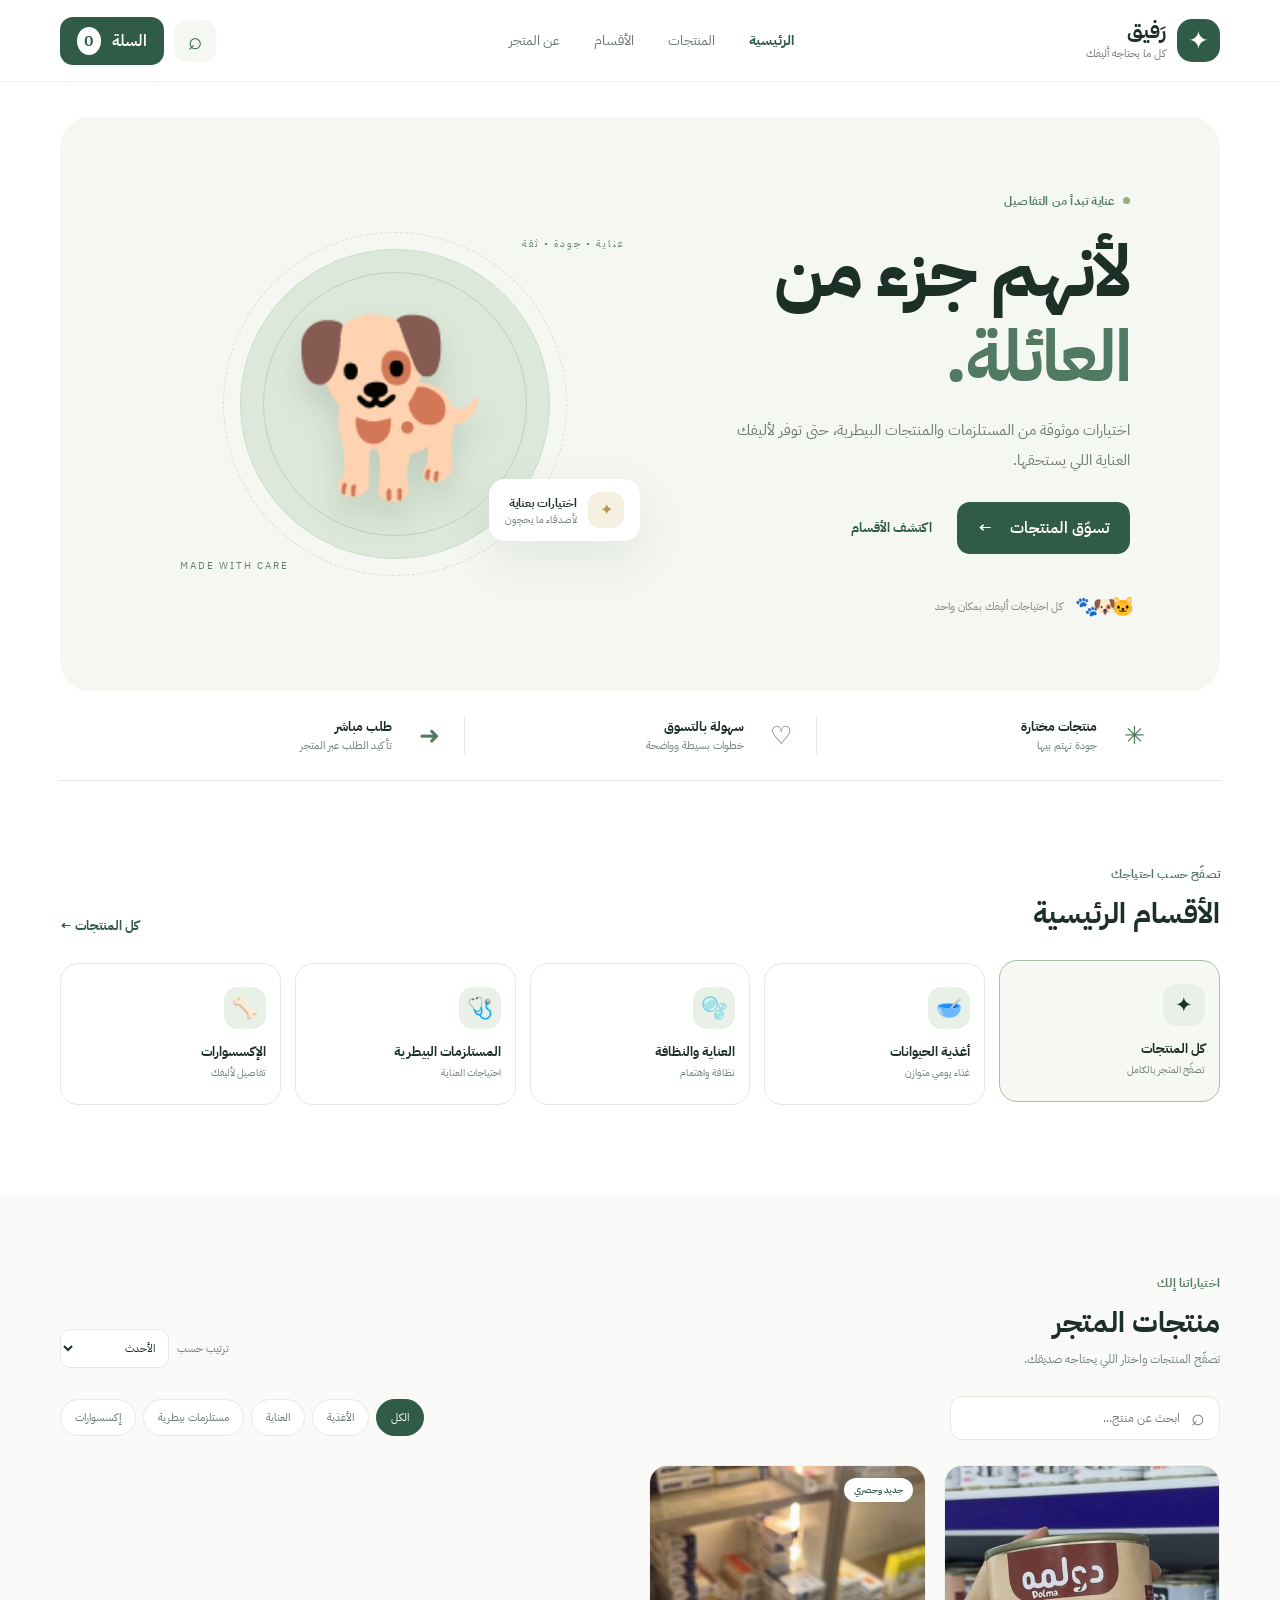
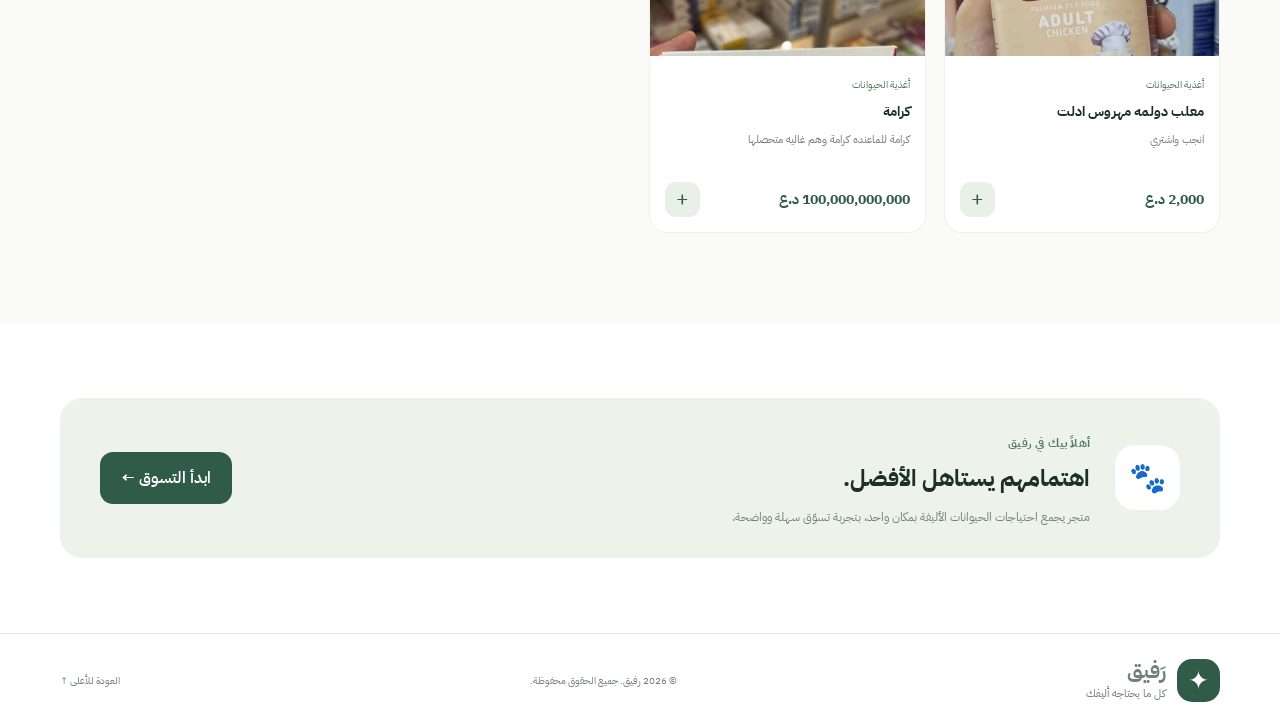
==== index.html @ 34d1a689 "Add files via upload" ====
<!doctype html>
<html lang="ar" dir="rtl">
<head>
  <meta charset="UTF-8"><meta name="viewport" content="width=device-width, initial-scale=1, viewport-fit=cover">
  <meta name="theme-color" content="#f5f7f2"><meta name="description" content="متجر المستلزمات والمنتجات البيطرية">
  <title>رفيق | متجر بيطري</title><link rel="stylesheet" href="styles.css">
  <link rel="preconnect" href="https://fonts.googleapis.com"><link rel="preconnect" href="https://fonts.gstatic.com" crossorigin>
  <link href="https://fonts.googleapis.com/css2?family=IBM+Plex+Sans+Arabic:wght@400;500;600;700&display=swap" rel="stylesheet">
</head>
<body>
<header class="topbar"><a class="brand" href="#home"><span class="brand-mark">✦</span><span><b>رَفيق</b><small>كل ما يحتاجه أليفك</small></span></a><nav class="desktop-nav"><a href="#home" class="active">الرئيسية</a><a href="#products">المنتجات</a><a href="#categories">الأقسام</a><a href="#about">عن المتجر</a></nav><div class="top-actions"><button class="icon-btn search-toggle" aria-label="بحث">⌕</button><button class="cart-btn" id="openCart">السلة <span id="cartCount">0</span></button><button class="menu-toggle" id="menuToggle" aria-label="القائمة">☰</button></div></header>
<main id="home">
<section class="hero wrap"><div class="hero-copy"><span class="eyebrow"><i></i> عناية تبدأ من التفاصيل</span><h1>لأنهم جزء من<br><em>العائلة.</em></h1><p>اختيارات موثوقة من المستلزمات والمنتجات البيطرية، حتى توفر لأليفك العناية اللي يستحقها.</p><div class="hero-actions"><a class="primary-btn" href="#products">تسوّق المنتجات <span>←</span></a><a class="text-link" href="#categories">اكتشف الأقسام</a></div><div class="hero-note"><span class="avatar-stack">🐾 🐶 🐱</span><span>كل احتياجات أليفك بمكان واحد</span></div></div><div class="hero-art"><div class="art-orbit"></div><div class="art-label label-top">عناية • جودة • ثقة</div><div class="pet-emoji">🐕</div><div class="floating-card"><span>✦</span><div><b>اختيارات بعناية</b><small>لأصدقاء ما يحچون</small></div></div><div class="art-label label-bottom">MADE WITH CARE</div></div></section>
<section class="trust-strip wrap"><div><span>✳</span><b>منتجات مختارة</b><small>جودة نهتم بيها</small></div><div><span>♡</span><b>سهولة بالتسوق</b><small>خطوات بسيطة وواضحة</small></div><div><span>➜</span><b>طلب مباشر</b><small>تأكيد الطلب عبر المتجر</small></div></section>
<section class="section wrap" id="categories"><div class="section-head"><div><span class="eyebrow">تصفّح حسب احتياجك</span><h2>الأقسام الرئيسية</h2></div><a href="#products" class="text-link">كل المنتجات ←</a></div><div class="category-grid" id="categoryGrid"><button class="category-card selected" data-category="الكل"><span class="category-icon">✦</span><b>كل المنتجات</b><small>تصفّح المتجر بالكامل</small></button><button class="category-card" data-category="أغذية الحيوانات"><span class="category-icon">🥣</span><b>أغذية الحيوانات</b><small>غذاء يومي متوازن</small></button><button class="category-card" data-category="العناية والنظافة"><span class="category-icon">🫧</span><b>العناية والنظافة</b><small>نظافة واهتمام</small></button><button class="category-card" data-category="المستلزمات البيطرية"><span class="category-icon">🩺</span><b>المستلزمات البيطرية</b><small>احتياجات العناية</small></button><button class="category-card" data-category="الإكسسوارات"><span class="category-icon">🦴</span><b>الإكسسوارات</b><small>تفاصيل لأليفك</small></button></div></section>
<section class="section products-section" id="products"><div class="wrap"><div class="section-head"><div><span class="eyebrow">اختياراتنا إلك</span><h2>منتجات المتجر</h2><p class="section-sub">تصفّح المنتجات واختار اللي يحتاجه صديقك.</p></div><label class="sort-wrap">ترتيب حسب <select id="sortSelect"><option value="default">الأحدث</option><option value="low">السعر: الأقل أولاً</option><option value="high">السعر: الأعلى أولاً</option></select></label></div><div class="toolbar"><label class="search-box"><span>⌕</span><input id="searchInput" placeholder="ابحث عن منتج..." type="search"></label><div class="filter-pills" id="filterPills"><button class="pill active" data-category="الكل">الكل</button><button class="pill" data-category="أغذية الحيوانات">الأغذية</button><button class="pill" data-category="العناية والنظافة">العناية</button><button class="pill" data-category="المستلزمات البيطرية">مستلزمات بيطرية</button><button class="pill" data-category="الإكسسوارات">إكسسوارات</button></div></div><div class="product-grid" id="productGrid"></div><div class="empty-state hidden" id="emptyState">ما لقينا منتجات تطابق بحثك حالياً.</div></div></section>
<section class="about-band wrap" id="about"><div class="about-icon">🐾</div><div><span class="eyebrow">أهلاً بيك في رفيق</span><h2>اهتمامهم يستاهل الأفضل.</h2><p>متجر يجمع احتياجات الحيوانات الأليفة بمكان واحد، بتجربة تسوّق سهلة وواضحة.</p></div><a class="primary-btn" href="#products">ابدأ التسوق ←</a></section>
</main>
<footer><div class="wrap footer-inner"><a class="brand" href="#home"><span class="brand-mark">✦</span><span><b>رَفيق</b><small>كل ما يحتاجه أليفك</small></span></a><span>© <span id="year"></span> رفيق. جميع الحقوق محفوظة.</span><a href="#home">العودة للأعلى ↑</a></div></footer>
<div class="overlay" id="overlay"></div><aside class="cart-drawer" id="cartDrawer" aria-label="سلة المشتريات"><div class="drawer-head"><div><span class="eyebrow">قائمة مشترياتك</span><h3>سلة التسوق</h3></div><button class="close-btn" id="closeCart" aria-label="إغلاق">×</button></div><div class="cart-items" id="cartItems"></div><div class="cart-bottom"><div class="total-line"><span>المجموع</span><b id="cartTotal">0 د.ع</b></div><button class="primary-btn checkout-btn" id="checkoutBtn">إكمال الطلب ←</button><small>سيتم تأكيد تفاصيل الطلب قبل الإرسال.</small></div></aside>
<div class="modal-backdrop hidden" id="checkoutModal"><form class="checkout-modal" id="checkoutForm"><button type="button" class="close-btn modal-close" id="closeCheckout">×</button><span class="eyebrow">خطوة أخيرة</span><h3>معلومات التوصيل</h3><p>اكتب معلوماتك حتى نكدر نتواصل وياك لتأكيد الطلب.</p><label>الاسم الكامل<input required name="name" placeholder="اسمك الكامل"></label><label>رقم الهاتف<input required name="phone" type="tel" placeholder="07xxxxxxxxx"></label><label>المحافظة / المنطقة<input required name="address" placeholder="المحافظة والمنطقة"></label><label>ملاحظات إضافية<textarea name="notes" rows="2" placeholder="تفاصيل إضافية (اختياري)"></textarea></label><button class="primary-btn" type="submit">إرسال الطلب عبر المتجر ←</button><small class="demo-note">للتجربة: يُرسل الطلب مباشرة إلى بوت التليگرام، ويتأكد صاحب المتجر من وصول الرسالة.</small></form></div>
<script src="telegram-config.js"></script>
  <script src="app.js"></script>
</body></html>
---- styles.css ----
:root{--green:#315b49;--green2:#527a63;--mint:#e9f0e8;--cream:#f5f7f2;--ink:#1d3028;--muted:#718078;--line:#e4eae3;--white:#fff;--gold:#d9b979;--shadow:0 18px 50px rgba(36,65,49,.09)}*{box-sizing:border-box}html{scroll-behavior:smooth}body{margin:0;background:#fff;color:var(--ink);font-family:'IBM Plex Sans Arabic',sans-serif}a{color:inherit;text-decoration:none}button,input,select,textarea{font:inherit}.wrap{width:min(1160px,calc(100% - 48px));margin-inline:auto}.topbar{height:82px;display:flex;align-items:center;justify-content:space-between;padding:0 max(24px,calc((100vw - 1160px)/2));background:rgba(255,255,255,.94);border-bottom:1px solid #eff2ed;position:sticky;top:0;z-index:20;backdrop-filter:blur(14px)}.brand{display:flex;align-items:center;gap:11px}.brand-mark{width:43px;height:43px;border-radius:15px;background:var(--green);color:#fff;display:grid;place-items:center;font-size:25px}.brand b{display:block;font-size:21px;line-height:1.2}.brand small{display:block;color:var(--muted);font-size:11px}.desktop-nav{display:flex;gap:34px;color:#68766d;font-size:14px}.desktop-nav a.active,.desktop-nav a:hover{color:var(--green);font-weight:700}.top-actions{display:flex;align-items:center;gap:10px}.icon-btn,.menu-toggle{border:0;background:var(--cream);width:42px;height:42px;border-radius:13px;font-size:24px;color:var(--green);cursor:pointer}.cart-btn{background:var(--green);color:white;border:0;border-radius:13px;padding:12px 17px;cursor:pointer;font-weight:600}.cart-btn span{background:#fff;color:var(--green);border-radius:50%;padding:2px 7px;margin-right:7px}.menu-toggle{display:none}.hero{min-height:510px;margin-top:35px;border-radius:30px;background:var(--cream);display:grid;grid-template-columns:1fr 1fr;overflow:hidden;padding:70px 7%;align-items:center}.hero-copy{max-width:490px}.eyebrow{color:var(--green2);font-size:12px;font-weight:700;letter-spacing:.2px;display:inline-flex;align-items:center;gap:8px}.eyebrow i{width:7px;height:7px;border-radius:50%;background:#91ae85}.hero h1{font-size:clamp(46px,6vw,72px);line-height:1.18;margin:19px 0 13px;letter-spacing:-2px}.hero h1 em{font-style:normal;color:var(--green2)}.hero-copy>p{color:#69776e;line-height:2;font-size:15px;max-width:430px}.hero-actions{display:flex;align-items:center;gap:25px;margin-top:27px}.primary-btn{border:0;background:var(--green);color:#fff;border-radius:13px;padding:14px 21px;display:inline-flex;align-items:center;justify-content:center;gap:18px;font-weight:600;cursor:pointer;transition:.2s}.primary-btn:hover{background:#244736;transform:translateY(-2px)}.text-link{font-size:13px;color:var(--green);font-weight:700}.hero-note{display:flex;align-items:center;gap:12px;color:#7b877f;font-size:11px;margin-top:38px}.avatar-stack{font-size:19px;letter-spacing:-5px;direction:ltr}.hero-art{height:365px;position:relative;display:grid;place-items:center}.art-orbit{width:310px;height:310px;border-radius:50%;background:#dce8d9;border:1px solid #cdddc9;position:absolute}.art-orbit:before,.art-orbit:after{content:'';position:absolute;border:1px solid rgba(49,91,73,.17);border-radius:50%;inset:22px}.art-orbit:after{inset:-18px;border-style:dashed}.pet-emoji{position:relative;font-size:170px;filter:drop-shadow(0 18px 15px rgba(48,74,52,.16));transform:translateY(5px)}.art-label{position:absolute;font-size:10px;letter-spacing:2px;color:#66806e}.label-top{top:15px;right:15px}.label-bottom{bottom:13px;left:30px}.floating-card{position:absolute;bottom:45px;right:0;background:white;box-shadow:var(--shadow);padding:13px 16px;border-radius:16px;display:flex;gap:11px;align-items:center}.floating-card>span{width:36px;height:36px;border-radius:12px;background:#f5f0df;color:#b49551;display:grid;place-items:center}.floating-card b,.floating-card small{display:block}.floating-card b{font-size:12px}.floating-card small{font-size:10px;color:var(--muted)}.trust-strip{display:grid;grid-template-columns:repeat(3,1fr);padding:26px 4%;border-bottom:1px solid var(--line)}.trust-strip>div{display:grid;grid-template-columns:38px 1fr;column-gap:10px;align-items:center;border-left:1px solid var(--line);padding-inline:24px}.trust-strip>div:last-child{border:0}.trust-strip span{grid-row:span 2;color:var(--green2);font-size:25px}.trust-strip b{font-size:13px}.trust-strip small{font-size:11px;color:var(--muted)}.section{padding-top:80px;padding-bottom:20px}.section-head{display:flex;align-items:end;justify-content:space-between;margin-bottom:28px}.section-head h2,.about-band h2{font-size:29px;margin:7px 0 0}.category-grid{display:grid;grid-template-columns:repeat(5,1fr);gap:14px}.category-card{border:1px solid var(--line);background:#fff;border-radius:18px;padding:20px 14px;text-align:right;cursor:pointer;transition:.2s;min-height:142px;color:var(--ink)}.category-card:hover,.category-card.selected{border-color:#a9c0a7;background:#f5f8f3;transform:translateY(-3px)}.category-icon{width:42px;height:42px;border-radius:14px;background:var(--mint);display:grid;place-items:center;font-size:21px;margin-bottom:13px}.category-card b,.category-card small{display:block}.category-card b{font-size:13px}.category-card small{font-size:10px;color:var(--muted);margin-top:4px}.products-section{background:#fafbf9;margin-top:70px;padding:75px 0 90px}.section-sub{font-size:12px;color:var(--muted);margin:6px 0 0}.sort-wrap{font-size:11px;color:var(--muted);display:flex;align-items:center;gap:8px}.sort-wrap select{border:1px solid var(--line);background:white;border-radius:10px;padding:9px;color:var(--ink);font-size:11px}.toolbar{display:flex;justify-content:space-between;gap:20px;align-items:center;margin-bottom:25px}.search-box{background:white;border:1px solid var(--line);border-radius:12px;padding:0 14px;display:flex;align-items:center;gap:9px;width:270px;height:44px;color:var(--muted)}.search-box span{font-size:23px}.search-box input{border:0;outline:0;width:100%;font-size:12px}.filter-pills{display:flex;gap:7px;flex-wrap:wrap}.pill{border:1px solid var(--line);background:white;color:#68766d;padding:9px 14px;border-radius:30px;font-size:11px;cursor:pointer}.pill.active,.pill:hover{background:var(--green);border-color:var(--green);color:white}.product-grid{display:grid;grid-template-columns:repeat(4,1fr);gap:18px}.product-card{background:white;border:1px solid #edf0eb;border-radius:18px;overflow:hidden;transition:.2s}.product-card:hover{transform:translateY(-4px);box-shadow:var(--shadow)}.product-image{height:190px;background:#f0f4ee;display:grid;place-items:center;position:relative;overflow:hidden}.product-image img{width:100%;height:100%;object-fit:cover}.product-placeholder{font-size:66px;opacity:.85}.product-tag{position:absolute;top:12px;right:12px;background:#fff;border-radius:20px;padding:5px 10px;font-size:9px;color:var(--green);font-weight:700}.product-info{padding:15px}.product-category{font-size:10px;color:var(--green2)}.product-info h3{font-size:14px;margin:6px 0;min-height:24px}.product-info p{font-size:11px;color:var(--muted);line-height:1.7;margin:0;min-height:37px}.product-bottom{display:flex;align-items:center;justify-content:space-between;margin-top:14px}.price{font-weight:700;font-size:14px;color:var(--green)}.price small{font-size:9px;font-weight:400;color:var(--muted)}.add-btn{border:0;background:var(--mint);color:var(--green);width:35px;height:35px;border-radius:11px;font-size:21px;cursor:pointer}.add-btn:hover{background:var(--green);color:white}.empty-state{text-align:center;padding:50px;color:var(--muted)}.hidden{display:none!important}.about-band{margin-top:75px;margin-bottom:75px;padding:32px 40px;background:#edf3eb;border-radius:22px;display:flex;align-items:center;gap:25px}.about-icon{width:65px;height:65px;background:white;border-radius:20px;display:grid;place-items:center;font-size:30px;flex:none}.about-band h2{font-size:23px}.about-band p{font-size:12px;color:var(--muted);margin-bottom:0}.about-band .primary-btn{margin-right:auto;white-space:nowrap}footer{border-top:1px solid var(--line);padding:25px 0}.footer-inner{display:flex;justify-content:space-between;align-items:center;color:var(--muted);font-size:10px}.overlay{position:fixed;inset:0;background:rgba(20,34,27,.38);z-index:29;opacity:0;visibility:hidden;transition:.25s}.overlay.show{opacity:1;visibility:visible}.cart-drawer{position:fixed;z-index:30;top:0;bottom:0;left:0;width:min(420px,100%);background:white;transform:translateX(-105%);transition:.3s;display:flex;flex-direction:column;padding:25px}.cart-drawer.open{transform:translateX(0)}.drawer-head{display:flex;justify-content:space-between;align-items:center;border-bottom:1px solid var(--line);padding-bottom:20px}.drawer-head h3,.checkout-modal h3{margin:5px 0;font-size:23px}.close-btn{border:0;background:var(--cream);width:37px;height:37px;border-radius:11px;font-size:24px;cursor:pointer;color:var(--green)}.cart-items{overflow:auto;flex:1;padding:15px 0}.cart-row{display:flex;align-items:center;gap:12px;padding:12px 0;border-bottom:1px solid var(--line)}.cart-thumb{width:55px;height:55px;background:var(--mint);border-radius:13px;display:grid;place-items:center;font-size:27px}.cart-row-info{flex:1}.cart-row-info b{font-size:12px;display:block}.cart-row-info small{color:var(--muted);font-size:10px}.qty-controls{display:flex;align-items:center;gap:8px}.qty-controls button{border:0;background:var(--cream);width:25px;height:25px;border-radius:7px;cursor:pointer}.cart-bottom{border-top:1px solid var(--line);padding-top:18px}.total-line{display:flex;justify-content:space-between;margin-bottom:17px;font-size:13px}.total-line b{color:var(--green)}.checkout-btn{width:100%}.cart-bottom>small{display:block;text-align:center;color:var(--muted);font-size:10px;margin-top:10px}.modal-backdrop{position:fixed;inset:0;background:rgba(20,34,27,.48);z-index:40;display:grid;place-items:center;padding:20px}.checkout-modal{background:white;border-radius:22px;padding:30px;width:min(470px,100%);position:relative;max-height:92vh;overflow:auto}.modal-close{position:absolute;left:20px;top:20px}.checkout-modal>p{font-size:12px;color:var(--muted);margin-bottom:20px}.checkout-modal label{display:block;font-size:11px;font-weight:600;margin:12px 0}.checkout-modal input,.checkout-modal textarea{display:block;width:100%;border:1px solid var(--line);border-radius:10px;padding:12px;margin-top:6px;outline-color:#9db89e;font-size:12px;resize:vertical}.checkout-modal .primary-btn{width:100%;margin-top:12px}.demo-note{display:block;color:#9a7d42;text-align:center;font-size:10px;margin-top:12px}
@media(min-width:1500px){.wrap{width:min(1280px,calc(100% - 80px))}.hero{min-height:570px}.product-image{height:220px}}
@media(max-width:1024px){.wrap{width:calc(100% - 40px)}.hero{padding:55px 5%;min-height:450px}.hero-art{transform:scale(.88)}.category-grid{grid-template-columns:repeat(3,1fr)}.product-grid{grid-template-columns:repeat(3,1fr)}.desktop-nav{gap:20px}.trust-strip>div{padding-inline:14px}}
@media(max-width:700px){.topbar{height:70px;padding:0 18px}.desktop-nav{display:none;position:absolute;top:70px;right:0;left:0;background:white;padding:18px 22px;border-bottom:1px solid var(--line);flex-direction:column;gap:17px}.desktop-nav.show{display:flex}.menu-toggle{display:block}.icon-btn{display:none}.cart-btn{padding:10px 12px;font-size:12px}.brand-mark{width:38px;height:38px}.brand b{font-size:18px}.wrap{width:calc(100% - 32px)}.hero{margin-top:16px;min-height:auto;grid-template-columns:1fr;padding:39px 25px 12px;border-radius:22px}.hero h1{font-size:49px;margin-top:14px}.hero-copy>p{font-size:13px}.hero-actions{gap:17px}.hero-art{height:270px;transform:none;margin-top:5px}.art-orbit{width:220px;height:220px}.pet-emoji{font-size:125px}.floating-card{bottom:24px;right:0;padding:9px 12px}.label-top{top:5px}.label-bottom{bottom:4px}.trust-strip{padding:20px 0;gap:4px}.trust-strip>div{padding-inline:7px;grid-template-columns:25px 1fr;column-gap:5px}.trust-strip span{font-size:18px}.trust-strip b{font-size:10px}.trust-strip small{font-size:9px}.section{padding-top:58px}.section-head h2{font-size:23px}.category-grid{grid-template-columns:repeat(2,1fr);gap:9px}.category-card{padding:14px;min-height:125px}.category-card:last-child{grid-column:span 2}.products-section{margin-top:50px;padding:55px 0 65px}.section-head{align-items:flex-start;gap:12px}.sort-wrap{font-size:0;display:block}.sort-wrap select{font-size:10px;max-width:115px}.toolbar{display:block}.search-box{width:100%;margin-bottom:12px}.filter-pills{flex-wrap:nowrap;overflow:auto;padding-bottom:5px}.filter-pills::-webkit-scrollbar{display:none}.pill{white-space:nowrap}.product-grid{grid-template-columns:repeat(2,minmax(0,1fr));gap:10px}.product-image{height:145px}.product-placeholder{font-size:53px}.product-info{padding:11px}.product-info h3{font-size:12px}.product-info p{font-size:10px}.price{font-size:12px}.about-band{margin-top:50px;margin-bottom:50px;padding:23px 18px;gap:13px;flex-wrap:wrap}.about-icon{width:48px;height:48px;font-size:23px}.about-band>div:nth-child(2){flex:1}.about-band h2{font-size:18px}.about-band p{font-size:10px}.about-band .primary-btn{width:100%;margin:8px 0 0}.footer-inner{flex-wrap:wrap;gap:15px}.footer-inner>span{order:3;width:100%}}
@media(min-width:701px) and (max-width:1100px){.product-grid{grid-template-columns:repeat(3,1fr)}.hero{grid-template-columns:1.1fr .9fr}.hero h1{font-size:58px}}
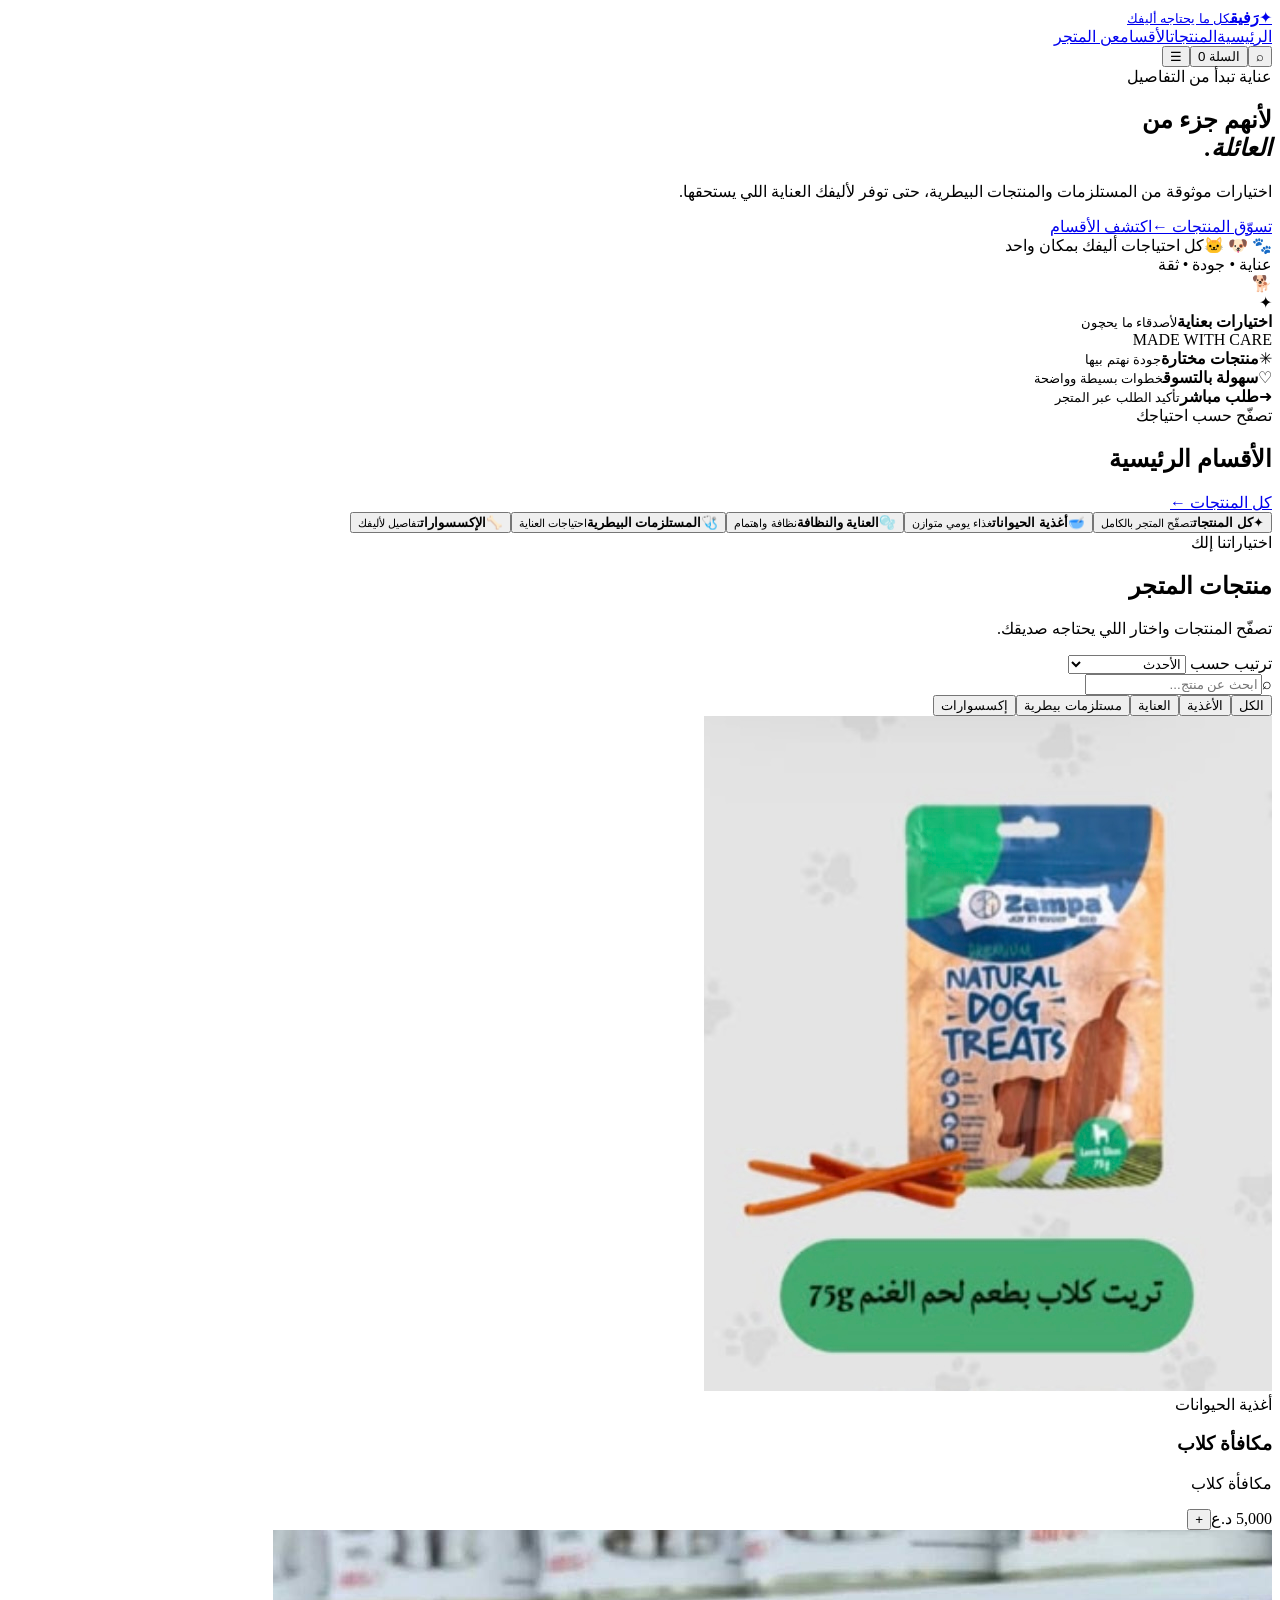
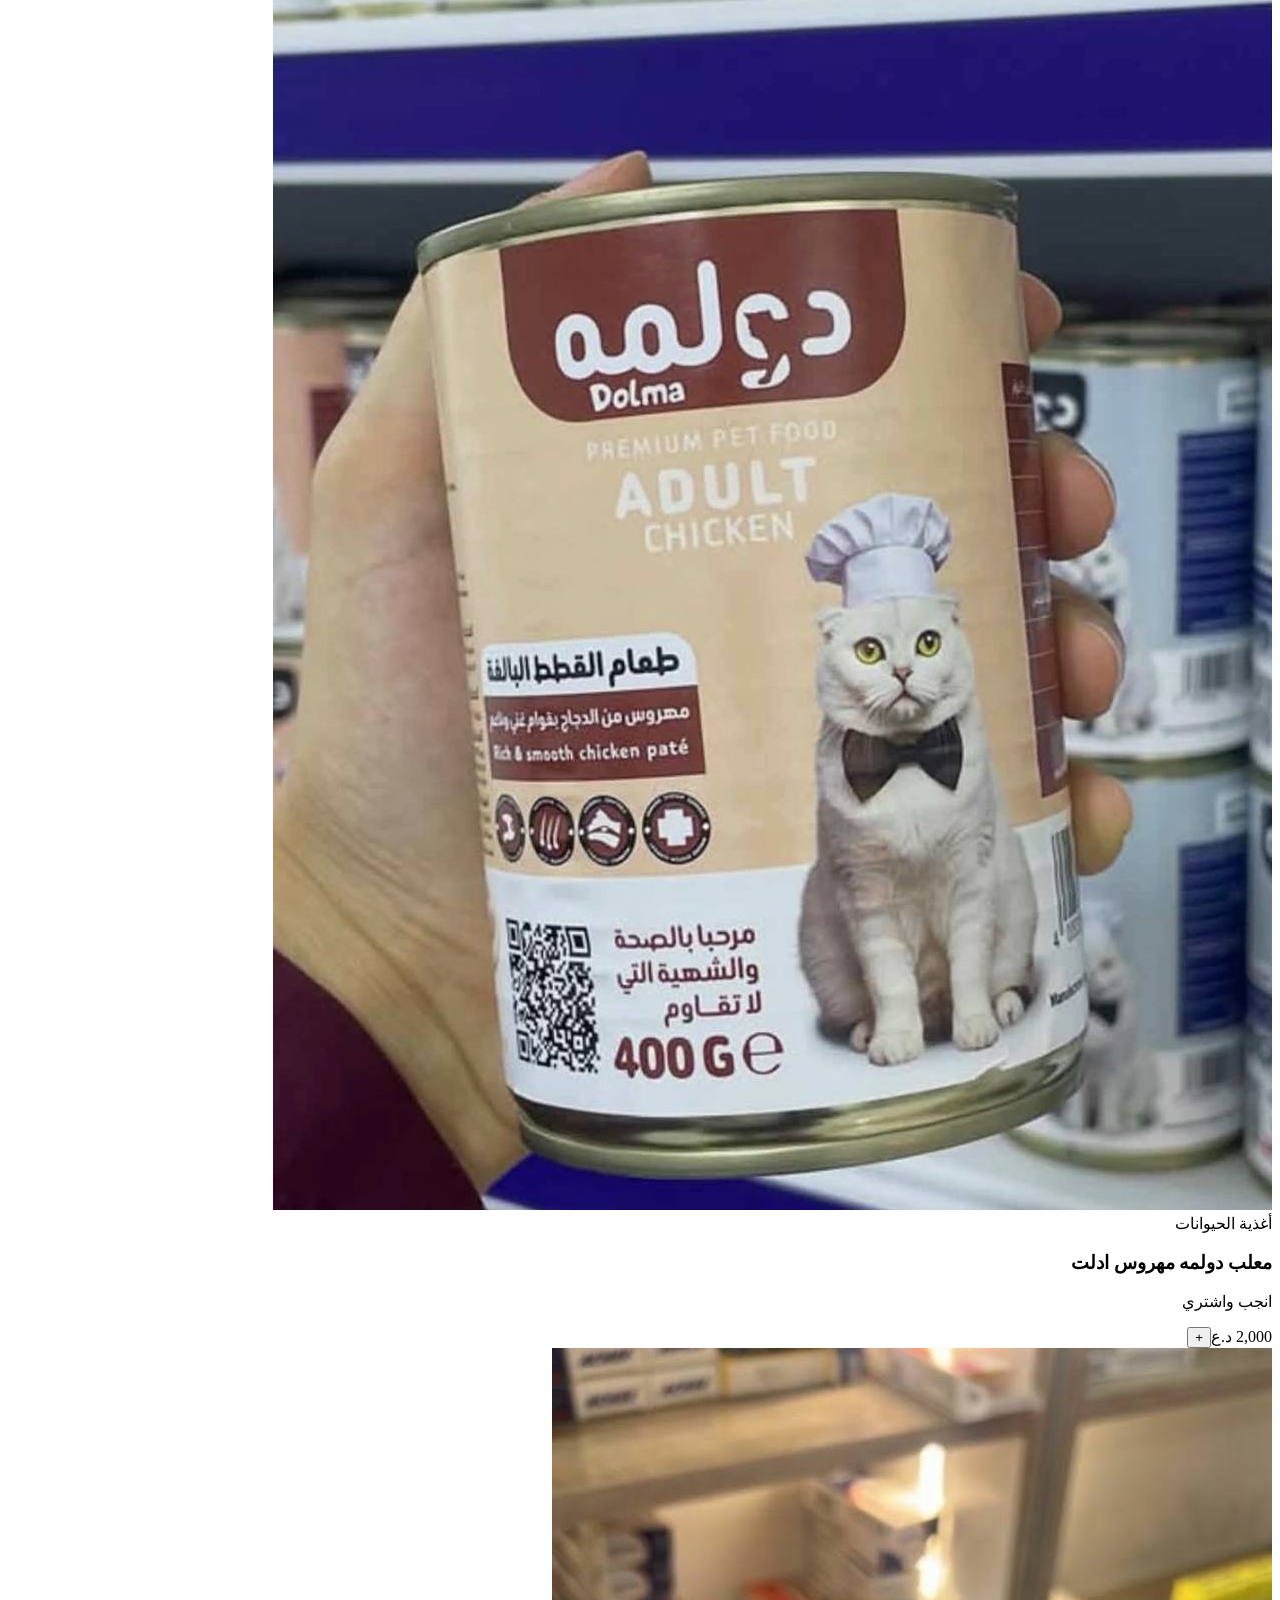
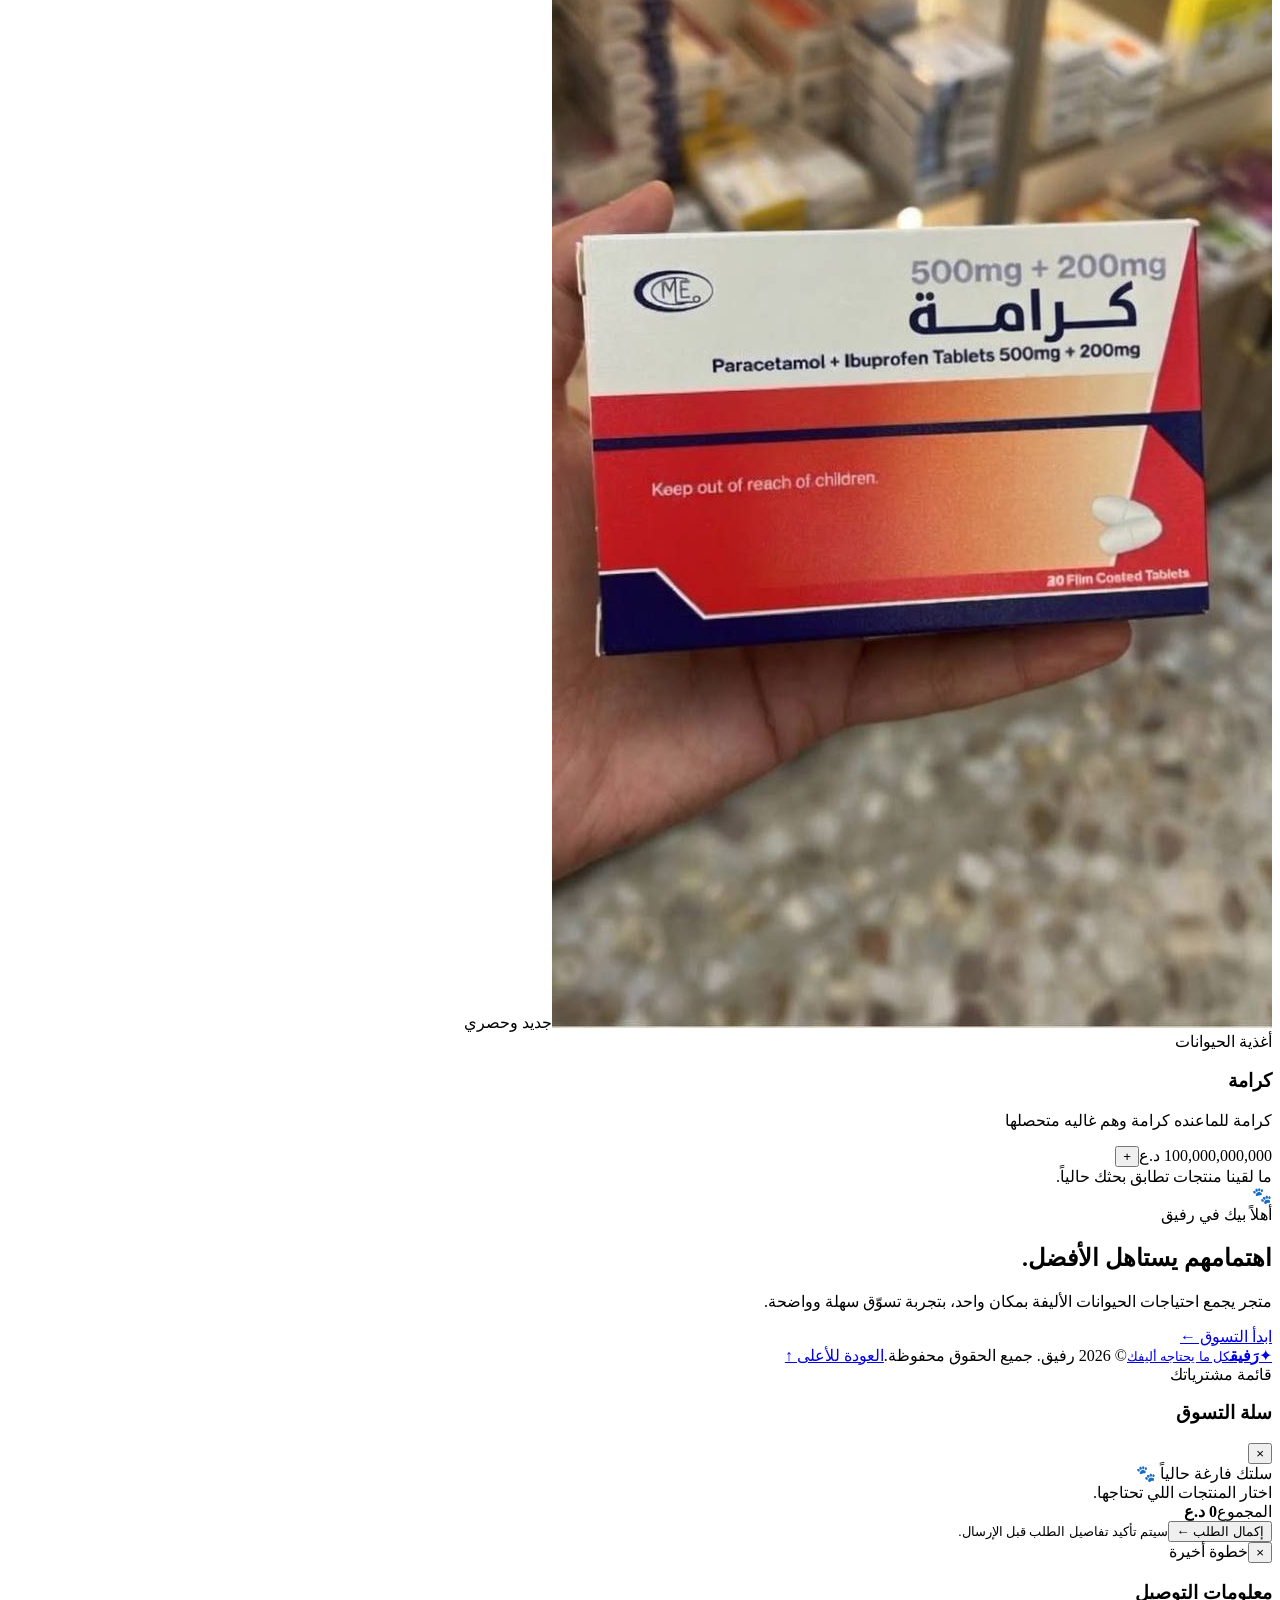
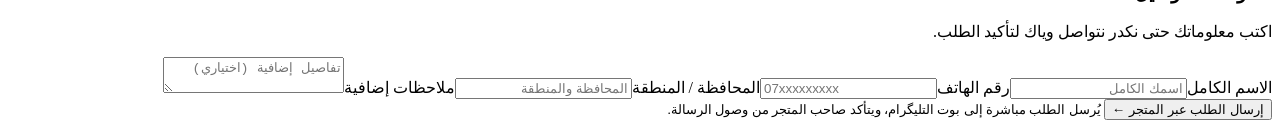
==== commit ec762bf6: "Change theme color to #2196D2 Updated theme color in the meta tag." ====
--- a/index.html
+++ b/index.html
@@ -3,7 +3,7 @@
 <head>
   <meta charset="UTF-8"><meta name="viewport" content="width=device-width, initial-scale=1, viewport-fit=cover">
   <meta name="theme-color" content="#f5f7f2"><meta name="description" content="متجر المستلزمات والمنتجات البيطرية">
-  <title>رفيق | متجر بيطري</title><link rel="stylesheet" href="styles.css">
+  <meta name="theme-color" content="#2196D2">
   <link rel="preconnect" href="https://fonts.googleapis.com"><link rel="preconnect" href="https://fonts.gstatic.com" crossorigin>
   <link href="https://fonts.googleapis.com/css2?family=IBM+Plex+Sans+Arabic:wght@400;500;600;700&display=swap" rel="stylesheet">
 </head>
@@ -18,7 +18,7 @@
 </main>
 <footer><div class="wrap footer-inner"><a class="brand" href="#home"><span class="brand-mark">✦</span><span><b>رَفيق</b><small>كل ما يحتاجه أليفك</small></span></a><span>© <span id="year"></span> رفيق. جميع الحقوق محفوظة.</span><a href="#home">العودة للأعلى ↑</a></div></footer>
 <div class="overlay" id="overlay"></div><aside class="cart-drawer" id="cartDrawer" aria-label="سلة المشتريات"><div class="drawer-head"><div><span class="eyebrow">قائمة مشترياتك</span><h3>سلة التسوق</h3></div><button class="close-btn" id="closeCart" aria-label="إغلاق">×</button></div><div class="cart-items" id="cartItems"></div><div class="cart-bottom"><div class="total-line"><span>المجموع</span><b id="cartTotal">0 د.ع</b></div><button class="primary-btn checkout-btn" id="checkoutBtn">إكمال الطلب ←</button><small>سيتم تأكيد تفاصيل الطلب قبل الإرسال.</small></div></aside>
-<div class="modal-backdrop hidden" id="checkoutModal"><form class="checkout-modal" id="checkoutForm"><button type="button" class="close-btn modal-close" id="closeCheckout">×</button><span class="eyebrow">خطوة أخيرة</span><h3>معلومات التوصيل</h3><p>اكتب معلوماتك حتى نكدر نتواصل وياك لتأكيد الطلب.</p><label>الاسم الكامل<input required name="name" placeholder="اسمك الكامل"></label><label>رقم الهاتف<input required name="phone" type="tel" placeholder="07xxxxxxxxx"></label><label>المحافظة / المنطقة<input required name="address" placeholder="المحافظة والمنطقة"></label><label>ملاحظات إضافية<textarea name="notes" rows="2" placeholder="تفاصيل إضافية (اختياري)"></textarea></label><button class="primary-btn" type="submit">إرسال الطلب عبر المتجر ←</button><small class="demo-note">للتجربة: يُرسل الطلب مباشرة إلى بوت التليگرام، ويتأكد صاحب المتجر من وصول الرسالة.</small></form></div>
+<div class="modal-backdrop hidden" id="checkoutModal"><form class="checkout-modal" id="checkoutForm"><button type="button" class="close-btn modal-close" id="closeCheckout">×</button><span class="eyebrow">خطوة أخيرة</span><h3>معلومات التوصيل</h3><p>اكتب معلوماتك حتى نكدر نتواصل وياك لتأكيد الطلب.</p><label>الاسم الكامل<input required name="name" placeholder="اسمك الكامل"></label><label>رقم الهاتف<input required name="phone" type="tel" placeholder="07xxxxxxxxx"></label><label>المحافظة / المنطقة<input required name="address" placeholder="المحافظة والمنطقة"></label><label>ملاحظات إضافية<textarea name="notes" rows="2" placeholder="تفاصيل إضافية (اختياري)"></textarea></label><button class="primary-btn" type="submit">إرسال الطلب عبر المتجر ←</button><small class="demo-note"> يُرسل الطلب مباشرة إلى بوت التليگرام، ويتأكد صاحب المتجر من وصول الرسالة.</small></form></div>
 <script src="telegram-config.js"></script>
   <script src="app.js"></script>
 </body></html>
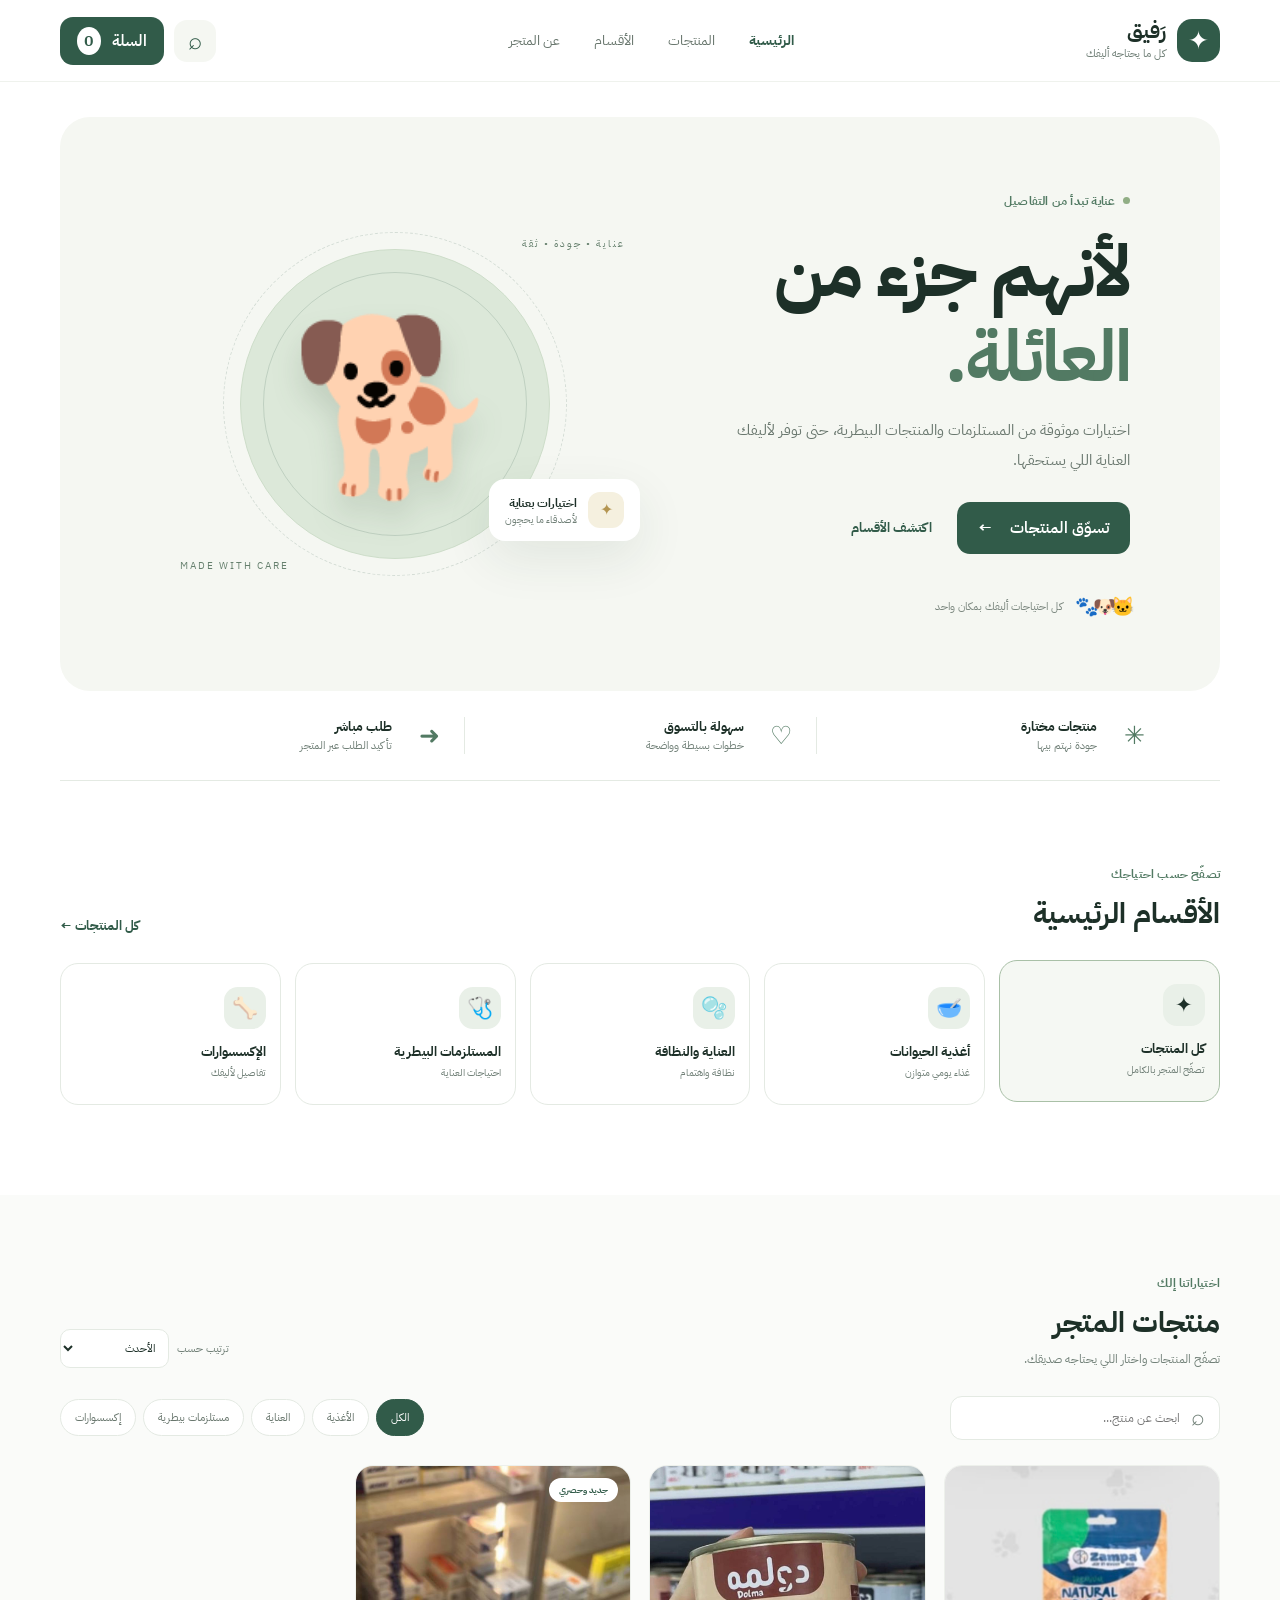
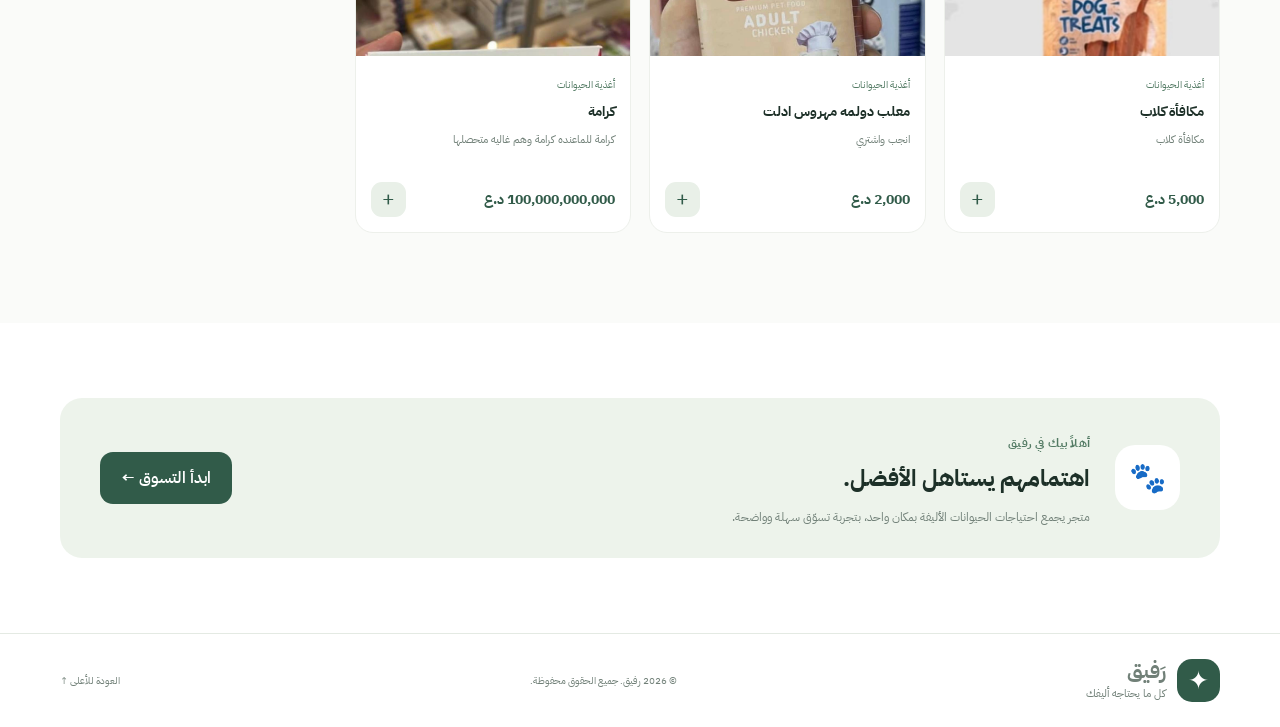
==== commit 1d6cce6b: "Update theme color and add title to HTML" ====
--- a/index.html
+++ b/index.html
@@ -3,7 +3,7 @@
 <head>
   <meta charset="UTF-8"><meta name="viewport" content="width=device-width, initial-scale=1, viewport-fit=cover">
   <meta name="theme-color" content="#f5f7f2"><meta name="description" content="متجر المستلزمات والمنتجات البيطرية">
-  <meta name="theme-color" content="#2196D2">
+  <title>رفيق | متجر بيطري</title><link rel="stylesheet" href="styles.css">
   <link rel="preconnect" href="https://fonts.googleapis.com"><link rel="preconnect" href="https://fonts.gstatic.com" crossorigin>
   <link href="https://fonts.googleapis.com/css2?family=IBM+Plex+Sans+Arabic:wght@400;500;600;700&display=swap" rel="stylesheet">
 </head>
--- a/styles.css
+++ b/styles.css
@@ -0,0 +1,5 @@
+:root{--green:#315b49;--green2:#527a63;--mint:#e9f0e8;--cream:#f5f7f2;--ink:#1d3028;--muted:#718078;--line:#e4eae3;--white:#fff;--gold:#d9b979;--shadow:0 18px 50px rgba(36,65,49,.09)}*{box-sizing:border-box}html{scroll-behavior:smooth}body{margin:0;background:#fff;color:var(--ink);font-family:'IBM Plex Sans Arabic',sans-serif}a{color:inherit;text-decoration:none}button,input,select,textarea{font:inherit}.wrap{width:min(1160px,calc(100% - 48px));margin-inline:auto}.topbar{height:82px;display:flex;align-items:center;justify-content:space-between;padding:0 max(24px,calc((100vw - 1160px)/2));background:rgba(255,255,255,.94);border-bottom:1px solid #eff2ed;position:sticky;top:0;z-index:20;backdrop-filter:blur(14px)}.brand{display:flex;align-items:center;gap:11px}.brand-mark{width:43px;height:43px;border-radius:15px;background:var(--green);color:#fff;display:grid;place-items:center;font-size:25px}.brand b{display:block;font-size:21px;line-height:1.2}.brand small{display:block;color:var(--muted);font-size:11px}.desktop-nav{display:flex;gap:34px;color:#68766d;font-size:14px}.desktop-nav a.active,.desktop-nav a:hover{color:var(--green);font-weight:700}.top-actions{display:flex;align-items:center;gap:10px}.icon-btn,.menu-toggle{border:0;background:var(--cream);width:42px;height:42px;border-radius:13px;font-size:24px;color:var(--green);cursor:pointer}.cart-btn{background:var(--green);color:white;border:0;border-radius:13px;padding:12px 17px;cursor:pointer;font-weight:600}.cart-btn span{background:#fff;color:var(--green);border-radius:50%;padding:2px 7px;margin-right:7px}.menu-toggle{display:none}.hero{min-height:510px;margin-top:35px;border-radius:30px;background:var(--cream);display:grid;grid-template-columns:1fr 1fr;overflow:hidden;padding:70px 7%;align-items:center}.hero-copy{max-width:490px}.eyebrow{color:var(--green2);font-size:12px;font-weight:700;letter-spacing:.2px;display:inline-flex;align-items:center;gap:8px}.eyebrow i{width:7px;height:7px;border-radius:50%;background:#91ae85}.hero h1{font-size:clamp(46px,6vw,72px);line-height:1.18;margin:19px 0 13px;letter-spacing:-2px}.hero h1 em{font-style:normal;color:var(--green2)}.hero-copy>p{color:#69776e;line-height:2;font-size:15px;max-width:430px}.hero-actions{display:flex;align-items:center;gap:25px;margin-top:27px}.primary-btn{border:0;background:var(--green);color:#fff;border-radius:13px;padding:14px 21px;display:inline-flex;align-items:center;justify-content:center;gap:18px;font-weight:600;cursor:pointer;transition:.2s}.primary-btn:hover{background:#244736;transform:translateY(-2px)}.text-link{font-size:13px;color:var(--green);font-weight:700}.hero-note{display:flex;align-items:center;gap:12px;color:#7b877f;font-size:11px;margin-top:38px}.avatar-stack{font-size:19px;letter-spacing:-5px;direction:ltr}.hero-art{height:365px;position:relative;display:grid;place-items:center}.art-orbit{width:310px;height:310px;border-radius:50%;background:#dce8d9;border:1px solid #cdddc9;position:absolute}.art-orbit:before,.art-orbit:after{content:'';position:absolute;border:1px solid rgba(49,91,73,.17);border-radius:50%;inset:22px}.art-orbit:after{inset:-18px;border-style:dashed}.pet-emoji{position:relative;font-size:170px;filter:drop-shadow(0 18px 15px rgba(48,74,52,.16));transform:translateY(5px)}.art-label{position:absolute;font-size:10px;letter-spacing:2px;color:#66806e}.label-top{top:15px;right:15px}.label-bottom{bottom:13px;left:30px}.floating-card{position:absolute;bottom:45px;right:0;background:white;box-shadow:var(--shadow);padding:13px 16px;border-radius:16px;display:flex;gap:11px;align-items:center}.floating-card>span{width:36px;height:36px;border-radius:12px;background:#f5f0df;color:#b49551;display:grid;place-items:center}.floating-card b,.floating-card small{display:block}.floating-card b{font-size:12px}.floating-card small{font-size:10px;color:var(--muted)}.trust-strip{display:grid;grid-template-columns:repeat(3,1fr);padding:26px 4%;border-bottom:1px solid var(--line)}.trust-strip>div{display:grid;grid-template-columns:38px 1fr;column-gap:10px;align-items:center;border-left:1px solid var(--line);padding-inline:24px}.trust-strip>div:last-child{border:0}.trust-strip span{grid-row:span 2;color:var(--green2);font-size:25px}.trust-strip b{font-size:13px}.trust-strip small{font-size:11px;color:var(--muted)}.section{padding-top:80px;padding-bottom:20px}.section-head{display:flex;align-items:end;justify-content:space-between;margin-bottom:28px}.section-head h2,.about-band h2{font-size:29px;margin:7px 0 0}.category-grid{display:grid;grid-template-columns:repeat(5,1fr);gap:14px}.category-card{border:1px solid var(--line);background:#fff;border-radius:18px;padding:20px 14px;text-align:right;cursor:pointer;transition:.2s;min-height:142px;color:var(--ink)}.category-card:hover,.category-card.selected{border-color:#a9c0a7;background:#f5f8f3;transform:translateY(-3px)}.category-icon{width:42px;height:42px;border-radius:14px;background:var(--mint);display:grid;place-items:center;font-size:21px;margin-bottom:13px}.category-card b,.category-card small{display:block}.category-card b{font-size:13px}.category-card small{font-size:10px;color:var(--muted);margin-top:4px}.products-section{background:#fafbf9;margin-top:70px;padding:75px 0 90px}.section-sub{font-size:12px;color:var(--muted);margin:6px 0 0}.sort-wrap{font-size:11px;color:var(--muted);display:flex;align-items:center;gap:8px}.sort-wrap select{border:1px solid var(--line);background:white;border-radius:10px;padding:9px;color:var(--ink);font-size:11px}.toolbar{display:flex;justify-content:space-between;gap:20px;align-items:center;margin-bottom:25px}.search-box{background:white;border:1px solid var(--line);border-radius:12px;padding:0 14px;display:flex;align-items:center;gap:9px;width:270px;height:44px;color:var(--muted)}.search-box span{font-size:23px}.search-box input{border:0;outline:0;width:100%;font-size:12px}.filter-pills{display:flex;gap:7px;flex-wrap:wrap}.pill{border:1px solid var(--line);background:white;color:#68766d;padding:9px 14px;border-radius:30px;font-size:11px;cursor:pointer}.pill.active,.pill:hover{background:var(--green);border-color:var(--green);color:white}.product-grid{display:grid;grid-template-columns:repeat(4,1fr);gap:18px}.product-card{background:white;border:1px solid #edf0eb;border-radius:18px;overflow:hidden;transition:.2s}.product-card:hover{transform:translateY(-4px);box-shadow:var(--shadow)}.product-image{height:190px;background:#f0f4ee;display:grid;place-items:center;position:relative;overflow:hidden}.product-image img{width:100%;height:100%;object-fit:cover}.product-placeholder{font-size:66px;opacity:.85}.product-tag{position:absolute;top:12px;right:12px;background:#fff;border-radius:20px;padding:5px 10px;font-size:9px;color:var(--green);font-weight:700}.product-info{padding:15px}.product-category{font-size:10px;color:var(--green2)}.product-info h3{font-size:14px;margin:6px 0;min-height:24px}.product-info p{font-size:11px;color:var(--muted);line-height:1.7;margin:0;min-height:37px}.product-bottom{display:flex;align-items:center;justify-content:space-between;margin-top:14px}.price{font-weight:700;font-size:14px;color:var(--green)}.price small{font-size:9px;font-weight:400;color:var(--muted)}.add-btn{border:0;background:var(--mint);color:var(--green);width:35px;height:35px;border-radius:11px;font-size:21px;cursor:pointer}.add-btn:hover{background:var(--green);color:white}.empty-state{text-align:center;padding:50px;color:var(--muted)}.hidden{display:none!important}.about-band{margin-top:75px;margin-bottom:75px;padding:32px 40px;background:#edf3eb;border-radius:22px;display:flex;align-items:center;gap:25px}.about-icon{width:65px;height:65px;background:white;border-radius:20px;display:grid;place-items:center;font-size:30px;flex:none}.about-band h2{font-size:23px}.about-band p{font-size:12px;color:var(--muted);margin-bottom:0}.about-band .primary-btn{margin-right:auto;white-space:nowrap}footer{border-top:1px solid var(--line);padding:25px 0}.footer-inner{display:flex;justify-content:space-between;align-items:center;color:var(--muted);font-size:10px}.overlay{position:fixed;inset:0;background:rgba(20,34,27,.38);z-index:29;opacity:0;visibility:hidden;transition:.25s}.overlay.show{opacity:1;visibility:visible}.cart-drawer{position:fixed;z-index:30;top:0;bottom:0;left:0;width:min(420px,100%);background:white;transform:translateX(-105%);transition:.3s;display:flex;flex-direction:column;padding:25px}.cart-drawer.open{transform:translateX(0)}.drawer-head{display:flex;justify-content:space-between;align-items:center;border-bottom:1px solid var(--line);padding-bottom:20px}.drawer-head h3,.checkout-modal h3{margin:5px 0;font-size:23px}.close-btn{border:0;background:var(--cream);width:37px;height:37px;border-radius:11px;font-size:24px;cursor:pointer;color:var(--green)}.cart-items{overflow:auto;flex:1;padding:15px 0}.cart-row{display:flex;align-items:center;gap:12px;padding:12px 0;border-bottom:1px solid var(--line)}.cart-thumb{width:55px;height:55px;background:var(--mint);border-radius:13px;display:grid;place-items:center;font-size:27px}.cart-row-info{flex:1}.cart-row-info b{font-size:12px;display:block}.cart-row-info small{color:var(--muted);font-size:10px}.qty-controls{display:flex;align-items:center;gap:8px}.qty-controls button{border:0;background:var(--cream);width:25px;height:25px;border-radius:7px;cursor:pointer}.cart-bottom{border-top:1px solid var(--line);padding-top:18px}.total-line{display:flex;justify-content:space-between;margin-bottom:17px;font-size:13px}.total-line b{color:var(--green)}.checkout-btn{width:100%}.cart-bottom>small{display:block;text-align:center;color:var(--muted);font-size:10px;margin-top:10px}.modal-backdrop{position:fixed;inset:0;background:rgba(20,34,27,.48);z-index:40;display:grid;place-items:center;padding:20px}.checkout-modal{background:white;border-radius:22px;padding:30px;width:min(470px,100%);position:relative;max-height:92vh;overflow:auto}.modal-close{position:absolute;left:20px;top:20px}.checkout-modal>p{font-size:12px;color:var(--muted);margin-bottom:20px}.checkout-modal label{display:block;font-size:11px;font-weight:600;margin:12px 0}.checkout-modal input,.checkout-modal textarea{display:block;width:100%;border:1px solid var(--line);border-radius:10px;padding:12px;margin-top:6px;outline-color:#9db89e;font-size:12px;resize:vertical}.checkout-modal .primary-btn{width:100%;margin-top:12px}.demo-note{display:block;color:#9a7d42;text-align:center;font-size:10px;margin-top:12px}
+@media(min-width:1500px){.wrap{width:min(1280px,calc(100% - 80px))}.hero{min-height:570px}.product-image{height:220px}}
+@media(max-width:1024px){.wrap{width:calc(100% - 40px)}.hero{padding:55px 5%;min-height:450px}.hero-art{transform:scale(.88)}.category-grid{grid-template-columns:repeat(3,1fr)}.product-grid{grid-template-columns:repeat(3,1fr)}.desktop-nav{gap:20px}.trust-strip>div{padding-inline:14px}}
+@media(max-width:700px){.topbar{height:70px;padding:0 18px}.desktop-nav{display:none;position:absolute;top:70px;right:0;left:0;background:white;padding:18px 22px;border-bottom:1px solid var(--line);flex-direction:column;gap:17px}.desktop-nav.show{display:flex}.menu-toggle{display:block}.icon-btn{display:none}.cart-btn{padding:10px 12px;font-size:12px}.brand-mark{width:38px;height:38px}.brand b{font-size:18px}.wrap{width:calc(100% - 32px)}.hero{margin-top:16px;min-height:auto;grid-template-columns:1fr;padding:39px 25px 12px;border-radius:22px}.hero h1{font-size:49px;margin-top:14px}.hero-copy>p{font-size:13px}.hero-actions{gap:17px}.hero-art{height:270px;transform:none;margin-top:5px}.art-orbit{width:220px;height:220px}.pet-emoji{font-size:125px}.floating-card{bottom:24px;right:0;padding:9px 12px}.label-top{top:5px}.label-bottom{bottom:4px}.trust-strip{padding:20px 0;gap:4px}.trust-strip>div{padding-inline:7px;grid-template-columns:25px 1fr;column-gap:5px}.trust-strip span{font-size:18px}.trust-strip b{font-size:10px}.trust-strip small{font-size:9px}.section{padding-top:58px}.section-head h2{font-size:23px}.category-grid{grid-template-columns:repeat(2,1fr);gap:9px}.category-card{padding:14px;min-height:125px}.category-card:last-child{grid-column:span 2}.products-section{margin-top:50px;padding:55px 0 65px}.section-head{align-items:flex-start;gap:12px}.sort-wrap{font-size:0;display:block}.sort-wrap select{font-size:10px;max-width:115px}.toolbar{display:block}.search-box{width:100%;margin-bottom:12px}.filter-pills{flex-wrap:nowrap;overflow:auto;padding-bottom:5px}.filter-pills::-webkit-scrollbar{display:none}.pill{white-space:nowrap}.product-grid{grid-template-columns:repeat(2,minmax(0,1fr));gap:10px}.product-image{height:145px}.product-placeholder{font-size:53px}.product-info{padding:11px}.product-info h3{font-size:12px}.product-info p{font-size:10px}.price{font-size:12px}.about-band{margin-top:50px;margin-bottom:50px;padding:23px 18px;gap:13px;flex-wrap:wrap}.about-icon{width:48px;height:48px;font-size:23px}.about-band>div:nth-child(2){flex:1}.about-band h2{font-size:18px}.about-band p{font-size:10px}.about-band .primary-btn{width:100%;margin:8px 0 0}.footer-inner{flex-wrap:wrap;gap:15px}.footer-inner>span{order:3;width:100%}}
+@media(min-width:701px) and (max-width:1100px){.product-grid{grid-template-columns:repeat(3,1fr)}.hero{grid-template-columns:1.1fr .9fr}.hero h1{font-size:58px}}
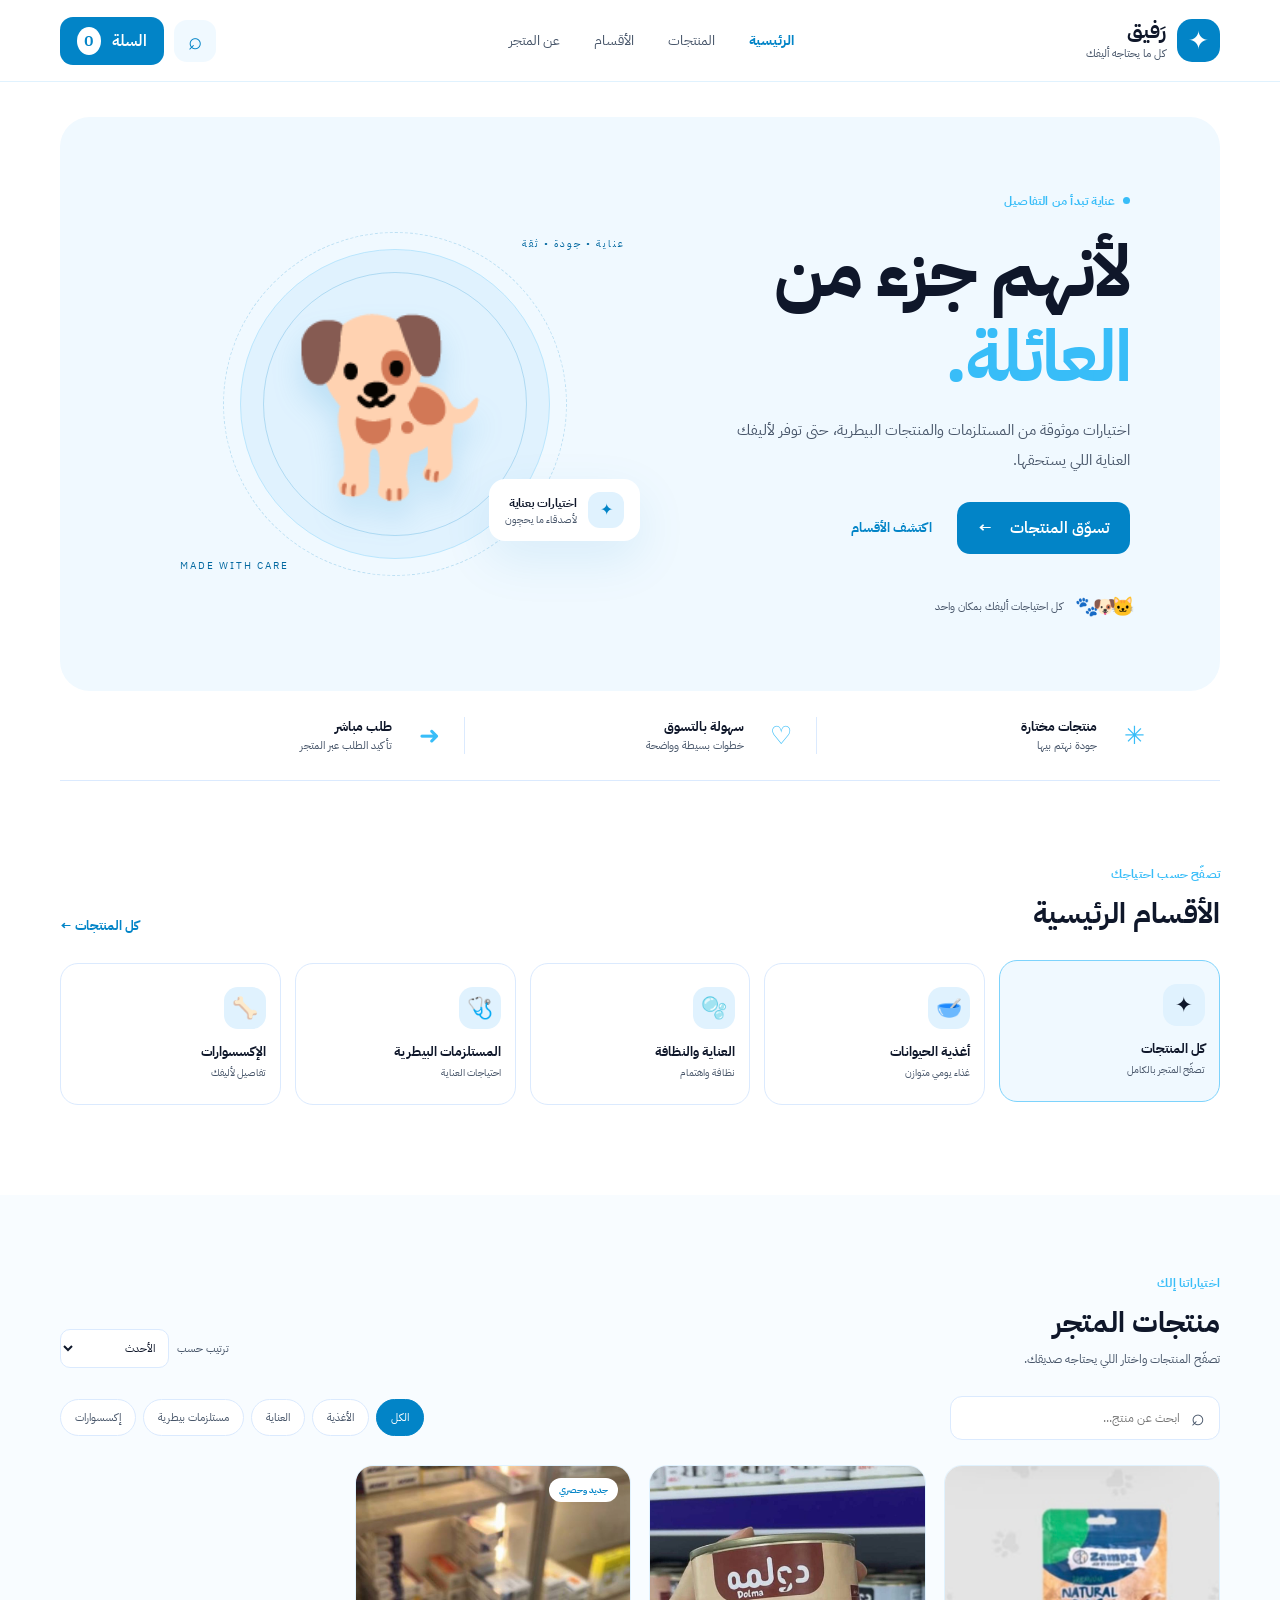
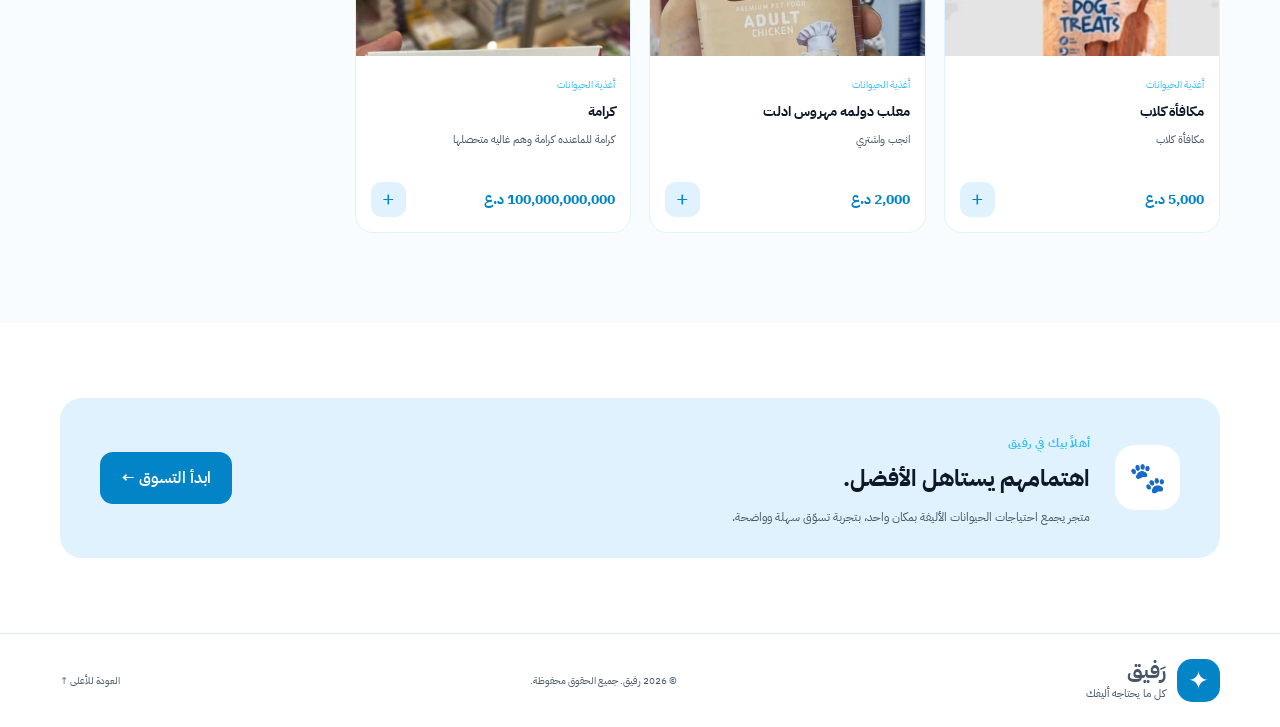
==== commit dd70bf85: "Implement scroll restoration handling in index.html Added script to manage scroll restoration and re" ====
--- a/index.html
+++ b/index.html
@@ -21,4 +21,5 @@
 <div class="modal-backdrop hidden" id="checkoutModal"><form class="checkout-modal" id="checkoutForm"><button type="button" class="close-btn modal-close" id="closeCheckout">×</button><span class="eyebrow">خطوة أخيرة</span><h3>معلومات التوصيل</h3><p>اكتب معلوماتك حتى نكدر نتواصل وياك لتأكيد الطلب.</p><label>الاسم الكامل<input required name="name" placeholder="اسمك الكامل"></label><label>رقم الهاتف<input required name="phone" type="tel" placeholder="07xxxxxxxxx"></label><label>المحافظة / المنطقة<input required name="address" placeholder="المحافظة والمنطقة"></label><label>ملاحظات إضافية<textarea name="notes" rows="2" placeholder="تفاصيل إضافية (اختياري)"></textarea></label><button class="primary-btn" type="submit">إرسال الطلب عبر المتجر ←</button><small class="demo-note"> يُرسل الطلب مباشرة إلى بوت التليگرام، ويتأكد صاحب المتجر من وصول الرسالة.</small></form></div>
 <script src="telegram-config.js"></script>
   <script src="app.js"></script>
+  <script>if('scrollRestoration' in history){history.scrollRestoration='manual';}window.scrollTo(0,0);</script>
 </body></html>
--- a/styles.css
+++ b/styles.css
@@ -1,4 +1,4 @@
-:root{--green:#315b49;--green2:#527a63;--mint:#e9f0e8;--cream:#f5f7f2;--ink:#1d3028;--muted:#718078;--line:#e4eae3;--white:#fff;--gold:#d9b979;--shadow:0 18px 50px rgba(36,65,49,.09)}*{box-sizing:border-box}html{scroll-behavior:smooth}body{margin:0;background:#fff;color:var(--ink);font-family:'IBM Plex Sans Arabic',sans-serif}a{color:inherit;text-decoration:none}button,input,select,textarea{font:inherit}.wrap{width:min(1160px,calc(100% - 48px));margin-inline:auto}.topbar{height:82px;display:flex;align-items:center;justify-content:space-between;padding:0 max(24px,calc((100vw - 1160px)/2));background:rgba(255,255,255,.94);border-bottom:1px solid #eff2ed;position:sticky;top:0;z-index:20;backdrop-filter:blur(14px)}.brand{display:flex;align-items:center;gap:11px}.brand-mark{width:43px;height:43px;border-radius:15px;background:var(--green);color:#fff;display:grid;place-items:center;font-size:25px}.brand b{display:block;font-size:21px;line-height:1.2}.brand small{display:block;color:var(--muted);font-size:11px}.desktop-nav{display:flex;gap:34px;color:#68766d;font-size:14px}.desktop-nav a.active,.desktop-nav a:hover{color:var(--green);font-weight:700}.top-actions{display:flex;align-items:center;gap:10px}.icon-btn,.menu-toggle{border:0;background:var(--cream);width:42px;height:42px;border-radius:13px;font-size:24px;color:var(--green);cursor:pointer}.cart-btn{background:var(--green);color:white;border:0;border-radius:13px;padding:12px 17px;cursor:pointer;font-weight:600}.cart-btn span{background:#fff;color:var(--green);border-radius:50%;padding:2px 7px;margin-right:7px}.menu-toggle{display:none}.hero{min-height:510px;margin-top:35px;border-radius:30px;background:var(--cream);display:grid;grid-template-columns:1fr 1fr;overflow:hidden;padding:70px 7%;align-items:center}.hero-copy{max-width:490px}.eyebrow{color:var(--green2);font-size:12px;font-weight:700;letter-spacing:.2px;display:inline-flex;align-items:center;gap:8px}.eyebrow i{width:7px;height:7px;border-radius:50%;background:#91ae85}.hero h1{font-size:clamp(46px,6vw,72px);line-height:1.18;margin:19px 0 13px;letter-spacing:-2px}.hero h1 em{font-style:normal;color:var(--green2)}.hero-copy>p{color:#69776e;line-height:2;font-size:15px;max-width:430px}.hero-actions{display:flex;align-items:center;gap:25px;margin-top:27px}.primary-btn{border:0;background:var(--green);color:#fff;border-radius:13px;padding:14px 21px;display:inline-flex;align-items:center;justify-content:center;gap:18px;font-weight:600;cursor:pointer;transition:.2s}.primary-btn:hover{background:#244736;transform:translateY(-2px)}.text-link{font-size:13px;color:var(--green);font-weight:700}.hero-note{display:flex;align-items:center;gap:12px;color:#7b877f;font-size:11px;margin-top:38px}.avatar-stack{font-size:19px;letter-spacing:-5px;direction:ltr}.hero-art{height:365px;position:relative;display:grid;place-items:center}.art-orbit{width:310px;height:310px;border-radius:50%;background:#dce8d9;border:1px solid #cdddc9;position:absolute}.art-orbit:before,.art-orbit:after{content:'';position:absolute;border:1px solid rgba(49,91,73,.17);border-radius:50%;inset:22px}.art-orbit:after{inset:-18px;border-style:dashed}.pet-emoji{position:relative;font-size:170px;filter:drop-shadow(0 18px 15px rgba(48,74,52,.16));transform:translateY(5px)}.art-label{position:absolute;font-size:10px;letter-spacing:2px;color:#66806e}.label-top{top:15px;right:15px}.label-bottom{bottom:13px;left:30px}.floating-card{position:absolute;bottom:45px;right:0;background:white;box-shadow:var(--shadow);padding:13px 16px;border-radius:16px;display:flex;gap:11px;align-items:center}.floating-card>span{width:36px;height:36px;border-radius:12px;background:#f5f0df;color:#b49551;display:grid;place-items:center}.floating-card b,.floating-card small{display:block}.floating-card b{font-size:12px}.floating-card small{font-size:10px;color:var(--muted)}.trust-strip{display:grid;grid-template-columns:repeat(3,1fr);padding:26px 4%;border-bottom:1px solid var(--line)}.trust-strip>div{display:grid;grid-template-columns:38px 1fr;column-gap:10px;align-items:center;border-left:1px solid var(--line);padding-inline:24px}.trust-strip>div:last-child{border:0}.trust-strip span{grid-row:span 2;color:var(--green2);font-size:25px}.trust-strip b{font-size:13px}.trust-strip small{font-size:11px;color:var(--muted)}.section{padding-top:80px;padding-bottom:20px}.section-head{display:flex;align-items:end;justify-content:space-between;margin-bottom:28px}.section-head h2,.about-band h2{font-size:29px;margin:7px 0 0}.category-grid{display:grid;grid-template-columns:repeat(5,1fr);gap:14px}.category-card{border:1px solid var(--line);background:#fff;border-radius:18px;padding:20px 14px;text-align:right;cursor:pointer;transition:.2s;min-height:142px;color:var(--ink)}.category-card:hover,.category-card.selected{border-color:#a9c0a7;background:#f5f8f3;transform:translateY(-3px)}.category-icon{width:42px;height:42px;border-radius:14px;background:var(--mint);display:grid;place-items:center;font-size:21px;margin-bottom:13px}.category-card b,.category-card small{display:block}.category-card b{font-size:13px}.category-card small{font-size:10px;color:var(--muted);margin-top:4px}.products-section{background:#fafbf9;margin-top:70px;padding:75px 0 90px}.section-sub{font-size:12px;color:var(--muted);margin:6px 0 0}.sort-wrap{font-size:11px;color:var(--muted);display:flex;align-items:center;gap:8px}.sort-wrap select{border:1px solid var(--line);background:white;border-radius:10px;padding:9px;color:var(--ink);font-size:11px}.toolbar{display:flex;justify-content:space-between;gap:20px;align-items:center;margin-bottom:25px}.search-box{background:white;border:1px solid var(--line);border-radius:12px;padding:0 14px;display:flex;align-items:center;gap:9px;width:270px;height:44px;color:var(--muted)}.search-box span{font-size:23px}.search-box input{border:0;outline:0;width:100%;font-size:12px}.filter-pills{display:flex;gap:7px;flex-wrap:wrap}.pill{border:1px solid var(--line);background:white;color:#68766d;padding:9px 14px;border-radius:30px;font-size:11px;cursor:pointer}.pill.active,.pill:hover{background:var(--green);border-color:var(--green);color:white}.product-grid{display:grid;grid-template-columns:repeat(4,1fr);gap:18px}.product-card{background:white;border:1px solid #edf0eb;border-radius:18px;overflow:hidden;transition:.2s}.product-card:hover{transform:translateY(-4px);box-shadow:var(--shadow)}.product-image{height:190px;background:#f0f4ee;display:grid;place-items:center;position:relative;overflow:hidden}.product-image img{width:100%;height:100%;object-fit:cover}.product-placeholder{font-size:66px;opacity:.85}.product-tag{position:absolute;top:12px;right:12px;background:#fff;border-radius:20px;padding:5px 10px;font-size:9px;color:var(--green);font-weight:700}.product-info{padding:15px}.product-category{font-size:10px;color:var(--green2)}.product-info h3{font-size:14px;margin:6px 0;min-height:24px}.product-info p{font-size:11px;color:var(--muted);line-height:1.7;margin:0;min-height:37px}.product-bottom{display:flex;align-items:center;justify-content:space-between;margin-top:14px}.price{font-weight:700;font-size:14px;color:var(--green)}.price small{font-size:9px;font-weight:400;color:var(--muted)}.add-btn{border:0;background:var(--mint);color:var(--green);width:35px;height:35px;border-radius:11px;font-size:21px;cursor:pointer}.add-btn:hover{background:var(--green);color:white}.empty-state{text-align:center;padding:50px;color:var(--muted)}.hidden{display:none!important}.about-band{margin-top:75px;margin-bottom:75px;padding:32px 40px;background:#edf3eb;border-radius:22px;display:flex;align-items:center;gap:25px}.about-icon{width:65px;height:65px;background:white;border-radius:20px;display:grid;place-items:center;font-size:30px;flex:none}.about-band h2{font-size:23px}.about-band p{font-size:12px;color:var(--muted);margin-bottom:0}.about-band .primary-btn{margin-right:auto;white-space:nowrap}footer{border-top:1px solid var(--line);padding:25px 0}.footer-inner{display:flex;justify-content:space-between;align-items:center;color:var(--muted);font-size:10px}.overlay{position:fixed;inset:0;background:rgba(20,34,27,.38);z-index:29;opacity:0;visibility:hidden;transition:.25s}.overlay.show{opacity:1;visibility:visible}.cart-drawer{position:fixed;z-index:30;top:0;bottom:0;left:0;width:min(420px,100%);background:white;transform:translateX(-105%);transition:.3s;display:flex;flex-direction:column;padding:25px}.cart-drawer.open{transform:translateX(0)}.drawer-head{display:flex;justify-content:space-between;align-items:center;border-bottom:1px solid var(--line);padding-bottom:20px}.drawer-head h3,.checkout-modal h3{margin:5px 0;font-size:23px}.close-btn{border:0;background:var(--cream);width:37px;height:37px;border-radius:11px;font-size:24px;cursor:pointer;color:var(--green)}.cart-items{overflow:auto;flex:1;padding:15px 0}.cart-row{display:flex;align-items:center;gap:12px;padding:12px 0;border-bottom:1px solid var(--line)}.cart-thumb{width:55px;height:55px;background:var(--mint);border-radius:13px;display:grid;place-items:center;font-size:27px}.cart-row-info{flex:1}.cart-row-info b{font-size:12px;display:block}.cart-row-info small{color:var(--muted);font-size:10px}.qty-controls{display:flex;align-items:center;gap:8px}.qty-controls button{border:0;background:var(--cream);width:25px;height:25px;border-radius:7px;cursor:pointer}.cart-bottom{border-top:1px solid var(--line);padding-top:18px}.total-line{display:flex;justify-content:space-between;margin-bottom:17px;font-size:13px}.total-line b{color:var(--green)}.checkout-btn{width:100%}.cart-bottom>small{display:block;text-align:center;color:var(--muted);font-size:10px;margin-top:10px}.modal-backdrop{position:fixed;inset:0;background:rgba(20,34,27,.48);z-index:40;display:grid;place-items:center;padding:20px}.checkout-modal{background:white;border-radius:22px;padding:30px;width:min(470px,100%);position:relative;max-height:92vh;overflow:auto}.modal-close{position:absolute;left:20px;top:20px}.checkout-modal>p{font-size:12px;color:var(--muted);margin-bottom:20px}.checkout-modal label{display:block;font-size:11px;font-weight:600;margin:12px 0}.checkout-modal input,.checkout-modal textarea{display:block;width:100%;border:1px solid var(--line);border-radius:10px;padding:12px;margin-top:6px;outline-color:#9db89e;font-size:12px;resize:vertical}.checkout-modal .primary-btn{width:100%;margin-top:12px}.demo-note{display:block;color:#9a7d42;text-align:center;font-size:10px;margin-top:12px}
+:root{--green:#0284C7;--green2:#38BDF8;--mint:#E0F2FE;--cream:#F0F9FF;--ink:#0F172A;--muted:#475569;--line:#dbeafe;--white:#fff;--gold:#0284C7;--shadow:0 18px 50px rgba(2,132,199,.10)}*{box-sizing:border-box}html{scroll-behavior:smooth}body{margin:0;background:#fff;color:var(--ink);font-family:'IBM Plex Sans Arabic',sans-serif}a{color:inherit;text-decoration:none}button,input,select,textarea{font:inherit}.wrap{width:min(1160px,calc(100% - 48px));margin-inline:auto}.topbar{height:82px;display:flex;align-items:center;justify-content:space-between;padding:0 max(24px,calc((100vw - 1160px)/2));background:rgba(255,255,255,.94);border-bottom:1px solid #e0f2fe;position:sticky;top:0;z-index:20;backdrop-filter:blur(14px)}.brand{display:flex;align-items:center;gap:11px}.brand-mark{width:43px;height:43px;border-radius:15px;background:var(--green);color:#fff;display:grid;place-items:center;font-size:25px}.brand b{display:block;font-size:21px;line-height:1.2}.brand small{display:block;color:var(--muted);font-size:11px}.desktop-nav{display:flex;gap:34px;color:var(--muted);font-size:14px}.desktop-nav a.active,.desktop-nav a:hover{color:var(--green);font-weight:700}.top-actions{display:flex;align-items:center;gap:10px}.icon-btn,.menu-toggle{border:0;background:var(--cream);width:42px;height:42px;border-radius:13px;font-size:24px;color:var(--green);cursor:pointer}.cart-btn{background:var(--green);color:white;border:0;border-radius:13px;padding:12px 17px;cursor:pointer;font-weight:600}.cart-btn span{background:#fff;color:var(--green);border-radius:50%;padding:2px 7px;margin-right:7px}.menu-toggle{display:none}.hero{min-height:510px;margin-top:35px;border-radius:30px;background:var(--cream);display:grid;grid-template-columns:1fr 1fr;overflow:hidden;padding:70px 7%;align-items:center}.hero-copy{max-width:490px}.eyebrow{color:var(--green2);font-size:12px;font-weight:700;letter-spacing:.2px;display:inline-flex;align-items:center;gap:8px}.eyebrow i{width:7px;height:7px;border-radius:50%;background:var(--green2)}.hero h1{font-size:clamp(46px,6vw,72px);line-height:1.18;margin:19px 0 13px;letter-spacing:-2px}.hero h1 em{font-style:normal;color:var(--green2)}.hero-copy>p{color:var(--muted);line-height:2;font-size:15px;max-width:430px}.hero-actions{display:flex;align-items:center;gap:25px;margin-top:27px}.primary-btn{border:0;background:var(--green);color:#fff;border-radius:13px;padding:14px 21px;display:inline-flex;align-items:center;justify-content:center;gap:18px;font-weight:600;cursor:pointer;transition:.2s}.primary-btn:hover{background:#0369A1;transform:translateY(-2px)}.text-link{font-size:13px;color:var(--green);font-weight:700}.hero-note{display:flex;align-items:center;gap:12px;color:var(--muted);font-size:11px;margin-top:38px}.avatar-stack{font-size:19px;letter-spacing:-5px;direction:ltr}.hero-art{height:365px;position:relative;display:grid;place-items:center}.art-orbit{width:310px;height:310px;border-radius:50%;background:#E0F2FE;border:1px solid #BAE6FD;position:absolute}.art-orbit:before,.art-orbit:after{content:'';position:absolute;border:1px solid rgba(2,132,199,.22);border-radius:50%;inset:22px}.art-orbit:after{inset:-18px;border-style:dashed}.pet-emoji{position:relative;font-size:170px;filter:drop-shadow(0 18px 15px rgba(2,132,199,.16));transform:translateY(5px)}.art-label{position:absolute;font-size:10px;letter-spacing:2px;color:#0369A1}.label-top{top:15px;right:15px}.label-bottom{bottom:13px;left:30px}.floating-card{position:absolute;bottom:45px;right:0;background:white;box-shadow:var(--shadow);padding:13px 16px;border-radius:16px;display:flex;gap:11px;align-items:center}.floating-card>span{width:36px;height:36px;border-radius:12px;background:var(--mint);color:var(--green);display:grid;place-items:center}.floating-card b,.floating-card small{display:block}.floating-card b{font-size:12px}.floating-card small{font-size:10px;color:var(--muted)}.trust-strip{display:grid;grid-template-columns:repeat(3,1fr);padding:26px 4%;border-bottom:1px solid var(--line)}.trust-strip>div{display:grid;grid-template-columns:38px 1fr;column-gap:10px;align-items:center;border-left:1px solid var(--line);padding-inline:24px}.trust-strip>div:last-child{border:0}.trust-strip span{grid-row:span 2;color:var(--green2);font-size:25px}.trust-strip b{font-size:13px}.trust-strip small{font-size:11px;color:var(--muted)}.section{padding-top:80px;padding-bottom:20px}.section-head{display:flex;align-items:end;justify-content:space-between;margin-bottom:28px}.section-head h2,.about-band h2{font-size:29px;margin:7px 0 0}.category-grid{display:grid;grid-template-columns:repeat(5,1fr);gap:14px}.category-card{border:1px solid var(--line);background:#fff;border-radius:18px;padding:20px 14px;text-align:right;cursor:pointer;transition:.2s;min-height:142px;color:var(--ink)}.category-card:hover,.category-card.selected{border-color:#7DD3FC;background:#F0F9FF;transform:translateY(-3px)}.category-icon{width:42px;height:42px;border-radius:14px;background:var(--mint);display:grid;place-items:center;font-size:21px;margin-bottom:13px}.category-card b,.category-card small{display:block}.category-card b{font-size:13px}.category-card small{font-size:10px;color:var(--muted);margin-top:4px}.products-section{background:#F8FCFF;margin-top:70px;padding:75px 0 90px}.section-sub{font-size:12px;color:var(--muted);margin:6px 0 0}.sort-wrap{font-size:11px;color:var(--muted);display:flex;align-items:center;gap:8px}.sort-wrap select{border:1px solid var(--line);background:white;border-radius:10px;padding:9px;color:var(--ink);font-size:11px}.toolbar{display:flex;justify-content:space-between;gap:20px;align-items:center;margin-bottom:25px}.search-box{background:white;border:1px solid var(--line);border-radius:12px;padding:0 14px;display:flex;align-items:center;gap:9px;width:270px;height:44px;color:var(--muted)}.search-box span{font-size:23px}.search-box input{border:0;outline:0;width:100%;font-size:12px}.filter-pills{display:flex;gap:7px;flex-wrap:wrap}.pill{border:1px solid var(--line);background:white;color:var(--muted);padding:9px 14px;border-radius:30px;font-size:11px;cursor:pointer}.pill.active,.pill:hover{background:var(--green);border-color:var(--green);color:white}.product-grid{display:grid;grid-template-columns:repeat(4,1fr);gap:18px}.product-card{background:white;border:1px solid #e0f2fe;border-radius:18px;overflow:hidden;transition:.2s}.product-card:hover{transform:translateY(-4px);box-shadow:var(--shadow)}.product-image{height:190px;background:#F0F9FF;display:grid;place-items:center;position:relative;overflow:hidden}.product-image img{width:100%;height:100%;object-fit:cover}.product-placeholder{font-size:66px;opacity:.85}.product-tag{position:absolute;top:12px;right:12px;background:#fff;border-radius:20px;padding:5px 10px;font-size:9px;color:var(--green);font-weight:700}.product-info{padding:15px}.product-category{font-size:10px;color:var(--green2)}.product-info h3{font-size:14px;margin:6px 0;min-height:24px}.product-info p{font-size:11px;color:var(--muted);line-height:1.7;margin:0;min-height:37px}.product-bottom{display:flex;align-items:center;justify-content:space-between;margin-top:14px}.price{font-weight:700;font-size:14px;color:var(--green)}.price small{font-size:9px;font-weight:400;color:var(--muted)}.add-btn{border:0;background:var(--mint);color:var(--green);width:35px;height:35px;border-radius:11px;font-size:21px;cursor:pointer}.add-btn:hover{background:var(--green);color:white}.empty-state{text-align:center;padding:50px;color:var(--muted)}.hidden{display:none!important}.about-band{margin-top:75px;margin-bottom:75px;padding:32px 40px;background:#E0F2FE;border-radius:22px;display:flex;align-items:center;gap:25px}.about-icon{width:65px;height:65px;background:white;border-radius:20px;display:grid;place-items:center;font-size:30px;flex:none}.about-band h2{font-size:23px}.about-band p{font-size:12px;color:var(--muted);margin-bottom:0}.about-band .primary-btn{margin-right:auto;white-space:nowrap}footer{border-top:1px solid var(--line);padding:25px 0}.footer-inner{display:flex;justify-content:space-between;align-items:center;color:var(--muted);font-size:10px}.overlay{position:fixed;inset:0;background:rgba(15,23,42,.38);z-index:29;opacity:0;visibility:hidden;transition:.25s}.overlay.show{opacity:1;visibility:visible}.cart-drawer{position:fixed;z-index:30;top:0;bottom:0;left:0;width:min(420px,100%);background:white;transform:translateX(-105%);transition:.3s;display:flex;flex-direction:column;padding:25px}.cart-drawer.open{transform:translateX(0)}.drawer-head{display:flex;justify-content:space-between;align-items:center;border-bottom:1px solid var(--line);padding-bottom:20px}.drawer-head h3,.checkout-modal h3{margin:5px 0;font-size:23px}.close-btn{border:0;background:var(--cream);width:37px;height:37px;border-radius:11px;font-size:24px;cursor:pointer;color:var(--green)}.cart-items{overflow:auto;flex:1;padding:15px 0}.cart-row{display:flex;align-items:center;gap:12px;padding:12px 0;border-bottom:1px solid var(--line)}.cart-thumb{width:55px;height:55px;background:var(--mint);border-radius:13px;display:grid;place-items:center;font-size:27px}.cart-row-info{flex:1}.cart-row-info b{font-size:12px;display:block}.cart-row-info small{color:var(--muted);font-size:10px}.qty-controls{display:flex;align-items:center;gap:8px}.qty-controls button{border:0;background:var(--cream);width:25px;height:25px;border-radius:7px;cursor:pointer}.cart-bottom{border-top:1px solid var(--line);padding-top:18px}.total-line{display:flex;justify-content:space-between;margin-bottom:17px;font-size:13px}.total-line b{color:var(--green)}.checkout-btn{width:100%}.cart-bottom>small{display:block;text-align:center;color:var(--muted);font-size:10px;margin-top:10px}.modal-backdrop{position:fixed;inset:0;background:rgba(15,23,42,.48);z-index:40;display:grid;place-items:center;padding:20px}.checkout-modal{background:white;border-radius:22px;padding:30px;width:min(470px,100%);position:relative;max-height:92vh;overflow:auto}.modal-close{position:absolute;left:20px;top:20px}.checkout-modal>p{font-size:12px;color:var(--muted);margin-bottom:20px}.checkout-modal label{display:block;font-size:11px;font-weight:600;margin:12px 0}.checkout-modal input,.checkout-modal textarea{display:block;width:100%;border:1px solid var(--line);border-radius:10px;padding:12px;margin-top:6px;outline-color:#7DD3FC;font-size:12px;resize:vertical}.checkout-modal .primary-btn{width:100%;margin-top:12px}.demo-note{display:block;color:var(--green);text-align:center;font-size:10px;margin-top:12px}
 @media(min-width:1500px){.wrap{width:min(1280px,calc(100% - 80px))}.hero{min-height:570px}.product-image{height:220px}}
 @media(max-width:1024px){.wrap{width:calc(100% - 40px)}.hero{padding:55px 5%;min-height:450px}.hero-art{transform:scale(.88)}.category-grid{grid-template-columns:repeat(3,1fr)}.product-grid{grid-template-columns:repeat(3,1fr)}.desktop-nav{gap:20px}.trust-strip>div{padding-inline:14px}}
 @media(max-width:700px){.topbar{height:70px;padding:0 18px}.desktop-nav{display:none;position:absolute;top:70px;right:0;left:0;background:white;padding:18px 22px;border-bottom:1px solid var(--line);flex-direction:column;gap:17px}.desktop-nav.show{display:flex}.menu-toggle{display:block}.icon-btn{display:none}.cart-btn{padding:10px 12px;font-size:12px}.brand-mark{width:38px;height:38px}.brand b{font-size:18px}.wrap{width:calc(100% - 32px)}.hero{margin-top:16px;min-height:auto;grid-template-columns:1fr;padding:39px 25px 12px;border-radius:22px}.hero h1{font-size:49px;margin-top:14px}.hero-copy>p{font-size:13px}.hero-actions{gap:17px}.hero-art{height:270px;transform:none;margin-top:5px}.art-orbit{width:220px;height:220px}.pet-emoji{font-size:125px}.floating-card{bottom:24px;right:0;padding:9px 12px}.label-top{top:5px}.label-bottom{bottom:4px}.trust-strip{padding:20px 0;gap:4px}.trust-strip>div{padding-inline:7px;grid-template-columns:25px 1fr;column-gap:5px}.trust-strip span{font-size:18px}.trust-strip b{font-size:10px}.trust-strip small{font-size:9px}.section{padding-top:58px}.section-head h2{font-size:23px}.category-grid{grid-template-columns:repeat(2,1fr);gap:9px}.category-card{padding:14px;min-height:125px}.category-card:last-child{grid-column:span 2}.products-section{margin-top:50px;padding:55px 0 65px}.section-head{align-items:flex-start;gap:12px}.sort-wrap{font-size:0;display:block}.sort-wrap select{font-size:10px;max-width:115px}.toolbar{display:block}.search-box{width:100%;margin-bottom:12px}.filter-pills{flex-wrap:nowrap;overflow:auto;padding-bottom:5px}.filter-pills::-webkit-scrollbar{display:none}.pill{white-space:nowrap}.product-grid{grid-template-columns:repeat(2,minmax(0,1fr));gap:10px}.product-image{height:145px}.product-placeholder{font-size:53px}.product-info{padding:11px}.product-info h3{font-size:12px}.product-info p{font-size:10px}.price{font-size:12px}.about-band{margin-top:50px;margin-bottom:50px;padding:23px 18px;gap:13px;flex-wrap:wrap}.about-icon{width:48px;height:48px;font-size:23px}.about-band>div:nth-child(2){flex:1}.about-band h2{font-size:18px}.about-band p{font-size:10px}.about-band .primary-btn{width:100%;margin:8px 0 0}.footer-inner{flex-wrap:wrap;gap:15px}.footer-inner>span{order:3;width:100%}}
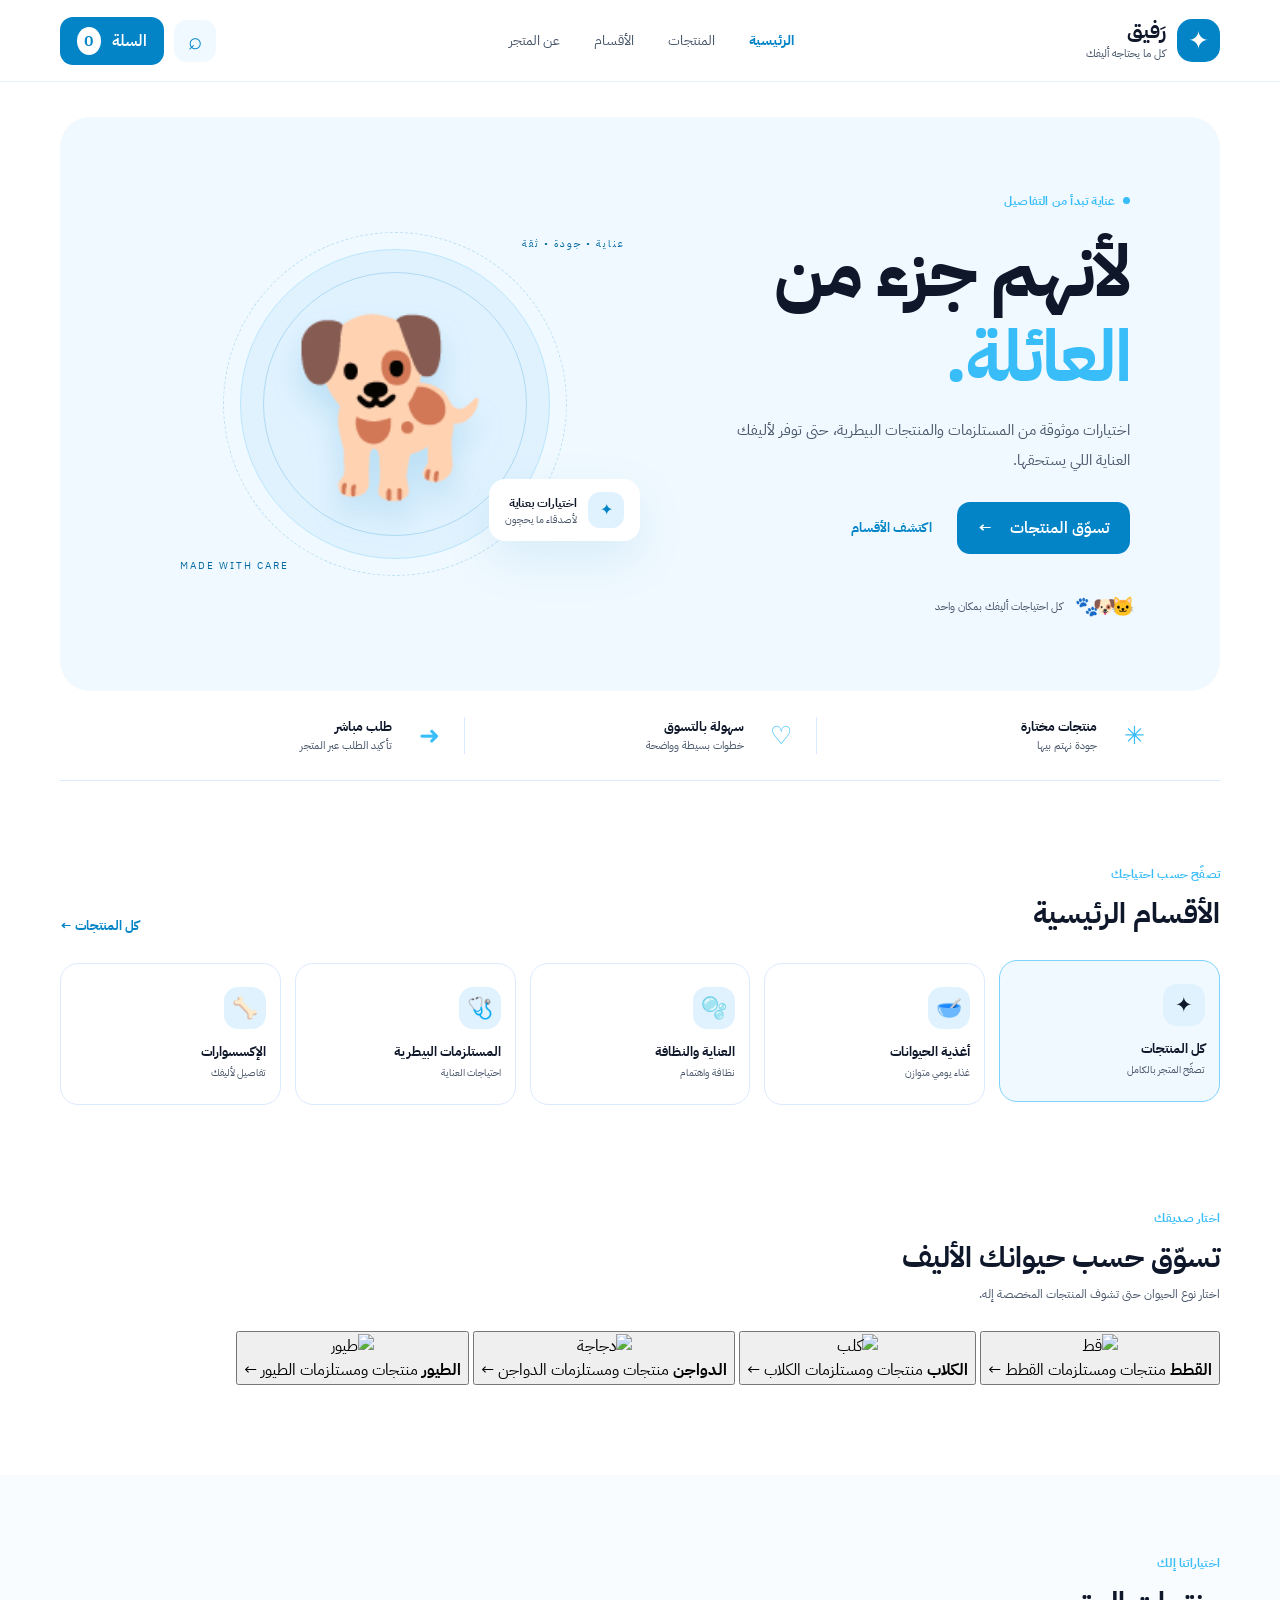
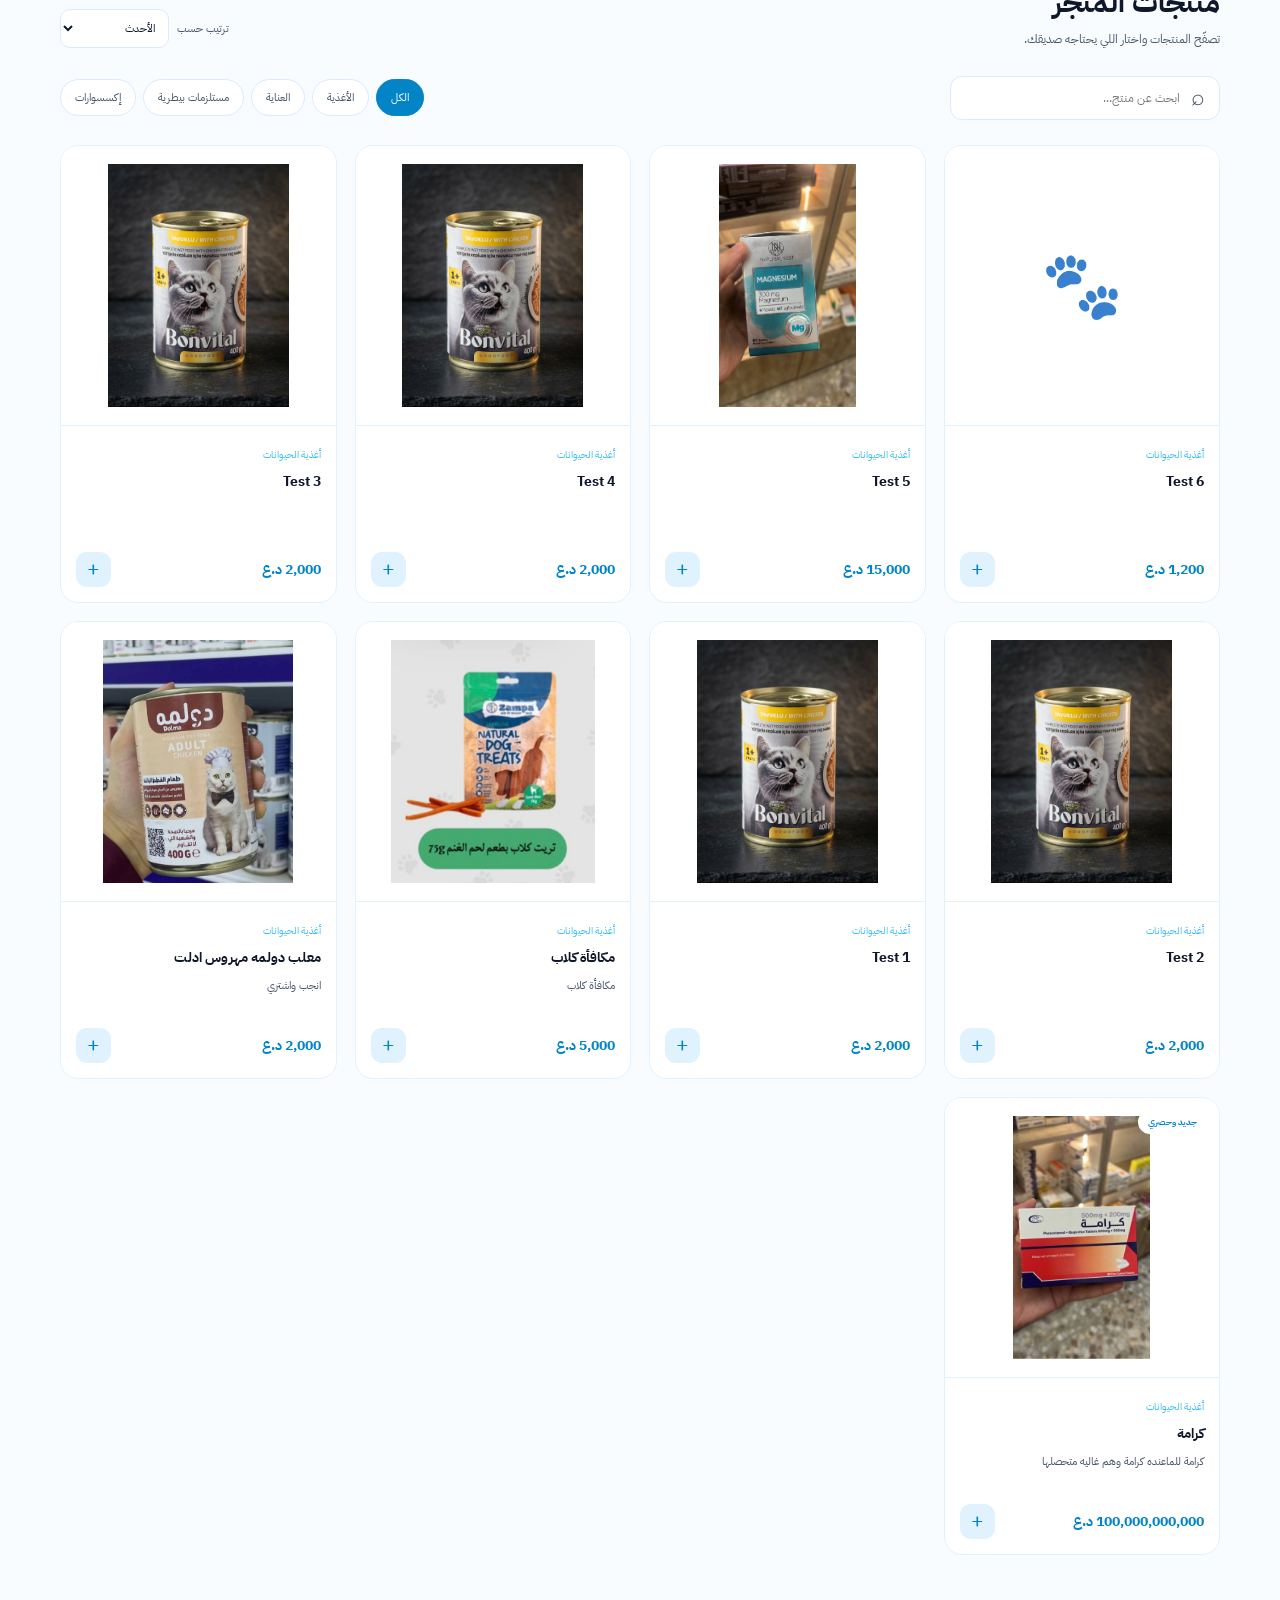
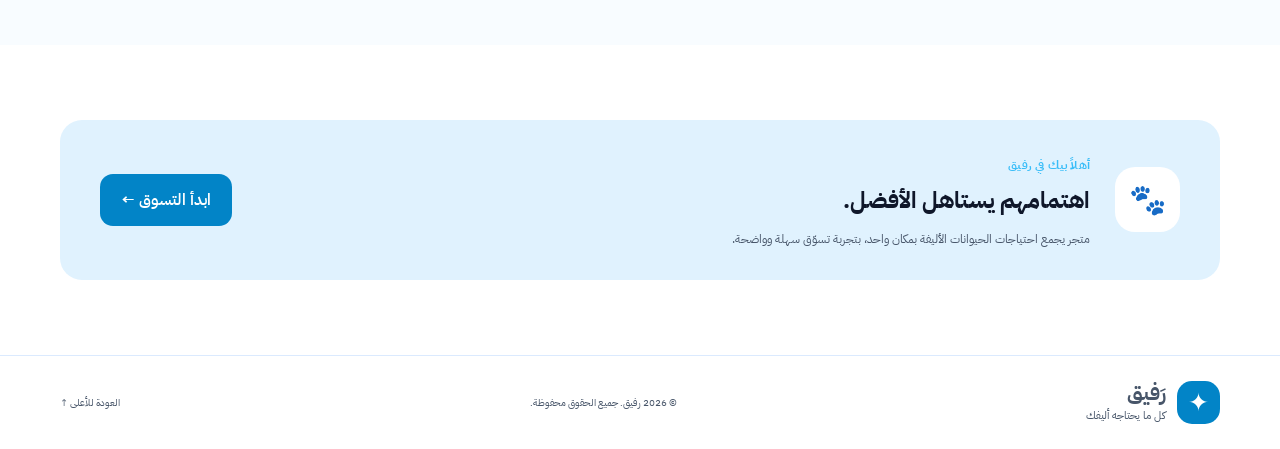
==== commit 5a2aebb7: "Refactor index.html to remove duplicate elements Removed duplicate meta tags and header elements in " ====
--- a/index.html
+++ b/index.html
@@ -1,25 +1,615 @@
 <!doctype html>
+
 <html lang="ar" dir="rtl">
+
 <head>
-  <meta charset="UTF-8"><meta name="viewport" content="width=device-width, initial-scale=1, viewport-fit=cover">
-  <meta name="theme-color" content="#f5f7f2"><meta name="description" content="متجر المستلزمات والمنتجات البيطرية">
-  <title>رفيق | متجر بيطري</title><link rel="stylesheet" href="styles.css">
-  <link rel="preconnect" href="https://fonts.googleapis.com"><link rel="preconnect" href="https://fonts.gstatic.com" crossorigin>
+
+  <meta charset="UTF-8">
+
+  <meta name="viewport" content="width=device-width, initial-scale=1, viewport-fit=cover">
+
+  <meta name="theme-color" content="#f5f7f2">
+
+  <meta name="description" content="متجر المستلزمات والمنتجات البيطرية">
+
+  <title>رفيق | متجر بيطري</title>
+
+  <link rel="stylesheet" href="styles.css">
+
+  <link rel="preconnect" href="https://fonts.googleapis.com">
+
+  <link rel="preconnect" href="https://fonts.gstatic.com" crossorigin>
+
   <link href="https://fonts.googleapis.com/css2?family=IBM+Plex+Sans+Arabic:wght@400;500;600;700&display=swap" rel="stylesheet">
+
 </head>
+
 <body>
-<header class="topbar"><a class="brand" href="#home"><span class="brand-mark">✦</span><span><b>رَفيق</b><small>كل ما يحتاجه أليفك</small></span></a><nav class="desktop-nav"><a href="#home" class="active">الرئيسية</a><a href="#products">المنتجات</a><a href="#categories">الأقسام</a><a href="#about">عن المتجر</a></nav><div class="top-actions"><button class="icon-btn search-toggle" aria-label="بحث">⌕</button><button class="cart-btn" id="openCart">السلة <span id="cartCount">0</span></button><button class="menu-toggle" id="menuToggle" aria-label="القائمة">☰</button></div></header>
+
+<header class="topbar">
+
+  <a class="brand" href="#home">
+
+    <span class="brand-mark">✦</span>
+
+    <span>
+
+      <b>رَفيق</b>
+
+      <small>كل ما يحتاجه أليفك</small>
+
+    </span>
+
+  </a>
+
+  <nav class="desktop-nav">
+
+    <a href="#home" class="active">الرئيسية</a>
+
+    <a href="#products">المنتجات</a>
+
+    <a href="#categories">الأقسام</a>
+
+    <a href="#about">عن المتجر</a>
+
+  </nav>
+
+  <div class="top-actions">
+
+    <button class="icon-btn search-toggle" aria-label="بحث">⌕</button>
+
+    <button class="cart-btn" id="openCart">السلة <span id="cartCount">0</span></button>
+
+    <button class="menu-toggle" id="menuToggle" aria-label="القائمة">☰</button>
+
+  </div>
+
+</header>
+
 <main id="home">
-<section class="hero wrap"><div class="hero-copy"><span class="eyebrow"><i></i> عناية تبدأ من التفاصيل</span><h1>لأنهم جزء من<br><em>العائلة.</em></h1><p>اختيارات موثوقة من المستلزمات والمنتجات البيطرية، حتى توفر لأليفك العناية اللي يستحقها.</p><div class="hero-actions"><a class="primary-btn" href="#products">تسوّق المنتجات <span>←</span></a><a class="text-link" href="#categories">اكتشف الأقسام</a></div><div class="hero-note"><span class="avatar-stack">🐾 🐶 🐱</span><span>كل احتياجات أليفك بمكان واحد</span></div></div><div class="hero-art"><div class="art-orbit"></div><div class="art-label label-top">عناية • جودة • ثقة</div><div class="pet-emoji">🐕</div><div class="floating-card"><span>✦</span><div><b>اختيارات بعناية</b><small>لأصدقاء ما يحچون</small></div></div><div class="art-label label-bottom">MADE WITH CARE</div></div></section>
-<section class="trust-strip wrap"><div><span>✳</span><b>منتجات مختارة</b><small>جودة نهتم بيها</small></div><div><span>♡</span><b>سهولة بالتسوق</b><small>خطوات بسيطة وواضحة</small></div><div><span>➜</span><b>طلب مباشر</b><small>تأكيد الطلب عبر المتجر</small></div></section>
-<section class="section wrap" id="categories"><div class="section-head"><div><span class="eyebrow">تصفّح حسب احتياجك</span><h2>الأقسام الرئيسية</h2></div><a href="#products" class="text-link">كل المنتجات ←</a></div><div class="category-grid" id="categoryGrid"><button class="category-card selected" data-category="الكل"><span class="category-icon">✦</span><b>كل المنتجات</b><small>تصفّح المتجر بالكامل</small></button><button class="category-card" data-category="أغذية الحيوانات"><span class="category-icon">🥣</span><b>أغذية الحيوانات</b><small>غذاء يومي متوازن</small></button><button class="category-card" data-category="العناية والنظافة"><span class="category-icon">🫧</span><b>العناية والنظافة</b><small>نظافة واهتمام</small></button><button class="category-card" data-category="المستلزمات البيطرية"><span class="category-icon">🩺</span><b>المستلزمات البيطرية</b><small>احتياجات العناية</small></button><button class="category-card" data-category="الإكسسوارات"><span class="category-icon">🦴</span><b>الإكسسوارات</b><small>تفاصيل لأليفك</small></button></div></section>
-<section class="section products-section" id="products"><div class="wrap"><div class="section-head"><div><span class="eyebrow">اختياراتنا إلك</span><h2>منتجات المتجر</h2><p class="section-sub">تصفّح المنتجات واختار اللي يحتاجه صديقك.</p></div><label class="sort-wrap">ترتيب حسب <select id="sortSelect"><option value="default">الأحدث</option><option value="low">السعر: الأقل أولاً</option><option value="high">السعر: الأعلى أولاً</option></select></label></div><div class="toolbar"><label class="search-box"><span>⌕</span><input id="searchInput" placeholder="ابحث عن منتج..." type="search"></label><div class="filter-pills" id="filterPills"><button class="pill active" data-category="الكل">الكل</button><button class="pill" data-category="أغذية الحيوانات">الأغذية</button><button class="pill" data-category="العناية والنظافة">العناية</button><button class="pill" data-category="المستلزمات البيطرية">مستلزمات بيطرية</button><button class="pill" data-category="الإكسسوارات">إكسسوارات</button></div></div><div class="product-grid" id="productGrid"></div><div class="empty-state hidden" id="emptyState">ما لقينا منتجات تطابق بحثك حالياً.</div></div></section>
-<section class="about-band wrap" id="about"><div class="about-icon">🐾</div><div><span class="eyebrow">أهلاً بيك في رفيق</span><h2>اهتمامهم يستاهل الأفضل.</h2><p>متجر يجمع احتياجات الحيوانات الأليفة بمكان واحد، بتجربة تسوّق سهلة وواضحة.</p></div><a class="primary-btn" href="#products">ابدأ التسوق ←</a></section>
+
+  <!-- الواجهة الرئيسية -->
+
+  <section class="hero wrap">
+
+    <div class="hero-copy">
+
+      <span class="eyebrow"><i></i> عناية تبدأ من التفاصيل</span>
+
+      <h1>لأنهم جزء من<br><em>العائلة.</em></h1>
+
+      <p>اختيارات موثوقة من المستلزمات والمنتجات البيطرية، حتى توفر لأليفك العناية اللي يستحقها.</p>
+
+      <div class="hero-actions">
+
+        <a class="primary-btn" href="#products">تسوّق المنتجات <span>←</span></a>
+
+        <a class="text-link" href="#categories">اكتشف الأقسام</a>
+
+      </div>
+
+      <div class="hero-note">
+
+        <span class="avatar-stack">🐾 🐶 🐱</span>
+
+        <span>كل احتياجات أليفك بمكان واحد</span>
+
+      </div>
+
+    </div>
+
+    <div class="hero-art">
+
+      <div class="art-orbit"></div>
+
+      <div class="art-label label-top">عناية • جودة • ثقة</div>
+
+      <div class="pet-emoji">🐕</div>
+
+      <div class="floating-card">
+
+        <span>✦</span>
+
+        <div>
+
+          <b>اختيارات بعناية</b>
+
+          <small>لأصدقاء ما يحچون</small>
+
+        </div>
+
+      </div>
+
+      <div class="art-label label-bottom">MADE WITH CARE</div>
+
+    </div>
+
+  </section>
+
+  <!-- مميزات المتجر -->
+
+  <section class="trust-strip wrap">
+
+    <div>
+
+      <span>✳</span>
+
+      <b>منتجات مختارة</b>
+
+      <small>جودة نهتم بيها</small>
+
+    </div>
+
+    <div>
+
+      <span>♡</span>
+
+      <b>سهولة بالتسوق</b>
+
+      <small>خطوات بسيطة وواضحة</small>
+
+    </div>
+
+    <div>
+
+      <span>➜</span>
+
+      <b>طلب مباشر</b>
+
+      <small>تأكيد الطلب عبر المتجر</small>
+
+    </div>
+
+  </section>
+
+  <!-- الأقسام الرئيسية الحالية -->
+
+  <section class="section wrap" id="categories">
+
+    <div class="section-head">
+
+      <div>
+
+        <span class="eyebrow">تصفّح حسب احتياجك</span>
+
+        <h2>الأقسام الرئيسية</h2>
+
+      </div>
+
+      <a href="#products" class="text-link">كل المنتجات ←</a>
+
+    </div>
+
+    <div class="category-grid" id="categoryGrid">
+
+      <button class="category-card selected" data-category="الكل">
+
+        <span class="category-icon">✦</span>
+
+        <b>كل المنتجات</b>
+
+        <small>تصفّح المتجر بالكامل</small>
+
+      </button>
+
+      <button class="category-card" data-category="أغذية الحيوانات">
+
+        <span class="category-icon">🥣</span>
+
+        <b>أغذية الحيوانات</b>
+
+        <small>غذاء يومي متوازن</small>
+
+      </button>
+
+      <button class="category-card" data-category="العناية والنظافة">
+
+        <span class="category-icon">🫧</span>
+
+        <b>العناية والنظافة</b>
+
+        <small>نظافة واهتمام</small>
+
+      </button>
+
+      <button class="category-card" data-category="المستلزمات البيطرية">
+
+        <span class="category-icon">🩺</span>
+
+        <b>المستلزمات البيطرية</b>
+
+        <small>احتياجات العناية</small>
+
+      </button>
+
+      <button class="category-card" data-category="الإكسسوارات">
+
+        <span class="category-icon">🦴</span>
+
+        <b>الإكسسوارات</b>
+
+        <small>تفاصيل لأليفك</small>
+
+      </button>
+
+    </div>
+
+  </section>
+
+  <!-- القسم الجديد: التسوق حسب نوع الحيوان -->
+
+  <section class="section wrap" id="animals">
+
+    <div class="section-head">
+
+      <div>
+
+        <span class="eyebrow">اختار صديقك</span>
+
+        <h2>تسوّق حسب حيوانك الأليف</h2>
+
+        <p class="section-sub">اختار نوع الحيوان حتى تشوف المنتجات المخصصة إله.</p>
+
+      </div>
+
+    </div>
+
+    <div class="animal-grid">
+
+      <button class="animal-card" type="button" data-animal="cats">
+
+        <div class="animal-image">
+
+          <img
+
+            src="https://images.unsplash.com/photo-1573865526739-10659fec78a5?w=700&auto=format&fit=crop"
+
+            alt="قط"
+
+            loading="lazy"
+
+          >
+
+        </div>
+
+        <div class="animal-info">
+
+          <b>القطط</b>
+
+          <span>منتجات ومستلزمات القطط ←</span>
+
+        </div>
+
+      </button>
+
+      <button class="animal-card" type="button" data-animal="dogs">
+
+        <div class="animal-image">
+
+          <img
+
+            src="https://images.unsplash.com/photo-1552053831-71594a27632d?w=700&auto=format&fit=crop"
+
+            alt="كلب"
+
+            loading="lazy"
+
+          >
+
+        </div>
+
+        <div class="animal-info">
+
+          <b>الكلاب</b>
+
+          <span>منتجات ومستلزمات الكلاب ←</span>
+
+        </div>
+
+      </button>
+
+      <button class="animal-card" type="button" data-animal="poultry">
+
+        <div class="animal-image">
+
+          <img
+
+            src="https://images.unsplash.com/photo-1548550023-2bdb3c5beed7?w=700&auto=format&fit=crop"
+
+            alt="دجاجة"
+
+            loading="lazy"
+
+          >
+
+        </div>
+
+        <div class="animal-info">
+
+          <b>الدواجن</b>
+
+          <span>منتجات ومستلزمات الدواجن ←</span>
+
+        </div>
+
+      </button>
+
+      <button class="animal-card" type="button" data-animal="birds">
+
+        <div class="animal-image">
+
+          <img
+
+            src="https://images.unsplash.com/photo-1552728089-57bdde30beb3?w=700&auto=format&fit=crop"
+
+            alt="طيور"
+
+            loading="lazy"
+
+          >
+
+        </div>
+
+        <div class="animal-info">
+
+          <b>الطيور</b>
+
+          <span>منتجات ومستلزمات الطيور ←</span>
+
+        </div>
+
+      </button>
+
+    </div>
+
+  </section>
+
+  <!-- المنتجات -->
+
+  <section class="section products-section" id="products">
+
+    <div class="wrap">
+
+      <div class="section-head">
+
+        <div>
+
+          <span class="eyebrow">اختياراتنا إلك</span>
+
+          <h2>منتجات المتجر</h2>
+
+          <p class="section-sub">تصفّح المنتجات واختار اللي يحتاجه صديقك.</p>
+
+        </div>
+
+        <label class="sort-wrap">
+
+          ترتيب حسب
+
+          <select id="sortSelect">
+
+            <option value="default">الأحدث</option>
+
+            <option value="low">السعر: الأقل أولاً</option>
+
+            <option value="high">السعر: الأعلى أولاً</option>
+
+          </select>
+
+        </label>
+
+      </div>
+
+      <div class="toolbar">
+
+        <label class="search-box">
+
+          <span>⌕</span>
+
+          <input id="searchInput" placeholder="ابحث عن منتج..." type="search">
+
+        </label>
+
+        <div class="filter-pills" id="filterPills">
+
+          <button class="pill active" data-category="الكل">الكل</button>
+
+          <button class="pill" data-category="أغذية الحيوانات">الأغذية</button>
+
+          <button class="pill" data-category="العناية والنظافة">العناية</button>
+
+          <button class="pill" data-category="المستلزمات البيطرية">مستلزمات بيطرية</button>
+
+          <button class="pill" data-category="الإكسسوارات">إكسسوارات</button>
+
+        </div>
+
+      </div>
+
+      <div class="product-grid" id="productGrid"></div>
+
+      <div class="empty-state hidden" id="emptyState">
+
+        ما لقينا منتجات تطابق بحثك حالياً.
+
+      </div>
+
+    </div>
+
+  </section>
+
+  <!-- عن المتجر -->
+
+  <section class="about-band wrap" id="about">
+
+    <div class="about-icon">🐾</div>
+
+    <div>
+
+      <span class="eyebrow">أهلاً بيك في رفيق</span>
+
+      <h2>اهتمامهم يستاهل الأفضل.</h2>
+
+      <p>متجر يجمع احتياجات الحيوانات الأليفة بمكان واحد، بتجربة تسوّق سهلة وواضحة.</p>
+
+    </div>
+
+    <a class="primary-btn" href="#products">ابدأ التسوق ←</a>
+
+  </section>
+
 </main>
-<footer><div class="wrap footer-inner"><a class="brand" href="#home"><span class="brand-mark">✦</span><span><b>رَفيق</b><small>كل ما يحتاجه أليفك</small></span></a><span>© <span id="year"></span> رفيق. جميع الحقوق محفوظة.</span><a href="#home">العودة للأعلى ↑</a></div></footer>
-<div class="overlay" id="overlay"></div><aside class="cart-drawer" id="cartDrawer" aria-label="سلة المشتريات"><div class="drawer-head"><div><span class="eyebrow">قائمة مشترياتك</span><h3>سلة التسوق</h3></div><button class="close-btn" id="closeCart" aria-label="إغلاق">×</button></div><div class="cart-items" id="cartItems"></div><div class="cart-bottom"><div class="total-line"><span>المجموع</span><b id="cartTotal">0 د.ع</b></div><button class="primary-btn checkout-btn" id="checkoutBtn">إكمال الطلب ←</button><small>سيتم تأكيد تفاصيل الطلب قبل الإرسال.</small></div></aside>
-<div class="modal-backdrop hidden" id="checkoutModal"><form class="checkout-modal" id="checkoutForm"><button type="button" class="close-btn modal-close" id="closeCheckout">×</button><span class="eyebrow">خطوة أخيرة</span><h3>معلومات التوصيل</h3><p>اكتب معلوماتك حتى نكدر نتواصل وياك لتأكيد الطلب.</p><label>الاسم الكامل<input required name="name" placeholder="اسمك الكامل"></label><label>رقم الهاتف<input required name="phone" type="tel" placeholder="07xxxxxxxxx"></label><label>المحافظة / المنطقة<input required name="address" placeholder="المحافظة والمنطقة"></label><label>ملاحظات إضافية<textarea name="notes" rows="2" placeholder="تفاصيل إضافية (اختياري)"></textarea></label><button class="primary-btn" type="submit">إرسال الطلب عبر المتجر ←</button><small class="demo-note"> يُرسل الطلب مباشرة إلى بوت التليگرام، ويتأكد صاحب المتجر من وصول الرسالة.</small></form></div>
+
+<!-- التذييل -->
+
+<footer>
+
+  <div class="wrap footer-inner">
+
+    <a class="brand" href="#home">
+
+      <span class="brand-mark">✦</span>
+
+      <span>
+
+        <b>رَفيق</b>
+
+        <small>كل ما يحتاجه أليفك</small>
+
+      </span>
+
+    </a>
+
+    <span>© <span id="year"></span> رفيق. جميع الحقوق محفوظة.</span>
+
+    <a href="#home">العودة للأعلى ↑</a>
+
+  </div>
+
+</footer>
+
+<!-- السلة -->
+
+<div class="overlay" id="overlay"></div>
+
+<aside class="cart-drawer" id="cartDrawer" aria-label="سلة المشتريات">
+
+  <div class="drawer-head">
+
+    <div>
+
+      <span class="eyebrow">قائمة مشترياتك</span>
+
+      <h3>سلة التسوق</h3>
+
+    </div>
+
+    <button class="close-btn" id="closeCart" aria-label="إغلاق">×</button>
+
+  </div>
+
+  <div class="cart-items" id="cartItems"></div>
+
+  <div class="cart-bottom">
+
+    <div class="total-line">
+
+      <span>المجموع</span>
+
+      <b id="cartTotal">0 د.ع</b>
+
+    </div>
+
+    <button class="primary-btn checkout-btn" id="checkoutBtn">
+
+      إكمال الطلب ←
+
+    </button>
+
+    <small>سيتم تأكيد تفاصيل الطلب قبل الإرسال.</small>
+
+  </div>
+
+</aside>
+
+<!-- نافذة إكمال الطلب -->
+
+<div class="modal-backdrop hidden" id="checkoutModal">
+
+  <form class="checkout-modal" id="checkoutForm">
+
+    <button type="button" class="close-btn modal-close" id="closeCheckout">×</button>
+
+    <span class="eyebrow">خطوة أخيرة</span>
+
+    <h3>معلومات التوصيل</h3>
+
+    <p>اكتب معلوماتك حتى نكدر نتواصل وياك لتأكيد الطلب.</p>
+
+    <label>
+
+      الاسم الكامل
+
+      <input required name="name" placeholder="اسمك الكامل">
+
+    </label>
+
+    <label>
+
+      رقم الهاتف
+
+      <input required name="phone" type="tel" placeholder="07xxxxxxxxx">
+
+    </label>
+
+    <label>
+
+      المحافظة / المنطقة
+
+      <input required name="address" placeholder="المحافظة والمنطقة">
+
+    </label>
+
+    <label>
+
+      ملاحظات إضافية
+
+      <textarea name="notes" rows="2" placeholder="تفاصيل إضافية (اختياري)"></textarea>
+
+    </label>
+
+    <button class="primary-btn" type="submit">
+
+      إرسال الطلب عبر المتجر ←
+
+    </button>
+
+    <small class="demo-note">
+
+      يُرسل الطلب مباشرة إلى بوت التليگرام، ويتأكد صاحب المتجر من وصول الرسالة.
+
+    </small>
+
+  </form>
+
+</div>
+
 <script src="telegram-config.js"></script>
-  <script src="app.js"></script>
-  <script>if('scrollRestoration' in history){history.scrollRestoration='manual';}window.scrollTo(0,0);</script>
-</body></html>
+
+<script src="app.js"></script>
+
+<script>
+
+  if ('scrollRestoration' in history) {
+
+    history.scrollRestoration = 'manual';
+
+  }
+
+  window.scrollTo(0, 0);
+
+</script>
+
+</body>
+
+</html>
--- a/styles.css
+++ b/styles.css
@@ -1,5 +1,221 @@
-:root{--green:#0284C7;--green2:#38BDF8;--mint:#E0F2FE;--cream:#F0F9FF;--ink:#0F172A;--muted:#475569;--line:#dbeafe;--white:#fff;--gold:#0284C7;--shadow:0 18px 50px rgba(2,132,199,.10)}*{box-sizing:border-box}html{scroll-behavior:smooth}body{margin:0;background:#fff;color:var(--ink);font-family:'IBM Plex Sans Arabic',sans-serif}a{color:inherit;text-decoration:none}button,input,select,textarea{font:inherit}.wrap{width:min(1160px,calc(100% - 48px));margin-inline:auto}.topbar{height:82px;display:flex;align-items:center;justify-content:space-between;padding:0 max(24px,calc((100vw - 1160px)/2));background:rgba(255,255,255,.94);border-bottom:1px solid #e0f2fe;position:sticky;top:0;z-index:20;backdrop-filter:blur(14px)}.brand{display:flex;align-items:center;gap:11px}.brand-mark{width:43px;height:43px;border-radius:15px;background:var(--green);color:#fff;display:grid;place-items:center;font-size:25px}.brand b{display:block;font-size:21px;line-height:1.2}.brand small{display:block;color:var(--muted);font-size:11px}.desktop-nav{display:flex;gap:34px;color:var(--muted);font-size:14px}.desktop-nav a.active,.desktop-nav a:hover{color:var(--green);font-weight:700}.top-actions{display:flex;align-items:center;gap:10px}.icon-btn,.menu-toggle{border:0;background:var(--cream);width:42px;height:42px;border-radius:13px;font-size:24px;color:var(--green);cursor:pointer}.cart-btn{background:var(--green);color:white;border:0;border-radius:13px;padding:12px 17px;cursor:pointer;font-weight:600}.cart-btn span{background:#fff;color:var(--green);border-radius:50%;padding:2px 7px;margin-right:7px}.menu-toggle{display:none}.hero{min-height:510px;margin-top:35px;border-radius:30px;background:var(--cream);display:grid;grid-template-columns:1fr 1fr;overflow:hidden;padding:70px 7%;align-items:center}.hero-copy{max-width:490px}.eyebrow{color:var(--green2);font-size:12px;font-weight:700;letter-spacing:.2px;display:inline-flex;align-items:center;gap:8px}.eyebrow i{width:7px;height:7px;border-radius:50%;background:var(--green2)}.hero h1{font-size:clamp(46px,6vw,72px);line-height:1.18;margin:19px 0 13px;letter-spacing:-2px}.hero h1 em{font-style:normal;color:var(--green2)}.hero-copy>p{color:var(--muted);line-height:2;font-size:15px;max-width:430px}.hero-actions{display:flex;align-items:center;gap:25px;margin-top:27px}.primary-btn{border:0;background:var(--green);color:#fff;border-radius:13px;padding:14px 21px;display:inline-flex;align-items:center;justify-content:center;gap:18px;font-weight:600;cursor:pointer;transition:.2s}.primary-btn:hover{background:#0369A1;transform:translateY(-2px)}.text-link{font-size:13px;color:var(--green);font-weight:700}.hero-note{display:flex;align-items:center;gap:12px;color:var(--muted);font-size:11px;margin-top:38px}.avatar-stack{font-size:19px;letter-spacing:-5px;direction:ltr}.hero-art{height:365px;position:relative;display:grid;place-items:center}.art-orbit{width:310px;height:310px;border-radius:50%;background:#E0F2FE;border:1px solid #BAE6FD;position:absolute}.art-orbit:before,.art-orbit:after{content:'';position:absolute;border:1px solid rgba(2,132,199,.22);border-radius:50%;inset:22px}.art-orbit:after{inset:-18px;border-style:dashed}.pet-emoji{position:relative;font-size:170px;filter:drop-shadow(0 18px 15px rgba(2,132,199,.16));transform:translateY(5px)}.art-label{position:absolute;font-size:10px;letter-spacing:2px;color:#0369A1}.label-top{top:15px;right:15px}.label-bottom{bottom:13px;left:30px}.floating-card{position:absolute;bottom:45px;right:0;background:white;box-shadow:var(--shadow);padding:13px 16px;border-radius:16px;display:flex;gap:11px;align-items:center}.floating-card>span{width:36px;height:36px;border-radius:12px;background:var(--mint);color:var(--green);display:grid;place-items:center}.floating-card b,.floating-card small{display:block}.floating-card b{font-size:12px}.floating-card small{font-size:10px;color:var(--muted)}.trust-strip{display:grid;grid-template-columns:repeat(3,1fr);padding:26px 4%;border-bottom:1px solid var(--line)}.trust-strip>div{display:grid;grid-template-columns:38px 1fr;column-gap:10px;align-items:center;border-left:1px solid var(--line);padding-inline:24px}.trust-strip>div:last-child{border:0}.trust-strip span{grid-row:span 2;color:var(--green2);font-size:25px}.trust-strip b{font-size:13px}.trust-strip small{font-size:11px;color:var(--muted)}.section{padding-top:80px;padding-bottom:20px}.section-head{display:flex;align-items:end;justify-content:space-between;margin-bottom:28px}.section-head h2,.about-band h2{font-size:29px;margin:7px 0 0}.category-grid{display:grid;grid-template-columns:repeat(5,1fr);gap:14px}.category-card{border:1px solid var(--line);background:#fff;border-radius:18px;padding:20px 14px;text-align:right;cursor:pointer;transition:.2s;min-height:142px;color:var(--ink)}.category-card:hover,.category-card.selected{border-color:#7DD3FC;background:#F0F9FF;transform:translateY(-3px)}.category-icon{width:42px;height:42px;border-radius:14px;background:var(--mint);display:grid;place-items:center;font-size:21px;margin-bottom:13px}.category-card b,.category-card small{display:block}.category-card b{font-size:13px}.category-card small{font-size:10px;color:var(--muted);margin-top:4px}.products-section{background:#F8FCFF;margin-top:70px;padding:75px 0 90px}.section-sub{font-size:12px;color:var(--muted);margin:6px 0 0}.sort-wrap{font-size:11px;color:var(--muted);display:flex;align-items:center;gap:8px}.sort-wrap select{border:1px solid var(--line);background:white;border-radius:10px;padding:9px;color:var(--ink);font-size:11px}.toolbar{display:flex;justify-content:space-between;gap:20px;align-items:center;margin-bottom:25px}.search-box{background:white;border:1px solid var(--line);border-radius:12px;padding:0 14px;display:flex;align-items:center;gap:9px;width:270px;height:44px;color:var(--muted)}.search-box span{font-size:23px}.search-box input{border:0;outline:0;width:100%;font-size:12px}.filter-pills{display:flex;gap:7px;flex-wrap:wrap}.pill{border:1px solid var(--line);background:white;color:var(--muted);padding:9px 14px;border-radius:30px;font-size:11px;cursor:pointer}.pill.active,.pill:hover{background:var(--green);border-color:var(--green);color:white}.product-grid{display:grid;grid-template-columns:repeat(4,1fr);gap:18px}.product-card{background:white;border:1px solid #e0f2fe;border-radius:18px;overflow:hidden;transition:.2s}.product-card:hover{transform:translateY(-4px);box-shadow:var(--shadow)}.product-image{height:190px;background:#F0F9FF;display:grid;place-items:center;position:relative;overflow:hidden}.product-image img{width:100%;height:100%;object-fit:cover}.product-placeholder{font-size:66px;opacity:.85}.product-tag{position:absolute;top:12px;right:12px;background:#fff;border-radius:20px;padding:5px 10px;font-size:9px;color:var(--green);font-weight:700}.product-info{padding:15px}.product-category{font-size:10px;color:var(--green2)}.product-info h3{font-size:14px;margin:6px 0;min-height:24px}.product-info p{font-size:11px;color:var(--muted);line-height:1.7;margin:0;min-height:37px}.product-bottom{display:flex;align-items:center;justify-content:space-between;margin-top:14px}.price{font-weight:700;font-size:14px;color:var(--green)}.price small{font-size:9px;font-weight:400;color:var(--muted)}.add-btn{border:0;background:var(--mint);color:var(--green);width:35px;height:35px;border-radius:11px;font-size:21px;cursor:pointer}.add-btn:hover{background:var(--green);color:white}.empty-state{text-align:center;padding:50px;color:var(--muted)}.hidden{display:none!important}.about-band{margin-top:75px;margin-bottom:75px;padding:32px 40px;background:#E0F2FE;border-radius:22px;display:flex;align-items:center;gap:25px}.about-icon{width:65px;height:65px;background:white;border-radius:20px;display:grid;place-items:center;font-size:30px;flex:none}.about-band h2{font-size:23px}.about-band p{font-size:12px;color:var(--muted);margin-bottom:0}.about-band .primary-btn{margin-right:auto;white-space:nowrap}footer{border-top:1px solid var(--line);padding:25px 0}.footer-inner{display:flex;justify-content:space-between;align-items:center;color:var(--muted);font-size:10px}.overlay{position:fixed;inset:0;background:rgba(15,23,42,.38);z-index:29;opacity:0;visibility:hidden;transition:.25s}.overlay.show{opacity:1;visibility:visible}.cart-drawer{position:fixed;z-index:30;top:0;bottom:0;left:0;width:min(420px,100%);background:white;transform:translateX(-105%);transition:.3s;display:flex;flex-direction:column;padding:25px}.cart-drawer.open{transform:translateX(0)}.drawer-head{display:flex;justify-content:space-between;align-items:center;border-bottom:1px solid var(--line);padding-bottom:20px}.drawer-head h3,.checkout-modal h3{margin:5px 0;font-size:23px}.close-btn{border:0;background:var(--cream);width:37px;height:37px;border-radius:11px;font-size:24px;cursor:pointer;color:var(--green)}.cart-items{overflow:auto;flex:1;padding:15px 0}.cart-row{display:flex;align-items:center;gap:12px;padding:12px 0;border-bottom:1px solid var(--line)}.cart-thumb{width:55px;height:55px;background:var(--mint);border-radius:13px;display:grid;place-items:center;font-size:27px}.cart-row-info{flex:1}.cart-row-info b{font-size:12px;display:block}.cart-row-info small{color:var(--muted);font-size:10px}.qty-controls{display:flex;align-items:center;gap:8px}.qty-controls button{border:0;background:var(--cream);width:25px;height:25px;border-radius:7px;cursor:pointer}.cart-bottom{border-top:1px solid var(--line);padding-top:18px}.total-line{display:flex;justify-content:space-between;margin-bottom:17px;font-size:13px}.total-line b{color:var(--green)}.checkout-btn{width:100%}.cart-bottom>small{display:block;text-align:center;color:var(--muted);font-size:10px;margin-top:10px}.modal-backdrop{position:fixed;inset:0;background:rgba(15,23,42,.48);z-index:40;display:grid;place-items:center;padding:20px}.checkout-modal{background:white;border-radius:22px;padding:30px;width:min(470px,100%);position:relative;max-height:92vh;overflow:auto}.modal-close{position:absolute;left:20px;top:20px}.checkout-modal>p{font-size:12px;color:var(--muted);margin-bottom:20px}.checkout-modal label{display:block;font-size:11px;font-weight:600;margin:12px 0}.checkout-modal input,.checkout-modal textarea{display:block;width:100%;border:1px solid var(--line);border-radius:10px;padding:12px;margin-top:6px;outline-color:#7DD3FC;font-size:12px;resize:vertical}.checkout-modal .primary-btn{width:100%;margin-top:12px}.demo-note{display:block;color:var(--green);text-align:center;font-size:10px;margin-top:12px}
-@media(min-width:1500px){.wrap{width:min(1280px,calc(100% - 80px))}.hero{min-height:570px}.product-image{height:220px}}
-@media(max-width:1024px){.wrap{width:calc(100% - 40px)}.hero{padding:55px 5%;min-height:450px}.hero-art{transform:scale(.88)}.category-grid{grid-template-columns:repeat(3,1fr)}.product-grid{grid-template-columns:repeat(3,1fr)}.desktop-nav{gap:20px}.trust-strip>div{padding-inline:14px}}
-@media(max-width:700px){.topbar{height:70px;padding:0 18px}.desktop-nav{display:none;position:absolute;top:70px;right:0;left:0;background:white;padding:18px 22px;border-bottom:1px solid var(--line);flex-direction:column;gap:17px}.desktop-nav.show{display:flex}.menu-toggle{display:block}.icon-btn{display:none}.cart-btn{padding:10px 12px;font-size:12px}.brand-mark{width:38px;height:38px}.brand b{font-size:18px}.wrap{width:calc(100% - 32px)}.hero{margin-top:16px;min-height:auto;grid-template-columns:1fr;padding:39px 25px 12px;border-radius:22px}.hero h1{font-size:49px;margin-top:14px}.hero-copy>p{font-size:13px}.hero-actions{gap:17px}.hero-art{height:270px;transform:none;margin-top:5px}.art-orbit{width:220px;height:220px}.pet-emoji{font-size:125px}.floating-card{bottom:24px;right:0;padding:9px 12px}.label-top{top:5px}.label-bottom{bottom:4px}.trust-strip{padding:20px 0;gap:4px}.trust-strip>div{padding-inline:7px;grid-template-columns:25px 1fr;column-gap:5px}.trust-strip span{font-size:18px}.trust-strip b{font-size:10px}.trust-strip small{font-size:9px}.section{padding-top:58px}.section-head h2{font-size:23px}.category-grid{grid-template-columns:repeat(2,1fr);gap:9px}.category-card{padding:14px;min-height:125px}.category-card:last-child{grid-column:span 2}.products-section{margin-top:50px;padding:55px 0 65px}.section-head{align-items:flex-start;gap:12px}.sort-wrap{font-size:0;display:block}.sort-wrap select{font-size:10px;max-width:115px}.toolbar{display:block}.search-box{width:100%;margin-bottom:12px}.filter-pills{flex-wrap:nowrap;overflow:auto;padding-bottom:5px}.filter-pills::-webkit-scrollbar{display:none}.pill{white-space:nowrap}.product-grid{grid-template-columns:repeat(2,minmax(0,1fr));gap:10px}.product-image{height:145px}.product-placeholder{font-size:53px}.product-info{padding:11px}.product-info h3{font-size:12px}.product-info p{font-size:10px}.price{font-size:12px}.about-band{margin-top:50px;margin-bottom:50px;padding:23px 18px;gap:13px;flex-wrap:wrap}.about-icon{width:48px;height:48px;font-size:23px}.about-band>div:nth-child(2){flex:1}.about-band h2{font-size:18px}.about-band p{font-size:10px}.about-band .primary-btn{width:100%;margin:8px 0 0}.footer-inner{flex-wrap:wrap;gap:15px}.footer-inner>span{order:3;width:100%}}
-@media(min-width:701px) and (max-width:1100px){.product-grid{grid-template-columns:repeat(3,1fr)}.hero{grid-template-columns:1.1fr .9fr}.hero h1{font-size:58px}}
+
+:root{--green:#0284C7;--green2:#38BDF8;--mint:#E0F2FE;--cream:#F0F9FF;--ink:#0F172A;--muted:#475569;--line:#dbeafe;--white:#fff;--gold:#0284C7;--shadow:0 18px 50px rgba(2,132,199,.10)}
+*{box-sizing:border-box}
+html{scroll-behavior:smooth}
+body{margin:0;background:#fff;color:var(--ink);font-family:'IBM Plex Sans Arabic',sans-serif}
+a{color:inherit;text-decoration:none}
+button,input,select,textarea{font:inherit}
+.wrap{width:min(1160px,calc(100% - 48px));margin-inline:auto}
+.topbar{height:82px;display:flex;align-items:center;justify-content:space-between;padding:0 max(24px,calc((100vw - 1160px)/2));background:rgba(255,255,255,.94);border-bottom:1px solid #e0f2fe;position:sticky;top:0;z-index:20;backdrop-filter:blur(14px)}
+.brand{display:flex;align-items:center;gap:11px}
+.brand-mark{width:43px;height:43px;border-radius:15px;background:var(--green);color:#fff;display:grid;place-items:center;font-size:25px}
+.brand b{display:block;font-size:21px;line-height:1.2}
+.brand small{display:block;color:var(--muted);font-size:11px}
+.desktop-nav{display:flex;gap:34px;color:var(--muted);font-size:14px}
+.desktop-nav a.active,.desktop-nav a:hover{color:var(--green);font-weight:700}
+.top-actions{display:flex;align-items:center;gap:10px}
+.icon-btn,.menu-toggle{border:0;background:var(--cream);width:42px;height:42px;border-radius:13px;font-size:24px;color:var(--green);cursor:pointer}
+.cart-btn{background:var(--green);color:white;border:0;border-radius:13px;padding:12px 17px;cursor:pointer;font-weight:600}
+.cart-btn span{background:#fff;color:var(--green);border-radius:50%;padding:2px 7px;margin-right:7px}
+.menu-toggle{display:none}
+.hero{min-height:510px;margin-top:35px;border-radius:30px;background:var(--cream);display:grid;grid-template-columns:1fr 1fr;overflow:hidden;padding:70px 7%;align-items:center}
+.hero-copy{max-width:490px}
+.eyebrow{color:var(--green2);font-size:12px;font-weight:700;letter-spacing:.2px;display:inline-flex;align-items:center;gap:8px}
+.eyebrow i{width:7px;height:7px;border-radius:50%;background:var(--green2)}
+.hero h1{font-size:clamp(46px,6vw,72px);line-height:1.18;margin:19px 0 13px;letter-spacing:-2px}
+.hero h1 em{font-style:normal;color:var(--green2)}
+.hero-copy>p{color:var(--muted);line-height:2;font-size:15px;max-width:430px}
+.hero-actions{display:flex;align-items:center;gap:25px;margin-top:27px}
+.primary-btn{border:0;background:var(--green);color:#fff;border-radius:13px;padding:14px 21px;display:inline-flex;align-items:center;justify-content:center;gap:18px;font-weight:600;cursor:pointer;transition:.2s}
+.primary-btn:hover{background:#0369A1;transform:translateY(-2px)}
+.text-link{font-size:13px;color:var(--green);font-weight:700}
+.hero-note{display:flex;align-items:center;gap:12px;color:var(--muted);font-size:11px;margin-top:38px}
+.avatar-stack{font-size:19px;letter-spacing:-5px;direction:ltr}
+.hero-art{height:365px;position:relative;display:grid;place-items:center}
+.art-orbit{width:310px;height:310px;border-radius:50%;background:#E0F2FE;border:1px solid #BAE6FD;position:absolute}
+.art-orbit:before,.art-orbit:after{content:'';position:absolute;border:1px solid rgba(2,132,199,.22);border-radius:50%;inset:22px}
+.art-orbit:after{inset:-18px;border-style:dashed}
+.pet-emoji{position:relative;font-size:170px;filter:drop-shadow(0 18px 15px rgba(2,132,199,.16));transform:translateY(5px)}
+.art-label{position:absolute;font-size:10px;letter-spacing:2px;color:#0369A1}
+.label-top{top:15px;right:15px}
+.label-bottom{bottom:13px;left:30px}
+.floating-card{position:absolute;bottom:45px;right:0;background:white;box-shadow:var(--shadow);padding:13px 16px;border-radius:16px;display:flex;gap:11px;align-items:center}
+.floating-card>span{width:36px;height:36px;border-radius:12px;background:var(--mint);color:var(--green);display:grid;place-items:center}
+.floating-card b,.floating-card small{display:block}
+.floating-card b{font-size:12px}
+.floating-card small{font-size:10px;color:var(--muted)}
+.trust-strip{display:grid;grid-template-columns:repeat(3,1fr);padding:26px 4%;border-bottom:1px solid var(--line)}
+.trust-strip>div{display:grid;grid-template-columns:38px 1fr;column-gap:10px;align-items:center;border-left:1px solid var(--line);padding-inline:24px}
+.trust-strip>div:last-child{border:0}
+.trust-strip span{grid-row:span 2;color:var(--green2);font-size:25px}
+.trust-strip b{font-size:13px}
+.trust-strip small{font-size:11px;color:var(--muted)}
+.section{padding-top:80px;padding-bottom:20px}
+.section-head{display:flex;align-items:end;justify-content:space-between;margin-bottom:28px}
+.section-head h2,.about-band h2{font-size:29px;margin:7px 0 0}
+.category-grid{display:grid;grid-template-columns:repeat(5,1fr);gap:14px}
+.category-card{border:1px solid var(--line);background:#fff;border-radius:18px;padding:20px 14px;text-align:right;cursor:pointer;transition:.2s;min-height:142px;color:var(--ink)}
+.category-card:hover,.category-card.selected{border-color:#7DD3FC;background:#F0F9FF;transform:translateY(-3px)}
+.category-icon{width:42px;height:42px;border-radius:14px;background:var(--mint);display:grid;place-items:center;font-size:21px;margin-bottom:13px}
+.category-card b,.category-card small{display:block}
+.category-card b{font-size:13px}
+.category-card small{font-size:10px;color:var(--muted);margin-top:4px}
+.products-section{background:#F8FCFF;margin-top:70px;padding:75px 0 90px}
+.section-sub{font-size:12px;color:var(--muted);margin:6px 0 0}
+.sort-wrap{font-size:11px;color:var(--muted);display:flex;align-items:center;gap:8px}
+.sort-wrap select{border:1px solid var(--line);background:white;border-radius:10px;padding:9px;color:var(--ink);font-size:11px}
+.toolbar{display:flex;justify-content:space-between;gap:20px;align-items:center;margin-bottom:25px}
+.search-box{background:white;border:1px solid var(--line);border-radius:12px;padding:0 14px;display:flex;align-items:center;gap:9px;width:270px;height:44px;color:var(--muted)}
+.search-box span{font-size:23px}
+.search-box input{border:0;outline:0;width:100%;font-size:12px}
+.filter-pills{display:flex;gap:7px;flex-wrap:wrap}
+.pill{border:1px solid var(--line);background:white;color:var(--muted);padding:9px 14px;border-radius:30px;font-size:11px;cursor:pointer}
+.pill.active,.pill:hover{background:var(--green);border-color:var(--green);color:white}
+.product-grid{display:grid;grid-template-columns:repeat(4,1fr);gap:18px}
+.product-card{background:white;border:1px solid #e0f2fe;border-radius:18px;overflow:hidden;transition:.2s}
+.product-card:hover{transform:translateY(-4px);box-shadow:var(--shadow)}
+
+/* تعديل عرض صور المنتجات حتى تظهر كاملة بدون قص */
+.product-image{
+    width:100%;
+    height:280px;
+    aspect-ratio:auto;
+    background:#ffffff;
+    border-bottom:1px solid #e0f2fe;
+    display:flex;
+    align-items:center;
+    justify-content:center;
+    position:relative;
+    overflow:hidden;
+    padding:10px;
+}
+.product-image img{
+    width:100%!important;
+    height:100%!important;
+    object-fit:contain!important;
+    object-position:center center!important;
+    display:block;
+}
+
+.product-placeholder{font-size:66px;opacity:.85}
+.product-tag{position:absolute;top:12px;right:12px;background:#fff;border-radius:20px;padding:5px 10px;font-size:9px;color:var(--green);font-weight:700;z-index:2}
+.product-info{padding:15px}
+.product-category{font-size:10px;color:var(--green2)}
+.product-info h3{font-size:14px;margin:6px 0;min-height:24px}
+.product-info p{font-size:11px;color:var(--muted);line-height:1.7;margin:0;min-height:37px}
+.product-bottom{display:flex;align-items:center;justify-content:space-between;margin-top:14px}
+.price{font-weight:700;font-size:14px;color:var(--green)}
+.price small{font-size:9px;font-weight:400;color:var(--muted)}
+.add-btn{border:0;background:var(--mint);color:var(--green);width:35px;height:35px;border-radius:11px;font-size:21px;cursor:pointer}
+.add-btn:hover{background:var(--green);color:white}
+.empty-state{text-align:center;padding:50px;color:var(--muted)}
+.hidden{display:none!important}
+.about-band{margin-top:75px;margin-bottom:75px;padding:32px 40px;background:#E0F2FE;border-radius:22px;display:flex;align-items:center;gap:25px}
+.about-icon{width:65px;height:65px;background:white;border-radius:20px;display:grid;place-items:center;font-size:30px;flex:none}
+.about-band h2{font-size:23px}
+.about-band p{font-size:12px;color:var(--muted);margin-bottom:0}
+.about-band .primary-btn{margin-right:auto;white-space:nowrap}
+footer{border-top:1px solid var(--line);padding:25px 0}
+.footer-inner{display:flex;justify-content:space-between;align-items:center;color:var(--muted);font-size:10px}
+.overlay{position:fixed;inset:0;background:rgba(15,23,42,.38);z-index:29;opacity:0;visibility:hidden;transition:.25s}
+.overlay.show{opacity:1;visibility:visible}
+.cart-drawer{position:fixed;z-index:30;top:0;bottom:0;left:0;width:min(420px,100%);background:white;transform:translateX(-105%);transition:.3s;display:flex;flex-direction:column;padding:25px}
+.cart-drawer.open{transform:translateX(0)}
+.drawer-head{display:flex;justify-content:space-between;align-items:center;border-bottom:1px solid var(--line);padding-bottom:20px}
+.drawer-head h3,.checkout-modal h3{margin:5px 0;font-size:23px}
+.close-btn{border:0;background:var(--cream);width:37px;height:37px;border-radius:11px;font-size:24px;cursor:pointer;color:var(--green)}
+.cart-items{overflow:auto;flex:1;padding:15px 0}
+.cart-row{display:flex;align-items:center;gap:12px;padding:12px 0;border-bottom:1px solid var(--line)}
+.cart-thumb{width:55px;height:55px;background:var(--mint);border-radius:13px;display:grid;place-items:center;font-size:27px}
+.cart-row-info{flex:1}
+.cart-row-info b{font-size:12px;display:block}
+.cart-row-info small{color:var(--muted);font-size:10px}
+.qty-controls{display:flex;align-items:center;gap:8px}
+.qty-controls button{border:0;background:var(--cream);width:25px;height:25px;border-radius:7px;cursor:pointer}
+.cart-bottom{border-top:1px solid var(--line);padding-top:18px}
+.total-line{display:flex;justify-content:space-between;margin-bottom:17px;font-size:13px}
+.total-line b{color:var(--green)}
+.checkout-btn{width:100%}
+.cart-bottom>small{display:block;text-align:center;color:var(--muted);font-size:10px;margin-top:10px}
+.modal-backdrop{position:fixed;inset:0;background:rgba(15,23,42,.48);z-index:40;display:grid;place-items:center;padding:20px}
+.checkout-modal{background:white;border-radius:22px;padding:30px;width:min(470px,100%);position:relative;max-height:92vh;overflow:auto}
+.modal-close{position:absolute;left:20px;top:20px}
+.checkout-modal>p{font-size:12px;color:var(--muted);margin-bottom:20px}
+.checkout-modal label{display:block;font-size:11px;font-weight:600;margin:12px 0}
+.checkout-modal input,.checkout-modal textarea{display:block;width:100%;border:1px solid var(--line);border-radius:10px;padding:12px;margin-top:6px;outline-color:#7DD3FC;font-size:12px;resize:vertical}
+.checkout-modal .primary-btn{width:100%;margin-top:12px}
+.demo-note{display:block;color:var(--green);text-align:center;font-size:10px;margin-top:12px}
+
+@media(min-width:1500px){
+.wrap{width:min(1280px,calc(100% - 80px))}
+.hero{min-height:570px}
+}
+@media(max-width:1024px){
+.wrap{width:calc(100% - 40px)}
+.hero{padding:55px 5%;min-height:450px}
+.hero-art{transform:scale(.88)}
+.category-grid{grid-template-columns:repeat(3,1fr)}
+.product-grid{grid-template-columns:repeat(3,1fr)}
+.desktop-nav{gap:20px}
+.trust-strip>div{padding-inline:14px}
+}
+@media(max-width:700px){
+.topbar{height:70px;padding:0 18px}
+.desktop-nav{display:none;position:absolute;top:70px;right:0;left:0;background:white;padding:18px 22px;border-bottom:1px solid var(--line);flex-direction:column;gap:17px}
+.desktop-nav.show{display:flex}
+.menu-toggle{display:block}
+.icon-btn{display:none}
+.cart-btn{padding:10px 12px;font-size:12px}
+.brand-mark{width:38px;height:38px}
+.brand b{font-size:18px}
+.wrap{width:calc(100% - 32px)}
+.hero{margin-top:16px;min-height:auto;grid-template-columns:1fr;padding:39px 25px 12px;border-radius:22px}
+.hero h1{font-size:49px;margin-top:14px}
+.hero-copy>p{font-size:13px}
+.hero-actions{gap:17px}
+.hero-art{height:270px;transform:none;margin-top:5px}
+.art-orbit{width:220px;height:220px}
+.pet-emoji{font-size:125px}
+.floating-card{bottom:24px;right:0;padding:9px 12px}
+.label-top{top:5px}
+.label-bottom{bottom:4px}
+.trust-strip{padding:20px 0;gap:4px}
+.trust-strip>div{padding-inline:7px;grid-template-columns:25px 1fr;column-gap:5px}
+.trust-strip span{font-size:18px}
+.trust-strip b{font-size:10px}
+.trust-strip small{font-size:9px}
+.section{padding-top:58px}
+.section-head h2{font-size:23px}
+.category-grid{grid-template-columns:repeat(2,1fr);gap:9px}
+.category-card{padding:14px;min-height:125px}
+.category-card:last-child{grid-column:span 2}
+.products-section{margin-top:50px;padding:55px 0 65px}
+.section-head{align-items:flex-start;gap:12px}
+.sort-wrap{font-size:0;display:block}
+.sort-wrap select{font-size:10px;max-width:115px}
+.toolbar{display:block}
+.search-box{width:100%;margin-bottom:12px}
+.filter-pills{flex-wrap:nowrap;overflow:auto;padding-bottom:5px}
+.filter-pills::-webkit-scrollbar{display:none}
+.pill{white-space:nowrap}
+.product-grid{grid-template-columns:repeat(2,minmax(0,1fr));gap:10px}
+.product-image{height:220px}
+.product-placeholder{font-size:53px}
+.product-info{padding:11px}
+.product-info h3{font-size:12px}
+.product-info p{font-size:10px}
+.price{font-size:12px}
+.about-band{margin-top:50px;margin-bottom:50px;padding:23px 18px;gap:13px;flex-wrap:wrap}
+.about-icon{width:48px;height:48px;font-size:23px}
+.about-band>div:nth-child(2){flex:1}
+.about-band h2{font-size:18px}
+.about-band p{font-size:10px}
+.about-band .primary-btn{width:100%;margin:8px 0 0}
+.footer-inner{flex-wrap:wrap;gap:15px}
+.footer-inner>span{order:3;width:100%}
+}
+@media(min-width:701px) and (max-width:1100px){
+.product-grid{grid-template-columns:repeat(3,1fr)}
+.hero{grid-template-columns:1.1fr .9fr}
+.hero h1{font-size:58px}
+}
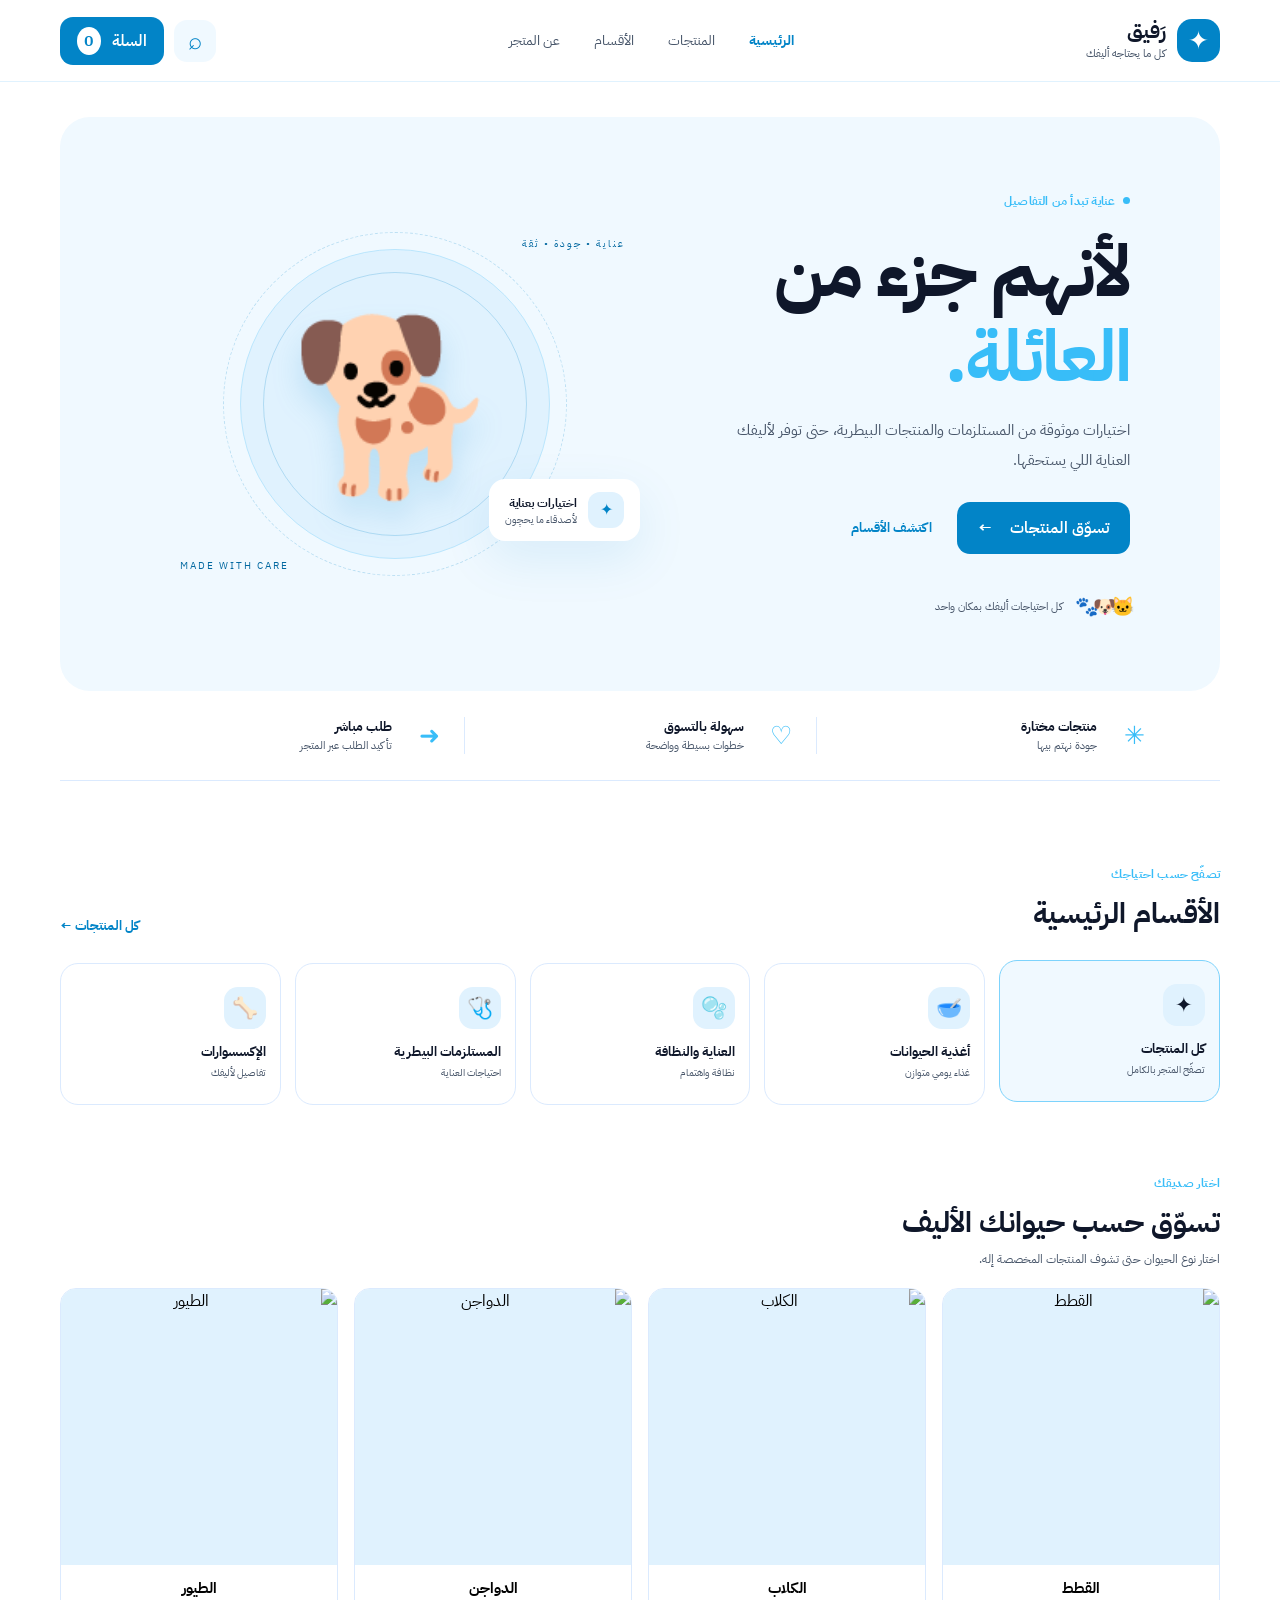
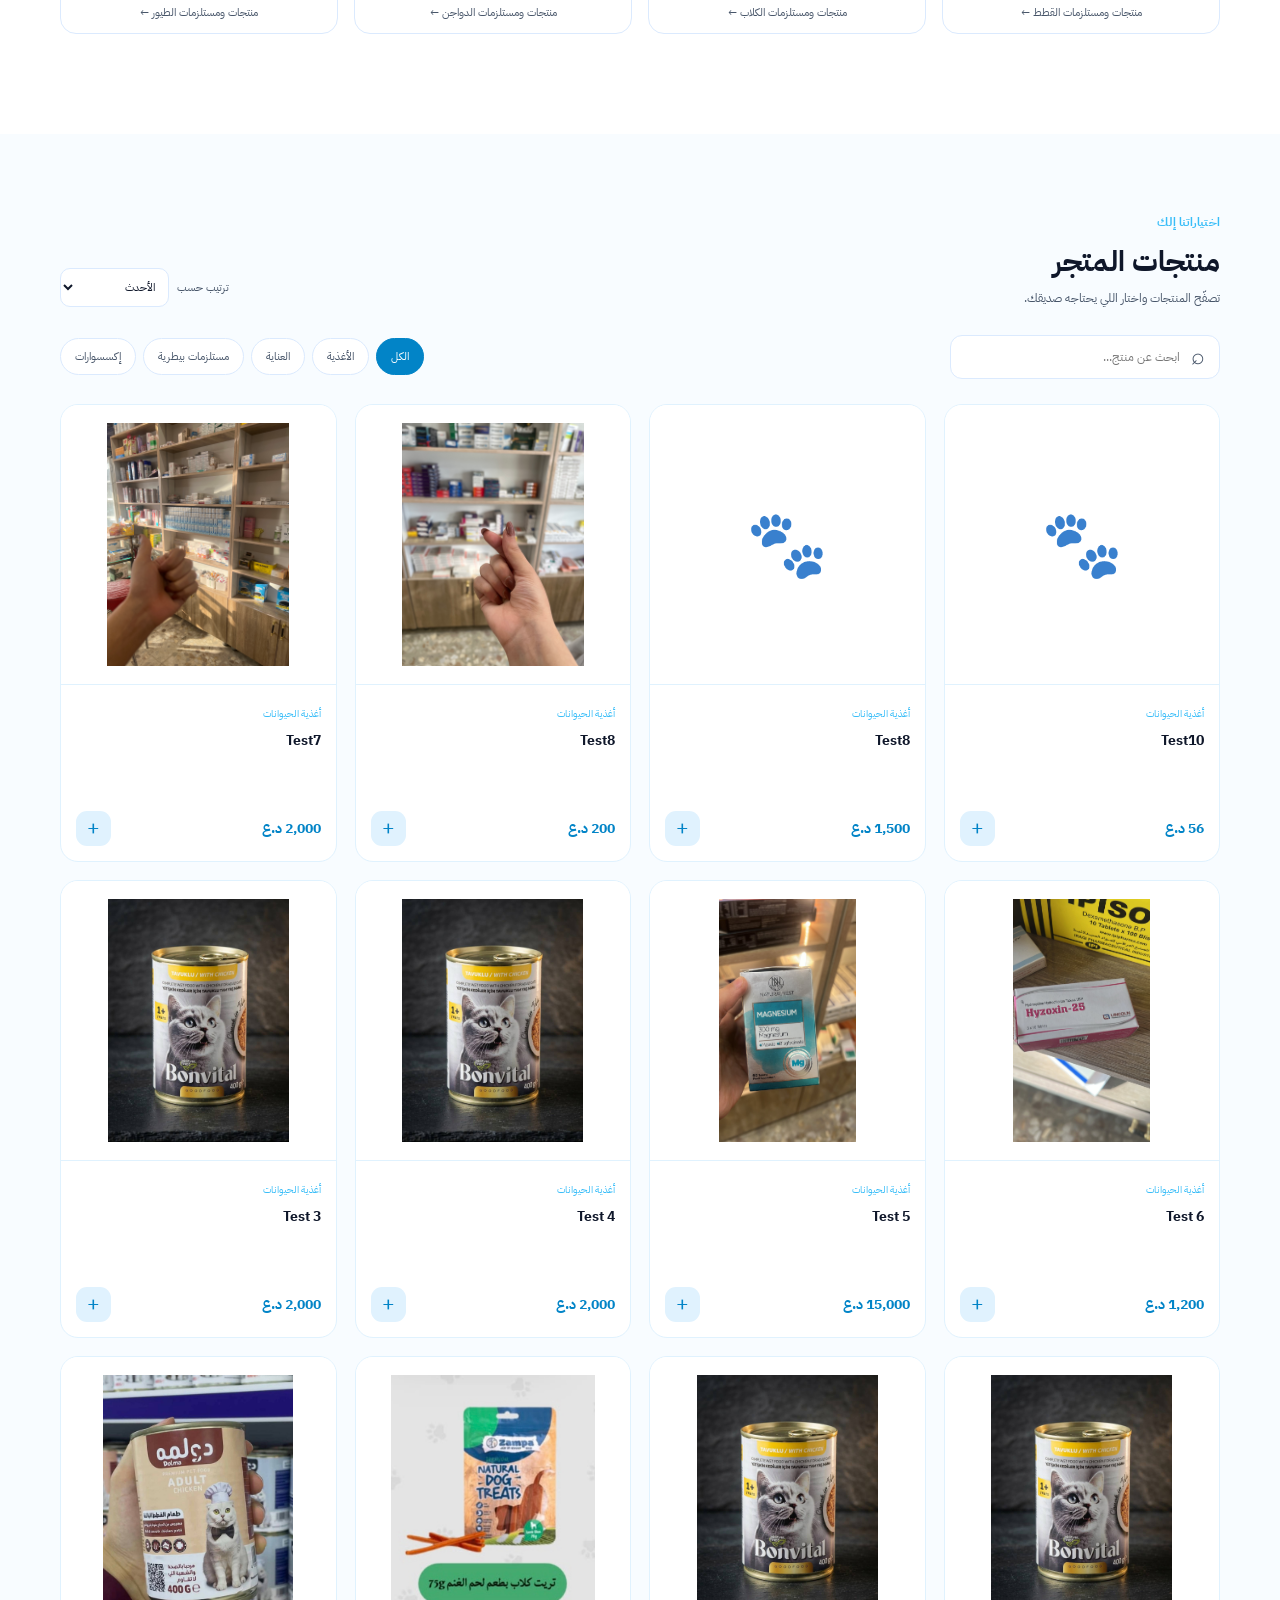
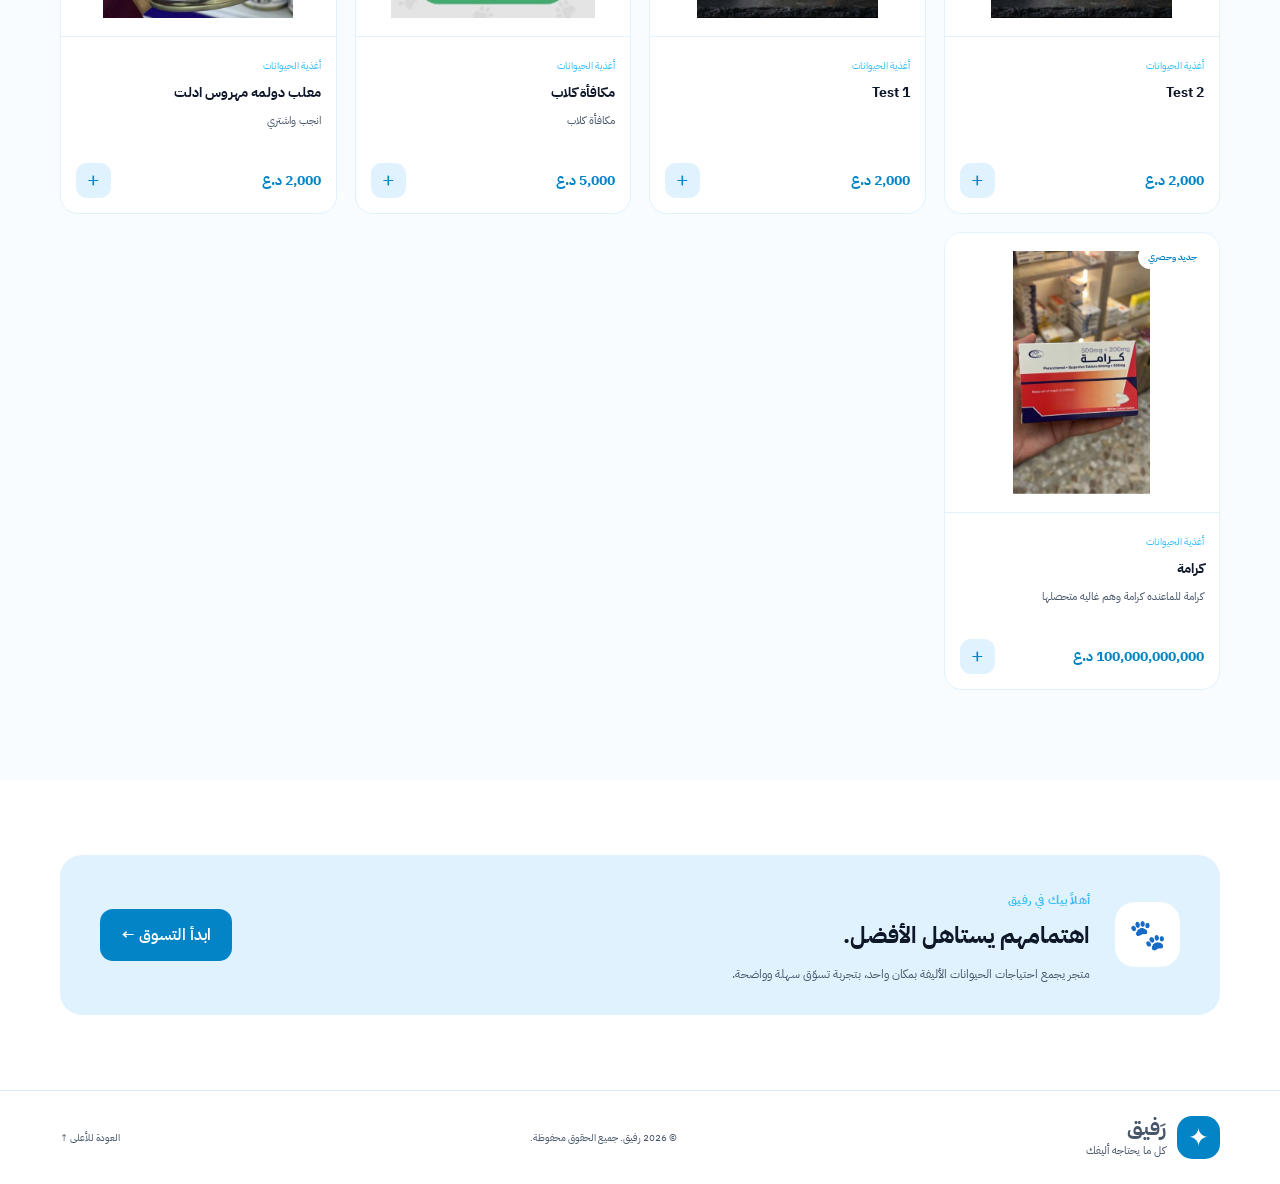
==== commit dd98d594: "Refactor index.html to improve structure and content" ====
--- a/index.html
+++ b/index.html
@@ -1,615 +1,103 @@
+
 <!doctype html>
-
 <html lang="ar" dir="rtl">
-
 <head>
-
-  <meta charset="UTF-8">
-
-  <meta name="viewport" content="width=device-width, initial-scale=1, viewport-fit=cover">
-
-  <meta name="theme-color" content="#f5f7f2">
-
-  <meta name="description" content="متجر المستلزمات والمنتجات البيطرية">
-
-  <title>رفيق | متجر بيطري</title>
-
-  <link rel="stylesheet" href="styles.css">
-
-  <link rel="preconnect" href="https://fonts.googleapis.com">
-
-  <link rel="preconnect" href="https://fonts.gstatic.com" crossorigin>
-
-  <link href="https://fonts.googleapis.com/css2?family=IBM+Plex+Sans+Arabic:wght@400;500;600;700&display=swap" rel="stylesheet">
-
+<meta charset="UTF-8">
+<meta name="viewport" content="width=device-width, initial-scale=1, viewport-fit=cover">
+<meta name="theme-color" content="#f5f7f2">
+<meta name="description" content="متجر المستلزمات والمنتجات البيطرية">
+<title>رفيق | متجر بيطري</title>
+<link rel="stylesheet" href="styles.css">
+<link rel="preconnect" href="https://fonts.googleapis.com">
+<link rel="preconnect" href="https://fonts.gstatic.com" crossorigin>
+<link href="https://fonts.googleapis.com/css2?family=IBM+Plex+Sans+Arabic:wght@400;500;600;700&display=swap" rel="stylesheet">
 </head>
-
 <body>
-
 <header class="topbar">
-
-  <a class="brand" href="#home">
-
-    <span class="brand-mark">✦</span>
-
-    <span>
-
-      <b>رَفيق</b>
-
-      <small>كل ما يحتاجه أليفك</small>
-
-    </span>
-
-  </a>
-
-  <nav class="desktop-nav">
-
-    <a href="#home" class="active">الرئيسية</a>
-
-    <a href="#products">المنتجات</a>
-
-    <a href="#categories">الأقسام</a>
-
-    <a href="#about">عن المتجر</a>
-
-  </nav>
-
-  <div class="top-actions">
-
-    <button class="icon-btn search-toggle" aria-label="بحث">⌕</button>
-
-    <button class="cart-btn" id="openCart">السلة <span id="cartCount">0</span></button>
-
-    <button class="menu-toggle" id="menuToggle" aria-label="القائمة">☰</button>
-
-  </div>
-
+<a class="brand" href="#home"><span class="brand-mark">✦</span><span><b>رَفيق</b><small>كل ما يحتاجه أليفك</small></span></a>
+<nav class="desktop-nav"><a href="#home" class="active">الرئيسية</a><a href="#products">المنتجات</a><a href="#categories">الأقسام</a><a href="#about">عن المتجر</a></nav>
+<div class="top-actions"><button class="icon-btn search-toggle" aria-label="بحث">⌕</button><button class="cart-btn" id="openCart">السلة <span id="cartCount">0</span></button><button class="menu-toggle" id="menuToggle" aria-label="القائمة">☰</button></div>
 </header>
-
 <main id="home">
-
-  <!-- الواجهة الرئيسية -->
-
-  <section class="hero wrap">
-
-    <div class="hero-copy">
-
-      <span class="eyebrow"><i></i> عناية تبدأ من التفاصيل</span>
-
-      <h1>لأنهم جزء من<br><em>العائلة.</em></h1>
-
-      <p>اختيارات موثوقة من المستلزمات والمنتجات البيطرية، حتى توفر لأليفك العناية اللي يستحقها.</p>
-
-      <div class="hero-actions">
-
-        <a class="primary-btn" href="#products">تسوّق المنتجات <span>←</span></a>
-
-        <a class="text-link" href="#categories">اكتشف الأقسام</a>
-
-      </div>
-
-      <div class="hero-note">
-
-        <span class="avatar-stack">🐾 🐶 🐱</span>
-
-        <span>كل احتياجات أليفك بمكان واحد</span>
-
-      </div>
-
-    </div>
-
-    <div class="hero-art">
-
-      <div class="art-orbit"></div>
-
-      <div class="art-label label-top">عناية • جودة • ثقة</div>
-
-      <div class="pet-emoji">🐕</div>
-
-      <div class="floating-card">
-
-        <span>✦</span>
-
-        <div>
-
-          <b>اختيارات بعناية</b>
-
-          <small>لأصدقاء ما يحچون</small>
-
-        </div>
-
-      </div>
-
-      <div class="art-label label-bottom">MADE WITH CARE</div>
-
-    </div>
-
-  </section>
-
-  <!-- مميزات المتجر -->
-
-  <section class="trust-strip wrap">
-
-    <div>
-
-      <span>✳</span>
-
-      <b>منتجات مختارة</b>
-
-      <small>جودة نهتم بيها</small>
-
-    </div>
-
-    <div>
-
-      <span>♡</span>
-
-      <b>سهولة بالتسوق</b>
-
-      <small>خطوات بسيطة وواضحة</small>
-
-    </div>
-
-    <div>
-
-      <span>➜</span>
-
-      <b>طلب مباشر</b>
-
-      <small>تأكيد الطلب عبر المتجر</small>
-
-    </div>
-
-  </section>
-
-  <!-- الأقسام الرئيسية الحالية -->
-
-  <section class="section wrap" id="categories">
-
-    <div class="section-head">
-
-      <div>
-
-        <span class="eyebrow">تصفّح حسب احتياجك</span>
-
-        <h2>الأقسام الرئيسية</h2>
-
-      </div>
-
-      <a href="#products" class="text-link">كل المنتجات ←</a>
-
-    </div>
-
-    <div class="category-grid" id="categoryGrid">
-
-      <button class="category-card selected" data-category="الكل">
-
-        <span class="category-icon">✦</span>
-
-        <b>كل المنتجات</b>
-
-        <small>تصفّح المتجر بالكامل</small>
-
-      </button>
-
-      <button class="category-card" data-category="أغذية الحيوانات">
-
-        <span class="category-icon">🥣</span>
-
-        <b>أغذية الحيوانات</b>
-
-        <small>غذاء يومي متوازن</small>
-
-      </button>
-
-      <button class="category-card" data-category="العناية والنظافة">
-
-        <span class="category-icon">🫧</span>
-
-        <b>العناية والنظافة</b>
-
-        <small>نظافة واهتمام</small>
-
-      </button>
-
-      <button class="category-card" data-category="المستلزمات البيطرية">
-
-        <span class="category-icon">🩺</span>
-
-        <b>المستلزمات البيطرية</b>
-
-        <small>احتياجات العناية</small>
-
-      </button>
-
-      <button class="category-card" data-category="الإكسسوارات">
-
-        <span class="category-icon">🦴</span>
-
-        <b>الإكسسوارات</b>
-
-        <small>تفاصيل لأليفك</small>
-
-      </button>
-
-    </div>
-
-  </section>
-
-  <!-- القسم الجديد: التسوق حسب نوع الحيوان -->
-
-  <section class="section wrap" id="animals">
-
-    <div class="section-head">
-
-      <div>
-
-        <span class="eyebrow">اختار صديقك</span>
-
-        <h2>تسوّق حسب حيوانك الأليف</h2>
-
-        <p class="section-sub">اختار نوع الحيوان حتى تشوف المنتجات المخصصة إله.</p>
-
-      </div>
-
-    </div>
-
-    <div class="animal-grid">
-
-      <button class="animal-card" type="button" data-animal="cats">
-
-        <div class="animal-image">
-
-          <img
-
-            src="https://images.unsplash.com/photo-1573865526739-10659fec78a5?w=700&auto=format&fit=crop"
-
-            alt="قط"
-
-            loading="lazy"
-
-          >
-
-        </div>
-
-        <div class="animal-info">
-
-          <b>القطط</b>
-
-          <span>منتجات ومستلزمات القطط ←</span>
-
-        </div>
-
-      </button>
-
-      <button class="animal-card" type="button" data-animal="dogs">
-
-        <div class="animal-image">
-
-          <img
-
-            src="https://images.unsplash.com/photo-1552053831-71594a27632d?w=700&auto=format&fit=crop"
-
-            alt="كلب"
-
-            loading="lazy"
-
-          >
-
-        </div>
-
-        <div class="animal-info">
-
-          <b>الكلاب</b>
-
-          <span>منتجات ومستلزمات الكلاب ←</span>
-
-        </div>
-
-      </button>
-
-      <button class="animal-card" type="button" data-animal="poultry">
-
-        <div class="animal-image">
-
-          <img
-
-            src="https://images.unsplash.com/photo-1548550023-2bdb3c5beed7?w=700&auto=format&fit=crop"
-
-            alt="دجاجة"
-
-            loading="lazy"
-
-          >
-
-        </div>
-
-        <div class="animal-info">
-
-          <b>الدواجن</b>
-
-          <span>منتجات ومستلزمات الدواجن ←</span>
-
-        </div>
-
-      </button>
-
-      <button class="animal-card" type="button" data-animal="birds">
-
-        <div class="animal-image">
-
-          <img
-
-            src="https://images.unsplash.com/photo-1552728089-57bdde30beb3?w=700&auto=format&fit=crop"
-
-            alt="طيور"
-
-            loading="lazy"
-
-          >
-
-        </div>
-
-        <div class="animal-info">
-
-          <b>الطيور</b>
-
-          <span>منتجات ومستلزمات الطيور ←</span>
-
-        </div>
-
-      </button>
-
-    </div>
-
-  </section>
-
-  <!-- المنتجات -->
-
-  <section class="section products-section" id="products">
-
-    <div class="wrap">
-
-      <div class="section-head">
-
-        <div>
-
-          <span class="eyebrow">اختياراتنا إلك</span>
-
-          <h2>منتجات المتجر</h2>
-
-          <p class="section-sub">تصفّح المنتجات واختار اللي يحتاجه صديقك.</p>
-
-        </div>
-
-        <label class="sort-wrap">
-
-          ترتيب حسب
-
-          <select id="sortSelect">
-
-            <option value="default">الأحدث</option>
-
-            <option value="low">السعر: الأقل أولاً</option>
-
-            <option value="high">السعر: الأعلى أولاً</option>
-
-          </select>
-
-        </label>
-
-      </div>
-
-      <div class="toolbar">
-
-        <label class="search-box">
-
-          <span>⌕</span>
-
-          <input id="searchInput" placeholder="ابحث عن منتج..." type="search">
-
-        </label>
-
-        <div class="filter-pills" id="filterPills">
-
-          <button class="pill active" data-category="الكل">الكل</button>
-
-          <button class="pill" data-category="أغذية الحيوانات">الأغذية</button>
-
-          <button class="pill" data-category="العناية والنظافة">العناية</button>
-
-          <button class="pill" data-category="المستلزمات البيطرية">مستلزمات بيطرية</button>
-
-          <button class="pill" data-category="الإكسسوارات">إكسسوارات</button>
-
-        </div>
-
-      </div>
-
-      <div class="product-grid" id="productGrid"></div>
-
-      <div class="empty-state hidden" id="emptyState">
-
-        ما لقينا منتجات تطابق بحثك حالياً.
-
-      </div>
-
-    </div>
-
-  </section>
-
-  <!-- عن المتجر -->
-
-  <section class="about-band wrap" id="about">
-
-    <div class="about-icon">🐾</div>
-
-    <div>
-
-      <span class="eyebrow">أهلاً بيك في رفيق</span>
-
-      <h2>اهتمامهم يستاهل الأفضل.</h2>
-
-      <p>متجر يجمع احتياجات الحيوانات الأليفة بمكان واحد، بتجربة تسوّق سهلة وواضحة.</p>
-
-    </div>
-
-    <a class="primary-btn" href="#products">ابدأ التسوق ←</a>
-
-  </section>
-
+<section class="hero wrap">
+<div class="hero-copy">
+<span class="eyebrow"><i></i> عناية تبدأ من التفاصيل</span>
+<h1>لأنهم جزء من<br><em>العائلة.</em></h1>
+<p>اختيارات موثوقة من المستلزمات والمنتجات البيطرية، حتى توفر لأليفك العناية اللي يستحقها.</p>
+<div class="hero-actions"><a class="primary-btn" href="#products">تسوّق المنتجات <span>←</span></a><a class="text-link" href="#categories">اكتشف الأقسام</a></div>
+<div class="hero-note"><span class="avatar-stack">🐾 🐶 🐱</span><span>كل احتياجات أليفك بمكان واحد</span></div>
+</div>
+<div class="hero-art">
+<div class="art-orbit"></div><div class="art-label label-top">عناية • جودة • ثقة</div><div class="pet-emoji">🐕</div>
+<div class="floating-card"><span>✦</span><div><b>اختيارات بعناية</b><small>لأصدقاء ما يحچون</small></div></div>
+<div class="art-label label-bottom">MADE WITH CARE</div>
+</div>
+</section>
+<section class="trust-strip wrap">
+<div><span>✳</span><b>منتجات مختارة</b><small>جودة نهتم بيها</small></div>
+<div><span>♡</span><b>سهولة بالتسوق</b><small>خطوات بسيطة وواضحة</small></div>
+<div><span>➜</span><b>طلب مباشر</b><small>تأكيد الطلب عبر المتجر</small></div>
+</section>
+<section class="section wrap" id="categories">
+<div class="section-head"><div><span class="eyebrow">تصفّح حسب احتياجك</span><h2>الأقسام الرئيسية</h2></div><a href="#products" class="text-link">كل المنتجات ←</a></div>
+<div class="category-grid" id="categoryGrid">
+<button class="category-card selected" data-category="الكل"><span class="category-icon">✦</span><b>كل المنتجات</b><small>تصفّح المتجر بالكامل</small></button>
+<button class="category-card" data-category="أغذية الحيوانات"><span class="category-icon">🥣</span><b>أغذية الحيوانات</b><small>غذاء يومي متوازن</small></button>
+<button class="category-card" data-category="العناية والنظافة"><span class="category-icon">🫧</span><b>العناية والنظافة</b><small>نظافة واهتمام</small></button>
+<button class="category-card" data-category="المستلزمات البيطرية"><span class="category-icon">🩺</span><b>المستلزمات البيطرية</b><small>احتياجات العناية</small></button>
+<button class="category-card" data-category="الإكسسوارات"><span class="category-icon">🦴</span><b>الإكسسوارات</b><small>تفاصيل لأليفك</small></button>
+</div>
+</section>
+<section class="section wrap" id="animals">
+<div class="section-head"><div><span class="eyebrow">اختار صديقك</span><h2>تسوّق حسب حيوانك الأليف</h2><p class="section-sub">اختار نوع الحيوان حتى تشوف المنتجات المخصصة إله.</p></div></div>
+<div class="animal-grid">
+<button class="animal-card" type="button" data-animal="cats"><div class="animal-image"><img src="assets/animals/cats.png" alt="القطط" loading="lazy"></div><div class="animal-info"><b>القطط</b><span>منتجات ومستلزمات القطط ←</span></div></button>
+<button class="animal-card" type="button" data-animal="dogs"><div class="animal-image"><img src="assets/animals/dogs.png" alt="الكلاب" loading="lazy"></div><div class="animal-info"><b>الكلاب</b><span>منتجات ومستلزمات الكلاب ←</span></div></button>
+<button class="animal-card" type="button" data-animal="poultry"><div class="animal-image"><img src="assets/animals/poultry.png" alt="الدواجن" loading="lazy"></div><div class="animal-info"><b>الدواجن</b><span>منتجات ومستلزمات الدواجن ←</span></div></button>
+<button class="animal-card" type="button" data-animal="birds"><div class="animal-image"><img src="assets/animals/birds.png" alt="الطيور" loading="lazy"></div><div class="animal-info"><b>الطيور</b><span>منتجات ومستلزمات الطيور ←</span></div></button>
+</div>
+</section>
+<section class="section products-section" id="products">
+<div class="wrap">
+<div class="section-head"><div><span class="eyebrow">اختياراتنا إلك</span><h2>منتجات المتجر</h2><p class="section-sub">تصفّح المنتجات واختار اللي يحتاجه صديقك.</p></div>
+<label class="sort-wrap">ترتيب حسب<select id="sortSelect"><option value="default">الأحدث</option><option value="low">السعر: الأقل أولاً</option><option value="high">السعر: الأعلى أولاً</option></select></label>
+</div>
+<div class="toolbar">
+<label class="search-box"><span>⌕</span><input id="searchInput" placeholder="ابحث عن منتج..." type="search"></label>
+<div class="filter-pills" id="filterPills"><button class="pill active" data-category="الكل">الكل</button><button class="pill" data-category="أغذية الحيوانات">الأغذية</button><button class="pill" data-category="العناية والنظافة">العناية</button><button class="pill" data-category="المستلزمات البيطرية">مستلزمات بيطرية</button><button class="pill" data-category="الإكسسوارات">إكسسوارات</button></div>
+</div>
+<div class="product-grid" id="productGrid"></div>
+<div class="empty-state hidden" id="emptyState">ما لقينا منتجات تطابق بحثك حالياً.</div>
+</div>
+</section>
+<section class="about-band wrap" id="about">
+<div class="about-icon">🐾</div><div><span class="eyebrow">أهلاً بيك في رفيق</span><h2>اهتمامهم يستاهل الأفضل.</h2><p>متجر يجمع احتياجات الحيوانات الأليفة بمكان واحد، بتجربة تسوّق سهلة وواضحة.</p></div><a class="primary-btn" href="#products">ابدأ التسوق ←</a>
+</section>
 </main>
-
-<!-- التذييل -->
-
-<footer>
-
-  <div class="wrap footer-inner">
-
-    <a class="brand" href="#home">
-
-      <span class="brand-mark">✦</span>
-
-      <span>
-
-        <b>رَفيق</b>
-
-        <small>كل ما يحتاجه أليفك</small>
-
-      </span>
-
-    </a>
-
-    <span>© <span id="year"></span> رفيق. جميع الحقوق محفوظة.</span>
-
-    <a href="#home">العودة للأعلى ↑</a>
-
-  </div>
-
-</footer>
-
-<!-- السلة -->
-
+<footer><div class="wrap footer-inner">
+<a class="brand" href="#home"><span class="brand-mark">✦</span><span><b>رَفيق</b><small>كل ما يحتاجه أليفك</small></span></a>
+<span>© <span id="year"></span> رفيق. جميع الحقوق محفوظة.</span><a href="#home">العودة للأعلى ↑</a>
+</div></footer>
 <div class="overlay" id="overlay"></div>
-
 <aside class="cart-drawer" id="cartDrawer" aria-label="سلة المشتريات">
-
-  <div class="drawer-head">
-
-    <div>
-
-      <span class="eyebrow">قائمة مشترياتك</span>
-
-      <h3>سلة التسوق</h3>
-
-    </div>
-
-    <button class="close-btn" id="closeCart" aria-label="إغلاق">×</button>
-
-  </div>
-
-  <div class="cart-items" id="cartItems"></div>
-
-  <div class="cart-bottom">
-
-    <div class="total-line">
-
-      <span>المجموع</span>
-
-      <b id="cartTotal">0 د.ع</b>
-
-    </div>
-
-    <button class="primary-btn checkout-btn" id="checkoutBtn">
-
-      إكمال الطلب ←
-
-    </button>
-
-    <small>سيتم تأكيد تفاصيل الطلب قبل الإرسال.</small>
-
-  </div>
-
+<div class="drawer-head"><div><span class="eyebrow">قائمة مشترياتك</span><h3>سلة التسوق</h3></div><button class="close-btn" id="closeCart" aria-label="إغلاق">×</button></div>
+<div class="cart-items" id="cartItems"></div>
+<div class="cart-bottom"><div class="total-line"><span>المجموع</span><b id="cartTotal">0 د.ع</b></div><button class="primary-btn checkout-btn" id="checkoutBtn">إكمال الطلب ←</button><small>سيتم تأكيد تفاصيل الطلب قبل الإرسال.</small></div>
 </aside>
-
-<!-- نافذة إكمال الطلب -->
-
 <div class="modal-backdrop hidden" id="checkoutModal">
-
-  <form class="checkout-modal" id="checkoutForm">
-
-    <button type="button" class="close-btn modal-close" id="closeCheckout">×</button>
-
-    <span class="eyebrow">خطوة أخيرة</span>
-
-    <h3>معلومات التوصيل</h3>
-
-    <p>اكتب معلوماتك حتى نكدر نتواصل وياك لتأكيد الطلب.</p>
-
-    <label>
-
-      الاسم الكامل
-
-      <input required name="name" placeholder="اسمك الكامل">
-
-    </label>
-
-    <label>
-
-      رقم الهاتف
-
-      <input required name="phone" type="tel" placeholder="07xxxxxxxxx">
-
-    </label>
-
-    <label>
-
-      المحافظة / المنطقة
-
-      <input required name="address" placeholder="المحافظة والمنطقة">
-
-    </label>
-
-    <label>
-
-      ملاحظات إضافية
-
-      <textarea name="notes" rows="2" placeholder="تفاصيل إضافية (اختياري)"></textarea>
-
-    </label>
-
-    <button class="primary-btn" type="submit">
-
-      إرسال الطلب عبر المتجر ←
-
-    </button>
-
-    <small class="demo-note">
-
-      يُرسل الطلب مباشرة إلى بوت التليگرام، ويتأكد صاحب المتجر من وصول الرسالة.
-
-    </small>
-
-  </form>
-
+<form class="checkout-modal" id="checkoutForm">
+<button type="button" class="close-btn modal-close" id="closeCheckout">×</button>
+<span class="eyebrow">خطوة أخيرة</span><h3>معلومات التوصيل</h3><p>اكتب معلوماتك حتى نكدر نتواصل وياك لتأكيد الطلب.</p>
+<label>الاسم الكامل<input required name="name" placeholder="اسمك الكامل"></label>
+<label>رقم الهاتف<input required name="phone" type="tel" placeholder="07xxxxxxxxx"></label>
+<label>المحافظة / المنطقة<input required name="address" placeholder="المحافظة والمنطقة"></label>
+<label>ملاحظات إضافية<textarea name="notes" rows="2" placeholder="تفاصيل إضافية (اختياري)"></textarea></label>
+<button class="primary-btn" type="submit">إرسال الطلب عبر المتجر ←</button>
+<small class="demo-note">يُرسل الطلب مباشرة إلى بوت التليگرام، ويتأكد صاحب المتجر من وصول الرسالة.</small>
+</form>
 </div>
-
 <script src="telegram-config.js"></script>
-
 <script src="app.js"></script>
-
-<script>
-
-  if ('scrollRestoration' in history) {
-
-    history.scrollRestoration = 'manual';
-
-  }
-
-  window.scrollTo(0, 0);
-
-</script>
-
+<script>if('scrollRestoration' in history)history.scrollRestoration='manual';window.scrollTo(0,0);</script>
 </body>
-
 </html>
--- a/styles.css
+++ b/styles.css
@@ -1,221 +1,30 @@
+
 
 :root{--green:#0284C7;--green2:#38BDF8;--mint:#E0F2FE;--cream:#F0F9FF;--ink:#0F172A;--muted:#475569;--line:#dbeafe;--white:#fff;--gold:#0284C7;--shadow:0 18px 50px rgba(2,132,199,.10)}
-*{box-sizing:border-box}
-html{scroll-behavior:smooth}
-body{margin:0;background:#fff;color:var(--ink);font-family:'IBM Plex Sans Arabic',sans-serif}
-a{color:inherit;text-decoration:none}
-button,input,select,textarea{font:inherit}
-.wrap{width:min(1160px,calc(100% - 48px));margin-inline:auto}
-.topbar{height:82px;display:flex;align-items:center;justify-content:space-between;padding:0 max(24px,calc((100vw - 1160px)/2));background:rgba(255,255,255,.94);border-bottom:1px solid #e0f2fe;position:sticky;top:0;z-index:20;backdrop-filter:blur(14px)}
-.brand{display:flex;align-items:center;gap:11px}
-.brand-mark{width:43px;height:43px;border-radius:15px;background:var(--green);color:#fff;display:grid;place-items:center;font-size:25px}
-.brand b{display:block;font-size:21px;line-height:1.2}
-.brand small{display:block;color:var(--muted);font-size:11px}
-.desktop-nav{display:flex;gap:34px;color:var(--muted);font-size:14px}
-.desktop-nav a.active,.desktop-nav a:hover{color:var(--green);font-weight:700}
-.top-actions{display:flex;align-items:center;gap:10px}
-.icon-btn,.menu-toggle{border:0;background:var(--cream);width:42px;height:42px;border-radius:13px;font-size:24px;color:var(--green);cursor:pointer}
-.cart-btn{background:var(--green);color:white;border:0;border-radius:13px;padding:12px 17px;cursor:pointer;font-weight:600}
-.cart-btn span{background:#fff;color:var(--green);border-radius:50%;padding:2px 7px;margin-right:7px}
-.menu-toggle{display:none}
-.hero{min-height:510px;margin-top:35px;border-radius:30px;background:var(--cream);display:grid;grid-template-columns:1fr 1fr;overflow:hidden;padding:70px 7%;align-items:center}
-.hero-copy{max-width:490px}
-.eyebrow{color:var(--green2);font-size:12px;font-weight:700;letter-spacing:.2px;display:inline-flex;align-items:center;gap:8px}
-.eyebrow i{width:7px;height:7px;border-radius:50%;background:var(--green2)}
-.hero h1{font-size:clamp(46px,6vw,72px);line-height:1.18;margin:19px 0 13px;letter-spacing:-2px}
-.hero h1 em{font-style:normal;color:var(--green2)}
-.hero-copy>p{color:var(--muted);line-height:2;font-size:15px;max-width:430px}
-.hero-actions{display:flex;align-items:center;gap:25px;margin-top:27px}
-.primary-btn{border:0;background:var(--green);color:#fff;border-radius:13px;padding:14px 21px;display:inline-flex;align-items:center;justify-content:center;gap:18px;font-weight:600;cursor:pointer;transition:.2s}
-.primary-btn:hover{background:#0369A1;transform:translateY(-2px)}
-.text-link{font-size:13px;color:var(--green);font-weight:700}
-.hero-note{display:flex;align-items:center;gap:12px;color:var(--muted);font-size:11px;margin-top:38px}
-.avatar-stack{font-size:19px;letter-spacing:-5px;direction:ltr}
-.hero-art{height:365px;position:relative;display:grid;place-items:center}
-.art-orbit{width:310px;height:310px;border-radius:50%;background:#E0F2FE;border:1px solid #BAE6FD;position:absolute}
-.art-orbit:before,.art-orbit:after{content:'';position:absolute;border:1px solid rgba(2,132,199,.22);border-radius:50%;inset:22px}
-.art-orbit:after{inset:-18px;border-style:dashed}
-.pet-emoji{position:relative;font-size:170px;filter:drop-shadow(0 18px 15px rgba(2,132,199,.16));transform:translateY(5px)}
-.art-label{position:absolute;font-size:10px;letter-spacing:2px;color:#0369A1}
-.label-top{top:15px;right:15px}
-.label-bottom{bottom:13px;left:30px}
-.floating-card{position:absolute;bottom:45px;right:0;background:white;box-shadow:var(--shadow);padding:13px 16px;border-radius:16px;display:flex;gap:11px;align-items:center}
-.floating-card>span{width:36px;height:36px;border-radius:12px;background:var(--mint);color:var(--green);display:grid;place-items:center}
-.floating-card b,.floating-card small{display:block}
-.floating-card b{font-size:12px}
-.floating-card small{font-size:10px;color:var(--muted)}
-.trust-strip{display:grid;grid-template-columns:repeat(3,1fr);padding:26px 4%;border-bottom:1px solid var(--line)}
-.trust-strip>div{display:grid;grid-template-columns:38px 1fr;column-gap:10px;align-items:center;border-left:1px solid var(--line);padding-inline:24px}
-.trust-strip>div:last-child{border:0}
-.trust-strip span{grid-row:span 2;color:var(--green2);font-size:25px}
-.trust-strip b{font-size:13px}
-.trust-strip small{font-size:11px;color:var(--muted)}
-.section{padding-top:80px;padding-bottom:20px}
-.section-head{display:flex;align-items:end;justify-content:space-between;margin-bottom:28px}
-.section-head h2,.about-band h2{font-size:29px;margin:7px 0 0}
-.category-grid{display:grid;grid-template-columns:repeat(5,1fr);gap:14px}
-.category-card{border:1px solid var(--line);background:#fff;border-radius:18px;padding:20px 14px;text-align:right;cursor:pointer;transition:.2s;min-height:142px;color:var(--ink)}
-.category-card:hover,.category-card.selected{border-color:#7DD3FC;background:#F0F9FF;transform:translateY(-3px)}
-.category-icon{width:42px;height:42px;border-radius:14px;background:var(--mint);display:grid;place-items:center;font-size:21px;margin-bottom:13px}
-.category-card b,.category-card small{display:block}
-.category-card b{font-size:13px}
-.category-card small{font-size:10px;color:var(--muted);margin-top:4px}
-.products-section{background:#F8FCFF;margin-top:70px;padding:75px 0 90px}
-.section-sub{font-size:12px;color:var(--muted);margin:6px 0 0}
-.sort-wrap{font-size:11px;color:var(--muted);display:flex;align-items:center;gap:8px}
-.sort-wrap select{border:1px solid var(--line);background:white;border-radius:10px;padding:9px;color:var(--ink);font-size:11px}
-.toolbar{display:flex;justify-content:space-between;gap:20px;align-items:center;margin-bottom:25px}
-.search-box{background:white;border:1px solid var(--line);border-radius:12px;padding:0 14px;display:flex;align-items:center;gap:9px;width:270px;height:44px;color:var(--muted)}
-.search-box span{font-size:23px}
-.search-box input{border:0;outline:0;width:100%;font-size:12px}
-.filter-pills{display:flex;gap:7px;flex-wrap:wrap}
-.pill{border:1px solid var(--line);background:white;color:var(--muted);padding:9px 14px;border-radius:30px;font-size:11px;cursor:pointer}
-.pill.active,.pill:hover{background:var(--green);border-color:var(--green);color:white}
-.product-grid{display:grid;grid-template-columns:repeat(4,1fr);gap:18px}
-.product-card{background:white;border:1px solid #e0f2fe;border-radius:18px;overflow:hidden;transition:.2s}
-.product-card:hover{transform:translateY(-4px);box-shadow:var(--shadow)}
+*{box-sizing:border-box}html{scroll-behavior:smooth}body{margin:0;background:#fff;color:var(--ink);font-family:'IBM Plex Sans Arabic',sans-serif}a{color:inherit;text-decoration:none}button,input,select,textarea{font:inherit}.wrap{width:min(1160px,calc(100% - 48px));margin-inline:auto}
+.topbar{height:82px;display:flex;align-items:center;justify-content:space-between;padding:0 max(24px,calc((100vw - 1160px)/2));background:rgba(255,255,255,.94);border-bottom:1px solid #e0f2fe;position:sticky;top:0;z-index:20;backdrop-filter:blur(14px)}.brand{display:flex;align-items:center;gap:11px}.brand-mark{width:43px;height:43px;border-radius:15px;background:var(--green);color:#fff;display:grid;place-items:center;font-size:25px}.brand b{display:block;font-size:21px;line-height:1.2}.brand small{display:block;color:var(--muted);font-size:11px}.desktop-nav{display:flex;gap:34px;color:var(--muted);font-size:14px}.desktop-nav a.active,.desktop-nav a:hover{color:var(--green);font-weight:700}.top-actions{display:flex;align-items:center;gap:10px}.icon-btn,.menu-toggle{border:0;background:var(--cream);width:42px;height:42px;border-radius:13px;font-size:24px;color:var(--green);cursor:pointer}.cart-btn{background:var(--green);color:white;border:0;border-radius:13px;padding:12px 17px;cursor:pointer;font-weight:600}.cart-btn span{background:#fff;color:var(--green);border-radius:50%;padding:2px 7px;margin-right:7px}.menu-toggle{display:none}
+.hero{min-height:510px;margin-top:35px;border-radius:30px;background:var(--cream);display:grid;grid-template-columns:1fr 1fr;overflow:hidden;padding:70px 7%;align-items:center}.hero-copy{max-width:490px}.eyebrow{color:var(--green2);font-size:12px;font-weight:700;letter-spacing:.2px;display:inline-flex;align-items:center;gap:8px}.eyebrow i{width:7px;height:7px;border-radius:50%;background:var(--green2)}.hero h1{font-size:clamp(46px,6vw,72px);line-height:1.18;margin:19px 0 13px;letter-spacing:-2px}.hero h1 em{font-style:normal;color:var(--green2)}.hero-copy>p{color:var(--muted);line-height:2;font-size:15px;max-width:430px}.hero-actions{display:flex;align-items:center;gap:25px;margin-top:27px}.primary-btn{border:0;background:var(--green);color:#fff;border-radius:13px;padding:14px 21px;display:inline-flex;align-items:center;justify-content:center;gap:18px;font-weight:600;cursor:pointer;transition:.2s}.primary-btn:hover{background:#0369A1;transform:translateY(-2px)}.text-link{font-size:13px;color:var(--green);font-weight:700}.hero-note{display:flex;align-items:center;gap:12px;color:var(--muted);font-size:11px;margin-top:38px}.avatar-stack{font-size:19px;letter-spacing:-5px;direction:ltr}.hero-art{height:365px;position:relative;display:grid;place-items:center}.art-orbit{width:310px;height:310px;border-radius:50%;background:#E0F2FE;border:1px solid #BAE6FD;position:absolute}.art-orbit:before,.art-orbit:after{content:'';position:absolute;border:1px solid rgba(2,132,199,.22);border-radius:50%;inset:22px}.art-orbit:after{inset:-18px;border-style:dashed}.pet-emoji{position:relative;font-size:170px;filter:drop-shadow(0 18px 15px rgba(2,132,199,.16));transform:translateY(5px)}.art-label{position:absolute;font-size:10px;letter-spacing:2px;color:#0369A1}.label-top{top:15px;right:15px}.label-bottom{bottom:13px;left:30px}.floating-card{position:absolute;bottom:45px;right:0;background:white;box-shadow:var(--shadow);padding:13px 16px;border-radius:16px;display:flex;gap:11px;align-items:center}.floating-card>span{width:36px;height:36px;border-radius:12px;background:var(--mint);color:var(--green);display:grid;place-items:center}.floating-card b,.floating-card small{display:block}.floating-card b{font-size:12px}.floating-card small{font-size:10px;color:var(--muted)}
+.trust-strip{display:grid;grid-template-columns:repeat(3,1fr);padding:26px 4%;border-bottom:1px solid var(--line)}.trust-strip>div{display:grid;grid-template-columns:38px 1fr;column-gap:10px;align-items:center;border-left:1px solid var(--line);padding-inline:24px}.trust-strip>div:last-child{border:0}.trust-strip span{grid-row:span 2;color:var(--green2);font-size:25px}.trust-strip b{font-size:13px}.trust-strip small{font-size:11px;color:var(--muted)}
+.section{padding-top:80px;padding-bottom:20px}.section-head{display:flex;align-items:end;justify-content:space-between;margin-bottom:28px}.section-head h2,.about-band h2{font-size:29px;margin:7px 0 0}.category-grid{display:grid;grid-template-columns:repeat(5,1fr);gap:14px}.category-card{border:1px solid var(--line);background:#fff;border-radius:18px;padding:20px 14px;text-align:right;cursor:pointer;transition:.2s;min-height:142px;color:var(--ink)}.category-card:hover,.category-card.selected{border-color:#7DD3FC;background:#F0F9FF;transform:translateY(-3px)}.category-icon{width:42px;height:42px;border-radius:14px;background:var(--mint);display:grid;place-items:center;font-size:21px;margin-bottom:13px}.category-card b,.category-card small{display:block}.category-card b{font-size:13px}.category-card small{font-size:10px;color:var(--muted);margin-top:4px}
+.products-section{background:#F8FCFF;margin-top:70px;padding:75px 0 90px}.section-sub{font-size:12px;color:var(--muted);margin:6px 0 0}.sort-wrap{font-size:11px;color:var(--muted);display:flex;align-items:center;gap:8px}.sort-wrap select{border:1px solid var(--line);background:white;border-radius:10px;padding:9px;color:var(--ink);font-size:11px}.toolbar{display:flex;justify-content:space-between;gap:20px;align-items:center;margin-bottom:25px}.search-box{background:white;border:1px solid var(--line);border-radius:12px;padding:0 14px;display:flex;align-items:center;gap:9px;width:270px;height:44px;color:var(--muted)}.search-box span{font-size:23px}.search-box input{border:0;outline:0;width:100%;font-size:12px}.filter-pills{display:flex;gap:7px;flex-wrap:wrap}.pill{border:1px solid var(--line);background:white;color:var(--muted);padding:9px 14px;border-radius:30px;font-size:11px;cursor:pointer}.pill.active,.pill:hover{background:var(--green);border-color:var(--green);color:white}
+.product-grid{display:grid;grid-template-columns:repeat(4,1fr);gap:18px}.product-card{background:white;border:1px solid #e0f2fe;border-radius:18px;overflow:hidden;transition:.2s}.product-card:hover{transform:translateY(-4px);box-shadow:var(--shadow)}.product-image{width:100%;height:280px;aspect-ratio:auto;background:#fff;border-bottom:1px solid #e0f2fe;display:flex;align-items:center;justify-content:center;position:relative;overflow:hidden;padding:10px}.product-image img{width:100%!important;height:100%!important;object-fit:contain!important;object-position:center center!important;display:block}.product-placeholder{font-size:66px;opacity:.85}.product-tag{position:absolute;top:12px;right:12px;background:#fff;border-radius:20px;padding:5px 10px;font-size:9px;color:var(--green);font-weight:700;z-index:2}.product-info{padding:15px}.product-category{font-size:10px;color:var(--green2)}.product-info h3{font-size:14px;margin:6px 0;min-height:24px}.product-info p{font-size:11px;color:var(--muted);line-height:1.7;margin:0;min-height:37px}.product-bottom{display:flex;align-items:center;justify-content:space-between;margin-top:14px}.price{font-weight:700;font-size:14px;color:var(--green)}.price small{font-size:9px;font-weight:400;color:var(--muted)}.add-btn{border:0;background:var(--mint);color:var(--green);width:35px;height:35px;border-radius:11px;font-size:21px;cursor:pointer}.add-btn:hover{background:var(--green);color:white}.empty-state{text-align:center;padding:50px;color:var(--muted)}.hidden{display:none!important}
+.about-band{margin-top:75px;margin-bottom:75px;padding:32px 40px;background:#E0F2FE;border-radius:22px;display:flex;align-items:center;gap:25px}.about-icon{width:65px;height:65px;background:white;border-radius:20px;display:grid;place-items:center;font-size:30px;flex:none}.about-band h2{font-size:23px}.about-band p{font-size:12px;color:var(--muted);margin-bottom:0}.about-band .primary-btn{margin-right:auto;white-space:nowrap}footer{border-top:1px solid var(--line);padding:25px 0}.footer-inner{display:flex;justify-content:space-between;align-items:center;color:var(--muted);font-size:10px}
+.overlay{position:fixed;inset:0;background:rgba(15,23,42,.38);z-index:29;opacity:0;visibility:hidden;transition:.25s}.overlay.show{opacity:1;visibility:visible}.cart-drawer{position:fixed;z-index:30;top:0;bottom:0;left:0;width:min(420px,100%);background:white;transform:translateX(-105%);transition:.3s;display:flex;flex-direction:column;padding:25px}.cart-drawer.open{transform:translateX(0)}.drawer-head{display:flex;justify-content:space-between;align-items:center;border-bottom:1px solid var(--line);padding-bottom:20px}.drawer-head h3,.checkout-modal h3{margin:5px 0;font-size:23px}.close-btn{border:0;background:var(--cream);width:37px;height:37px;border-radius:11px;font-size:24px;cursor:pointer;color:var(--green)}.cart-items{overflow:auto;flex:1;padding:15px 0}.cart-row{display:flex;align-items:center;gap:12px;padding:12px 0;border-bottom:1px solid var(--line)}.cart-thumb{width:55px;height:55px;background:var(--mint);border-radius:13px;display:grid;place-items:center;font-size:27px}.cart-row-info{flex:1}.cart-row-info b{font-size:12px;display:block}.cart-row-info small{color:var(--muted);font-size:10px}.qty-controls{display:flex;align-items:center;gap:8px}.qty-controls button{border:0;background:var(--cream);width:25px;height:25px;border-radius:7px;cursor:pointer}.cart-bottom{border-top:1px solid var(--line);padding-top:18px}.total-line{display:flex;justify-content:space-between;margin-bottom:17px;font-size:13px}.total-line b{color:var(--green)}.checkout-btn{width:100%}.cart-bottom>small{display:block;text-align:center;color:var(--muted);font-size:10px;margin-top:10px}
+.modal-backdrop{position:fixed;inset:0;background:rgba(15,23,42,.48);z-index:40;display:grid;place-items:center;padding:20px}.checkout-modal{background:white;border-radius:22px;padding:30px;width:min(470px,100%);position:relative;max-height:92vh;overflow:auto}.modal-close{position:absolute;left:20px;top:20px}.checkout-modal>p{font-size:12px;color:var(--muted);margin-bottom:20px}.checkout-modal label{display:block;font-size:11px;font-weight:600;margin:12px 0}.checkout-modal input,.checkout-modal textarea{display:block;width:100%;border:1px solid var(--line);border-radius:10px;padding:12px;margin-top:6px;outline-color:#7DD3FC;font-size:12px;resize:vertical}.checkout-modal .primary-btn{width:100%;margin-top:12px}.demo-note{display:block;color:var(--green);text-align:center;font-size:10px;margin-top:12px}
+@media(min-width:1500px){.wrap{width:min(1280px,calc(100% - 80px))}.hero{min-height:570px}}
+@media(max-width:1024px){.wrap{width:calc(100% - 40px)}.hero{padding:55px 5%;min-height:450px}.hero-art{transform:scale(.88)}.category-grid{grid-template-columns:repeat(3,1fr)}.product-grid{grid-template-columns:repeat(3,1fr)}.desktop-nav{gap:20px}.trust-strip>div{padding-inline:14px}}
+@media(max-width:700px){.topbar{height:70px;padding:0 18px}.desktop-nav{display:none;position:absolute;top:70px;right:0;left:0;background:white;padding:18px 22px;border-bottom:1px solid var(--line);flex-direction:column;gap:17px}.desktop-nav.show{display:flex}.menu-toggle{display:block}.icon-btn{display:none}.cart-btn{padding:10px 12px;font-size:12px}.brand-mark{width:38px;height:38px}.brand b{font-size:18px}.wrap{width:calc(100% - 32px)}.hero{margin-top:16px;min-height:auto;grid-template-columns:1fr;padding:39px 25px 12px;border-radius:22px}.hero h1{font-size:49px;margin-top:14px}.hero-copy>p{font-size:13px}.hero-actions{gap:17px}.hero-art{height:270px;transform:none;margin-top:5px}.art-orbit{width:220px;height:220px}.pet-emoji{font-size:125px}.floating-card{bottom:24px;right:0;padding:9px 12px}.label-top{top:5px}.label-bottom{bottom:4px}.trust-strip{padding:20px 0;gap:4px}.trust-strip>div{padding-inline:7px;grid-template-columns:25px 1fr;column-gap:5px}.trust-strip span{font-size:18px}.trust-strip b{font-size:10px}.trust-strip small{font-size:9px}.section{padding-top:58px}.section-head h2{font-size:23px}.category-grid{grid-template-columns:repeat(2,1fr);gap:9px}.category-card{padding:14px;min-height:125px}.category-card:last-child{grid-column:span 2}.products-section{margin-top:50px;padding:55px 0 65px}.section-head{align-items:flex-start;gap:12px}.sort-wrap{font-size:0;display:block}.sort-wrap select{font-size:10px;max-width:115px}.toolbar{display:block}.search-box{width:100%;margin-bottom:12px}.filter-pills{flex-wrap:nowrap;overflow:auto;padding-bottom:5px}.filter-pills::-webkit-scrollbar{display:none}.pill{white-space:nowrap}.product-grid{grid-template-columns:repeat(2,minmax(0,1fr));gap:10px}.product-image{height:220px}.product-placeholder{font-size:53px}.product-info{padding:11px}.product-info h3{font-size:12px}.product-info p{font-size:10px}.price{font-size:12px}.about-band{margin-top:50px;margin-bottom:50px;padding:23px 18px;gap:13px;flex-wrap:wrap}.about-icon{width:48px;height:48px;font-size:23px}.about-band>div:nth-child(2){flex:1}.about-band h2{font-size:18px}.about-band p{font-size:10px}.about-band .primary-btn{width:100%;margin:8px 0 0}.footer-inner{flex-wrap:wrap;gap:15px}.footer-inner>span{order:3;width:100%}}
+@media(min-width:701px) and (max-width:1100px){.product-grid{grid-template-columns:repeat(3,1fr)}.hero{grid-template-columns:1.1fr .9fr}.hero h1{font-size:58px}}
 
-/* تعديل عرض صور المنتجات حتى تظهر كاملة بدون قص */
-.product-image{
-    width:100%;
-    height:280px;
-    aspect-ratio:auto;
-    background:#ffffff;
-    border-bottom:1px solid #e0f2fe;
-    display:flex;
-    align-items:center;
-    justify-content:center;
-    position:relative;
-    overflow:hidden;
-    padding:10px;
-}
-.product-image img{
-    width:100%!important;
-    height:100%!important;
-    object-fit:contain!important;
-    object-position:center center!important;
-    display:block;
-}
-
-.product-placeholder{font-size:66px;opacity:.85}
-.product-tag{position:absolute;top:12px;right:12px;background:#fff;border-radius:20px;padding:5px 10px;font-size:9px;color:var(--green);font-weight:700;z-index:2}
-.product-info{padding:15px}
-.product-category{font-size:10px;color:var(--green2)}
-.product-info h3{font-size:14px;margin:6px 0;min-height:24px}
-.product-info p{font-size:11px;color:var(--muted);line-height:1.7;margin:0;min-height:37px}
-.product-bottom{display:flex;align-items:center;justify-content:space-between;margin-top:14px}
-.price{font-weight:700;font-size:14px;color:var(--green)}
-.price small{font-size:9px;font-weight:400;color:var(--muted)}
-.add-btn{border:0;background:var(--mint);color:var(--green);width:35px;height:35px;border-radius:11px;font-size:21px;cursor:pointer}
-.add-btn:hover{background:var(--green);color:white}
-.empty-state{text-align:center;padding:50px;color:var(--muted)}
-.hidden{display:none!important}
-.about-band{margin-top:75px;margin-bottom:75px;padding:32px 40px;background:#E0F2FE;border-radius:22px;display:flex;align-items:center;gap:25px}
-.about-icon{width:65px;height:65px;background:white;border-radius:20px;display:grid;place-items:center;font-size:30px;flex:none}
-.about-band h2{font-size:23px}
-.about-band p{font-size:12px;color:var(--muted);margin-bottom:0}
-.about-band .primary-btn{margin-right:auto;white-space:nowrap}
-footer{border-top:1px solid var(--line);padding:25px 0}
-.footer-inner{display:flex;justify-content:space-between;align-items:center;color:var(--muted);font-size:10px}
-.overlay{position:fixed;inset:0;background:rgba(15,23,42,.38);z-index:29;opacity:0;visibility:hidden;transition:.25s}
-.overlay.show{opacity:1;visibility:visible}
-.cart-drawer{position:fixed;z-index:30;top:0;bottom:0;left:0;width:min(420px,100%);background:white;transform:translateX(-105%);transition:.3s;display:flex;flex-direction:column;padding:25px}
-.cart-drawer.open{transform:translateX(0)}
-.drawer-head{display:flex;justify-content:space-between;align-items:center;border-bottom:1px solid var(--line);padding-bottom:20px}
-.drawer-head h3,.checkout-modal h3{margin:5px 0;font-size:23px}
-.close-btn{border:0;background:var(--cream);width:37px;height:37px;border-radius:11px;font-size:24px;cursor:pointer;color:var(--green)}
-.cart-items{overflow:auto;flex:1;padding:15px 0}
-.cart-row{display:flex;align-items:center;gap:12px;padding:12px 0;border-bottom:1px solid var(--line)}
-.cart-thumb{width:55px;height:55px;background:var(--mint);border-radius:13px;display:grid;place-items:center;font-size:27px}
-.cart-row-info{flex:1}
-.cart-row-info b{font-size:12px;display:block}
-.cart-row-info small{color:var(--muted);font-size:10px}
-.qty-controls{display:flex;align-items:center;gap:8px}
-.qty-controls button{border:0;background:var(--cream);width:25px;height:25px;border-radius:7px;cursor:pointer}
-.cart-bottom{border-top:1px solid var(--line);padding-top:18px}
-.total-line{display:flex;justify-content:space-between;margin-bottom:17px;font-size:13px}
-.total-line b{color:var(--green)}
-.checkout-btn{width:100%}
-.cart-bottom>small{display:block;text-align:center;color:var(--muted);font-size:10px;margin-top:10px}
-.modal-backdrop{position:fixed;inset:0;background:rgba(15,23,42,.48);z-index:40;display:grid;place-items:center;padding:20px}
-.checkout-modal{background:white;border-radius:22px;padding:30px;width:min(470px,100%);position:relative;max-height:92vh;overflow:auto}
-.modal-close{position:absolute;left:20px;top:20px}
-.checkout-modal>p{font-size:12px;color:var(--muted);margin-bottom:20px}
-.checkout-modal label{display:block;font-size:11px;font-weight:600;margin:12px 0}
-.checkout-modal input,.checkout-modal textarea{display:block;width:100%;border:1px solid var(--line);border-radius:10px;padding:12px;margin-top:6px;outline-color:#7DD3FC;font-size:12px;resize:vertical}
-.checkout-modal .primary-btn{width:100%;margin-top:12px}
-.demo-note{display:block;color:var(--green);text-align:center;font-size:10px;margin-top:12px}
-
-@media(min-width:1500px){
-.wrap{width:min(1280px,calc(100% - 80px))}
-.hero{min-height:570px}
-}
-@media(max-width:1024px){
-.wrap{width:calc(100% - 40px)}
-.hero{padding:55px 5%;min-height:450px}
-.hero-art{transform:scale(.88)}
-.category-grid{grid-template-columns:repeat(3,1fr)}
-.product-grid{grid-template-columns:repeat(3,1fr)}
-.desktop-nav{gap:20px}
-.trust-strip>div{padding-inline:14px}
-}
-@media(max-width:700px){
-.topbar{height:70px;padding:0 18px}
-.desktop-nav{display:none;position:absolute;top:70px;right:0;left:0;background:white;padding:18px 22px;border-bottom:1px solid var(--line);flex-direction:column;gap:17px}
-.desktop-nav.show{display:flex}
-.menu-toggle{display:block}
-.icon-btn{display:none}
-.cart-btn{padding:10px 12px;font-size:12px}
-.brand-mark{width:38px;height:38px}
-.brand b{font-size:18px}
-.wrap{width:calc(100% - 32px)}
-.hero{margin-top:16px;min-height:auto;grid-template-columns:1fr;padding:39px 25px 12px;border-radius:22px}
-.hero h1{font-size:49px;margin-top:14px}
-.hero-copy>p{font-size:13px}
-.hero-actions{gap:17px}
-.hero-art{height:270px;transform:none;margin-top:5px}
-.art-orbit{width:220px;height:220px}
-.pet-emoji{font-size:125px}
-.floating-card{bottom:24px;right:0;padding:9px 12px}
-.label-top{top:5px}
-.label-bottom{bottom:4px}
-.trust-strip{padding:20px 0;gap:4px}
-.trust-strip>div{padding-inline:7px;grid-template-columns:25px 1fr;column-gap:5px}
-.trust-strip span{font-size:18px}
-.trust-strip b{font-size:10px}
-.trust-strip small{font-size:9px}
-.section{padding-top:58px}
-.section-head h2{font-size:23px}
-.category-grid{grid-template-columns:repeat(2,1fr);gap:9px}
-.category-card{padding:14px;min-height:125px}
-.category-card:last-child{grid-column:span 2}
-.products-section{margin-top:50px;padding:55px 0 65px}
-.section-head{align-items:flex-start;gap:12px}
-.sort-wrap{font-size:0;display:block}
-.sort-wrap select{font-size:10px;max-width:115px}
-.toolbar{display:block}
-.search-box{width:100%;margin-bottom:12px}
-.filter-pills{flex-wrap:nowrap;overflow:auto;padding-bottom:5px}
-.filter-pills::-webkit-scrollbar{display:none}
-.pill{white-space:nowrap}
-.product-grid{grid-template-columns:repeat(2,minmax(0,1fr));gap:10px}
-.product-image{height:220px}
-.product-placeholder{font-size:53px}
-.product-info{padding:11px}
-.product-info h3{font-size:12px}
-.product-info p{font-size:10px}
-.price{font-size:12px}
-.about-band{margin-top:50px;margin-bottom:50px;padding:23px 18px;gap:13px;flex-wrap:wrap}
-.about-icon{width:48px;height:48px;font-size:23px}
-.about-band>div:nth-child(2){flex:1}
-.about-band h2{font-size:18px}
-.about-band p{font-size:10px}
-.about-band .primary-btn{width:100%;margin:8px 0 0}
-.footer-inner{flex-wrap:wrap;gap:15px}
-.footer-inner>span{order:3;width:100%}
-}
-@media(min-width:701px) and (max-width:1100px){
-.product-grid{grid-template-columns:repeat(3,1fr)}
-.hero{grid-template-columns:1.1fr .9fr}
-.hero h1{font-size:58px}
-}
+/* قسم الحيوانات */
+#animals{padding:45px 0 30px;overflow:hidden}
+#animals .section-head{margin-bottom:20px}
+#animals .animal-grid{display:grid!important;grid-template-columns:repeat(4,minmax(0,1fr))!important;gap:16px;width:100%}
+#animals .animal-card{display:block;width:100%;min-width:0;padding:0;overflow:hidden;border:1px solid var(--line);border-radius:16px;background:#fff;cursor:pointer;transition:.2s}
+#animals .animal-card:hover,#animals .animal-card.selected{border-color:var(--green2);box-shadow:var(--shadow);transform:translateY(-3px)}
+#animals .animal-image{width:100%;aspect-ratio:1/1;overflow:hidden;background:var(--mint)}
+#animals .animal-image img{display:block;width:100%;height:100%;object-fit:cover}
+#animals .animal-info{padding:12px 8px;text-align:center}
+#animals .animal-info b{display:block;font-size:15px}
+#animals .animal-info span{display:block;margin-top:5px;color:var(--muted);font-size:11px}
+@media(max-width:700px){#animals{padding:30px 0 20px}#animals .animal-grid{grid-template-columns:repeat(2,minmax(0,1fr))!important;gap:10px}#animals .animal-image{aspect-ratio:1/1}#animals .animal-info{padding:10px 5px}#animals .animal-info b{font-size:14px}#animals .animal-info span{font-size:10px}}
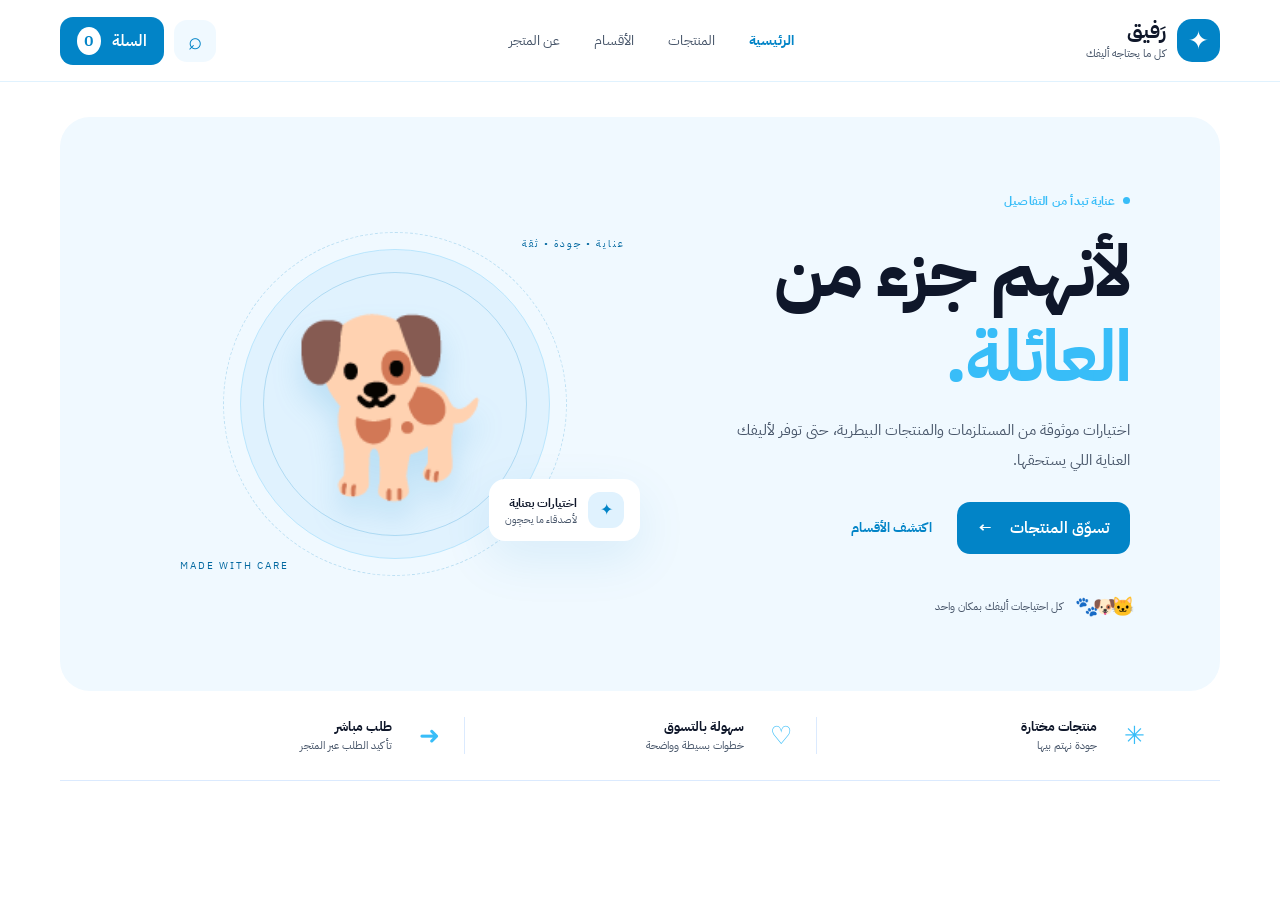
==== commit f28f3666: "Add styles and SVG illustrations for animals Added styles for animal images and cards, and included " ====
--- a/index.html
+++ b/index.html
@@ -1,4 +1,3 @@
-
 <!doctype html>
 <html lang="ar" dir="rtl">
 <head>
@@ -11,6 +10,14 @@
 <link rel="preconnect" href="https://fonts.googleapis.com">
 <link rel="preconnect" href="https://fonts.gstatic.com" crossorigin>
 <link href="https://fonts.googleapis.com/css2?family=IBM+Plex+Sans+Arabic:wght@400;500;600;700&display=swap" rel="stylesheet">
+<style>
+.animal-image{display:flex;align-items:center;justify-content:center;overflow:hidden;background:#edf1e7;min-height:170px}
+.animal-image svg{display:block;width:100%;height:170px;max-width:220px}
+.animal-card{overflow:hidden}
+.animal-info{display:flex;flex-direction:column;gap:5px}
+.animal-info b{font-size:18px}
+.animal-info span{font-size:13px}
+</style>
 </head>
 <body>
 <header class="topbar">
@@ -18,6 +25,7 @@
 <nav class="desktop-nav"><a href="#home" class="active">الرئيسية</a><a href="#products">المنتجات</a><a href="#categories">الأقسام</a><a href="#about">عن المتجر</a></nav>
 <div class="top-actions"><button class="icon-btn search-toggle" aria-label="بحث">⌕</button><button class="cart-btn" id="openCart">السلة <span id="cartCount">0</span></button><button class="menu-toggle" id="menuToggle" aria-label="القائمة">☰</button></div>
 </header>
+
 <main id="home">
 <section class="hero wrap">
 <div class="hero-copy">
@@ -33,11 +41,13 @@
 <div class="art-label label-bottom">MADE WITH CARE</div>
 </div>
 </section>
+
 <section class="trust-strip wrap">
 <div><span>✳</span><b>منتجات مختارة</b><small>جودة نهتم بيها</small></div>
 <div><span>♡</span><b>سهولة بالتسوق</b><small>خطوات بسيطة وواضحة</small></div>
 <div><span>➜</span><b>طلب مباشر</b><small>تأكيد الطلب عبر المتجر</small></div>
 </section>
+
 <section class="section wrap" id="categories">
 <div class="section-head"><div><span class="eyebrow">تصفّح حسب احتياجك</span><h2>الأقسام الرئيسية</h2></div><a href="#products" class="text-link">كل المنتجات ←</a></div>
 <div class="category-grid" id="categoryGrid">
@@ -48,15 +58,100 @@
 <button class="category-card" data-category="الإكسسوارات"><span class="category-icon">🦴</span><b>الإكسسوارات</b><small>تفاصيل لأليفك</small></button>
 </div>
 </section>
+
 <section class="section wrap" id="animals">
 <div class="section-head"><div><span class="eyebrow">اختار صديقك</span><h2>تسوّق حسب حيوانك الأليف</h2><p class="section-sub">اختار نوع الحيوان حتى تشوف المنتجات المخصصة إله.</p></div></div>
+
 <div class="animal-grid">
-<button class="animal-card" type="button" data-animal="cats"><div class="animal-image"><img src="assets/animals/cats.png" alt="القطط" loading="lazy"></div><div class="animal-info"><b>القطط</b><span>منتجات ومستلزمات القطط ←</span></div></button>
-<button class="animal-card" type="button" data-animal="dogs"><div class="animal-image"><img src="assets/animals/dogs.png" alt="الكلاب" loading="lazy"></div><div class="animal-info"><b>الكلاب</b><span>منتجات ومستلزمات الكلاب ←</span></div></button>
-<button class="animal-card" type="button" data-animal="poultry"><div class="animal-image"><img src="assets/animals/poultry.png" alt="الدواجن" loading="lazy"></div><div class="animal-info"><b>الدواجن</b><span>منتجات ومستلزمات الدواجن ←</span></div></button>
-<button class="animal-card" type="button" data-animal="birds"><div class="animal-image"><img src="assets/animals/birds.png" alt="الطيور" loading="lazy"></div><div class="animal-info"><b>الطيور</b><span>منتجات ومستلزمات الطيور ←</span></div></button>
-</div>
-</section>
+
+<button class="animal-card" type="button" data-animal="cats">
+<div class="animal-image">
+<svg viewBox="0 0 220 170" role="img" aria-label="رسم قطة كرتونية">
+<circle cx="110" cy="88" r="70" fill="#dce7d4"/>
+<path d="M54 76 L58 24 L94 53 Q110 45 126 53 L162 24 L166 78 Q180 120 145 143 Q110 165 75 143 Q40 120 54 76Z" fill="#d39b72"/>
+<path d="M64 63 L65 38 L88 57Z M132 57 L155 38 L156 63Z" fill="#efb5a8"/>
+<ellipse cx="86" cy="91" rx="7" ry="10" fill="#34483b"/>
+<ellipse cx="134" cy="91" rx="7" ry="10" fill="#34483b"/>
+<path d="M101 108 Q110 99 119 108 Q110 119 101 108Z" fill="#bd7771"/>
+<path d="M110 117 Q103 129 94 120 M110 117 Q117 129 126 120" fill="none" stroke="#604a40" stroke-width="3" stroke-linecap="round"/>
+<path d="M51 105 L90 109 M50 119 L90 116 M130 109 L169 105 M130 116 L170 119" stroke="#765c4b" stroke-width="2" stroke-linecap="round"/>
+<circle cx="72" cy="110" r="5" fill="#e8b5a1"/><circle cx="148" cy="110" r="5" fill="#e8b5a1"/>
+</svg>
+</div>
+<div class="animal-info"><b>القطط</b><span>منتجات ومستلزمات القطط ←</span></div>
+</button>
+
+<button class="animal-card" type="button" data-animal="dogs">
+<div class="animal-image">
+<svg viewBox="0 0 220 170" role="img" aria-label="رسم كلب كرتوني">
+<circle cx="110" cy="88" r="70" fill="#e9e4d5"/>
+<path d="M65 60 Q35 38 39 91 Q42 133 75 125 L86 70Z" fill="#986d4e"/>
+<path d="M155 60 Q185 38 181 91 Q178 133 145 125 L134 70Z" fill="#986d4e"/>
+<path d="M63 66 Q65 32 110 32 Q155 32 157 66 L151 119 Q144 151 110 151 Q76 151 69 119Z" fill="#d5a77c"/>
+<ellipse cx="87" cy="91" rx="7" ry="9" fill="#34483b"/>
+<ellipse cx="133" cy="91" rx="7" ry="9" fill="#34483b"/>
+<ellipse cx="110" cy="115" rx="25" ry="19" fill="#f5e8d6"/>
+<path d="M99 108 Q110 98 121 108 Q110 122 99 108Z" fill="#453c36"/>
+<path d="M110 121 Q105 134 94 128 M110 121 Q115 134 126 128" fill="none" stroke="#805b49" stroke-width="3" stroke-linecap="round"/>
+<circle cx="76" cy="110" r="5" fill="#e8b5a1"/><circle cx="144" cy="110" r="5" fill="#e8b5a1"/>
+</svg>
+</div>
+<div class="animal-info"><b>الكلاب</b><span>منتجات ومستلزمات الكلاب ←</span></div>
+</button>
+
+<button class="animal-card" type="button" data-animal="poultry">
+<div class="animal-image">
+<svg viewBox="0 0 220 170" role="img" aria-label="رسم دجاجة كرتونية">
+<circle cx="110" cy="88" r="70" fill="#f0ead2"/>
+<path d="M72 113 Q48 83 75 63 Q103 38 145 66 Q172 91 147 126 Q120 153 86 134Z" fill="#f4d98d"/>
+<path d="M88 56 Q80 35 96 40 Q105 19 115 40 Q135 30 130 57Z" fill="#d77e69"/>
+<path d="M144 83 L171 94 L145 105Z" fill="#dc9a49"/>
+<ellipse cx="124" cy="76" rx="6" ry="8" fill="#34483b"/>
+<path d="M90 91 Q107 78 125 96 Q110 115 90 91Z" fill="#e8c36f"/>
+<path d="M89 132 L86 148 M120 136 L123 148 M77 149 L95 149 M114 149 L132 149" stroke="#c58b42" stroke-width="4" stroke-linecap="round"/>
+</svg>
+</div>
+<div class="animal-info"><b>الدواجن</b><span>منتجات ومستلزمات الدواجن ←</span></div>
+</button>
+
+<button class="animal-card" type="button" data-animal="birds">
+<div class="animal-image">
+<svg viewBox="0 0 220 170" role="img" aria-label="رسم عصفور كرتوني">
+<circle cx="110" cy="88" r="70" fill="#dce9df"/>
+<path d="M61 105 Q56 60 101 49 Q147 39 160 83 Q174 128 129 139 Q82 150 61 105Z" fill="#82ae91"/>
+<path d="M87 96 Q112 65 143 91 Q126 121 91 119Z" fill="#5f9275"/>
+<path d="M151 81 L177 91 L151 102Z" fill="#e2a85c"/>
+<circle cx="132" cy="75" r="6" fill="#34483b"/>
+<path d="M72 126 L49 143 L88 137Z" fill="#6a987b"/>
+<path d="M105 137 L102 151 M129 137 L133 151 M94 152 L111 152 M125 152 L141 152" stroke="#b68c57" stroke-width="3" stroke-linecap="round"/>
+<circle cx="120" cy="93" r="3" fill="#fff"/>
+</svg>
+</div>
+<div class="animal-info"><b>الطيور</b><span>منتجات ومستلزمات الطيور ←</span></div>
+</button>
+
+<button class="animal-card" type="button" data-animal="other">
+<div class="animal-image">
+<svg viewBox="0 0 220 170" role="img" aria-label="رسم آثار أقدام حيوانات">
+<circle cx="110" cy="88" r="70" fill="#e7e2ef"/>
+<g fill="#9b88b5">
+<ellipse cx="110" cy="112" rx="29" ry="24"/>
+<ellipse cx="76" cy="70" rx="13" ry="17" transform="rotate(-25 76 70)"/>
+<ellipse cx="105" cy="55" rx="13" ry="17" transform="rotate(-7 105 55)"/>
+<ellipse cx="137" cy="61" rx="13" ry="17" transform="rotate(18 137 61)"/>
+<ellipse cx="158" cy="87" rx="13" ry="17" transform="rotate(35 158 87)"/>
+</g>
+<path d="M87 112 Q110 133 133 112" fill="none" stroke="#e7e2ef" stroke-width="4" stroke-linecap="round"/>
+<path d="M54 127 Q43 113 54 101 M166 127 Q177 113 166 101" fill="none" stroke="#b4a5c9" stroke-width="4" stroke-linecap="round"/>
+<path d="M110 25 V37 M42 88 H54 M166 88 H178 M110 145 V157" stroke="#b4a5c9" stroke-width="3" stroke-linecap="round"/>
+</svg>
+</div>
+<div class="animal-info"><b>أخرى</b><span>منتجات ومستلزمات متنوعة ←</span></div>
+</button>
+
+</div>
+</section>
+
 <section class="section products-section" id="products">
 <div class="wrap">
 <div class="section-head"><div><span class="eyebrow">اختياراتنا إلك</span><h2>منتجات المتجر</h2><p class="section-sub">تصفّح المنتجات واختار اللي يحتاجه صديقك.</p></div>
@@ -70,20 +165,24 @@
 <div class="empty-state hidden" id="emptyState">ما لقينا منتجات تطابق بحثك حالياً.</div>
 </div>
 </section>
+
 <section class="about-band wrap" id="about">
 <div class="about-icon">🐾</div><div><span class="eyebrow">أهلاً بيك في رفيق</span><h2>اهتمامهم يستاهل الأفضل.</h2><p>متجر يجمع احتياجات الحيوانات الأليفة بمكان واحد، بتجربة تسوّق سهلة وواضحة.</p></div><a class="primary-btn" href="#products">ابدأ التسوق ←</a>
 </section>
 </main>
+
 <footer><div class="wrap footer-inner">
 <a class="brand" href="#home"><span class="brand-mark">✦</span><span><b>رَفيق</b><small>كل ما يحتاجه أليفك</small></span></a>
 <span>© <span id="year"></span> رفيق. جميع الحقوق محفوظة.</span><a href="#home">العودة للأعلى ↑</a>
 </div></footer>
+
 <div class="overlay" id="overlay"></div>
 <aside class="cart-drawer" id="cartDrawer" aria-label="سلة المشتريات">
 <div class="drawer-head"><div><span class="eyebrow">قائمة مشترياتك</span><h3>سلة التسوق</h3></div><button class="close-btn" id="closeCart" aria-label="إغلاق">×</button></div>
 <div class="cart-items" id="cartItems"></div>
 <div class="cart-bottom"><div class="total-line"><span>المجموع</span><b id="cartTotal">0 د.ع</b></div><button class="primary-btn checkout-btn" id="checkoutBtn">إكمال الطلب ←</button><small>سيتم تأكيد تفاصيل الطلب قبل الإرسال.</small></div>
 </aside>
+
 <div class="modal-backdrop hidden" id="checkoutModal">
 <form class="checkout-modal" id="checkoutForm">
 <button type="button" class="close-btn modal-close" id="closeCheckout">×</button>
@@ -96,6 +195,7 @@
 <small class="demo-note">يُرسل الطلب مباشرة إلى بوت التليگرام، ويتأكد صاحب المتجر من وصول الرسالة.</small>
 </form>
 </div>
+
 <script src="telegram-config.js"></script>
 <script src="app.js"></script>
 <script>if('scrollRestoration' in history)history.scrollRestoration='manual';window.scrollTo(0,0);</script>
